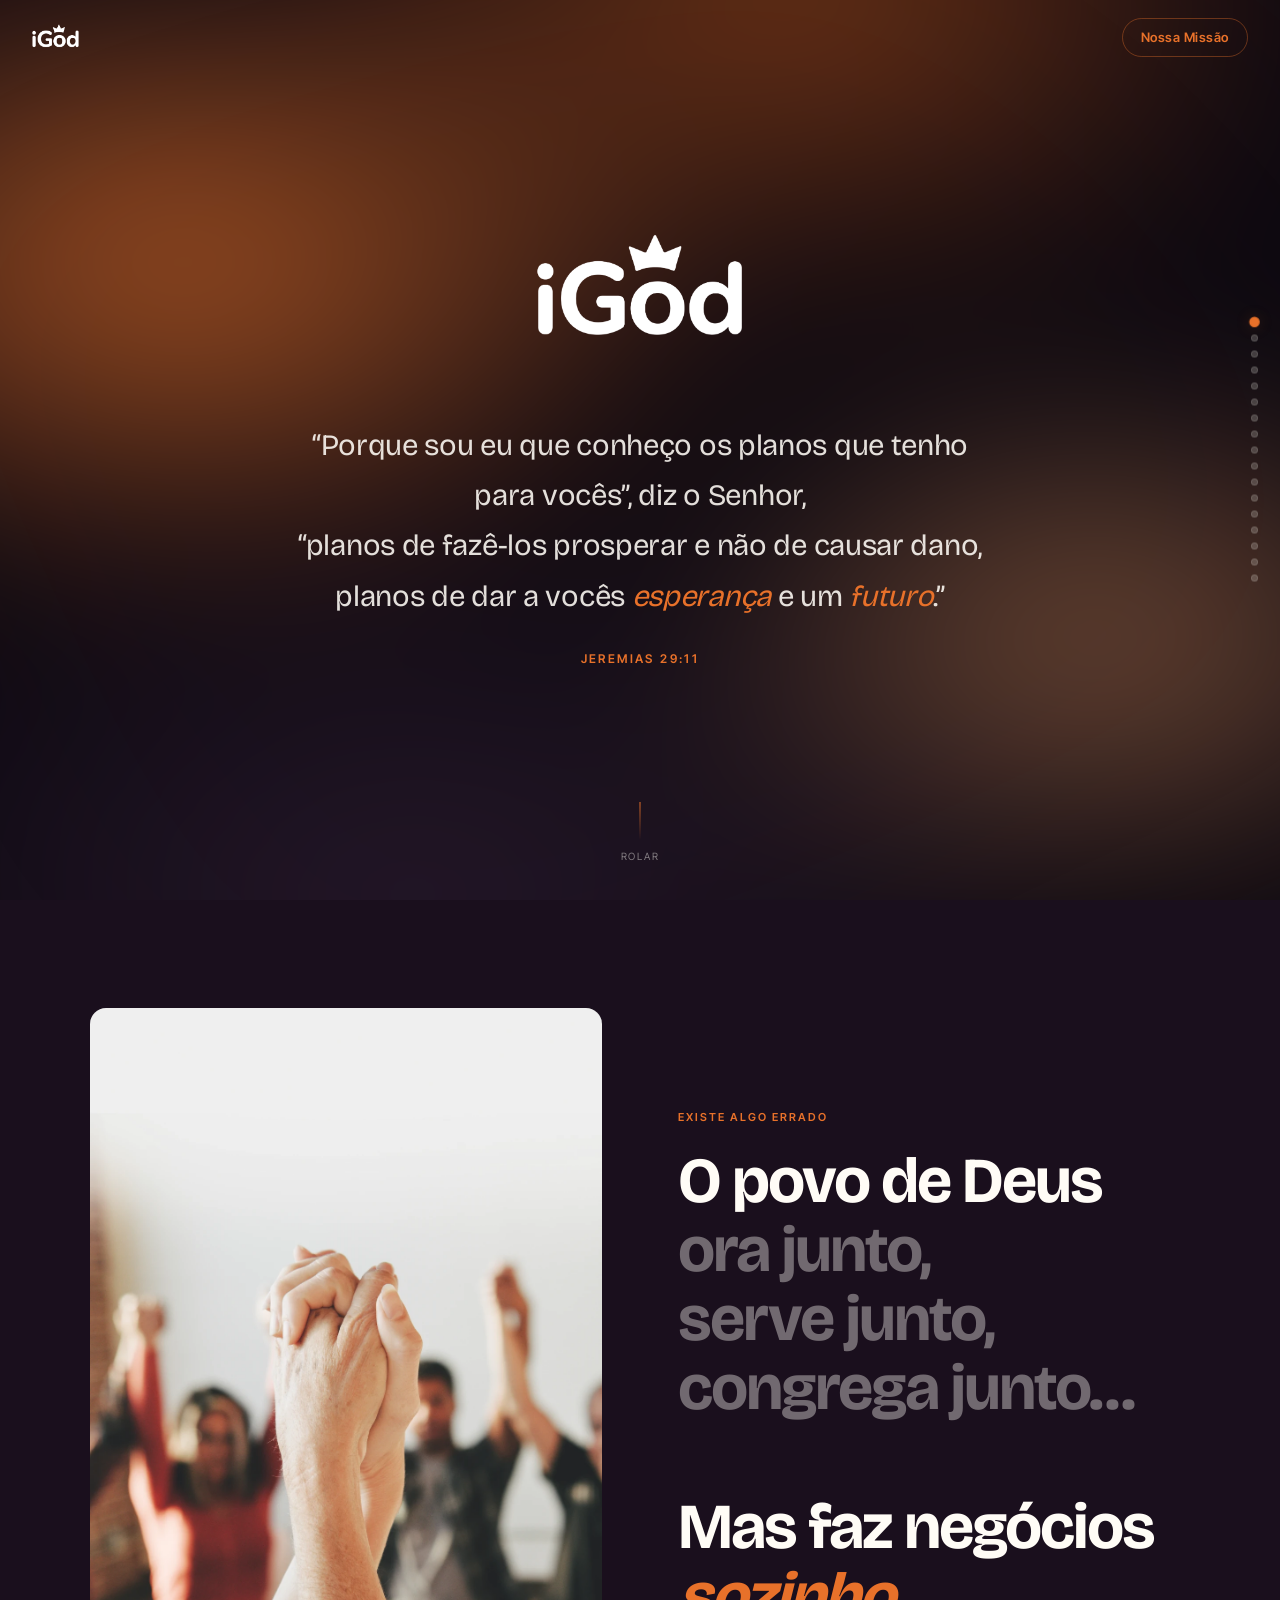
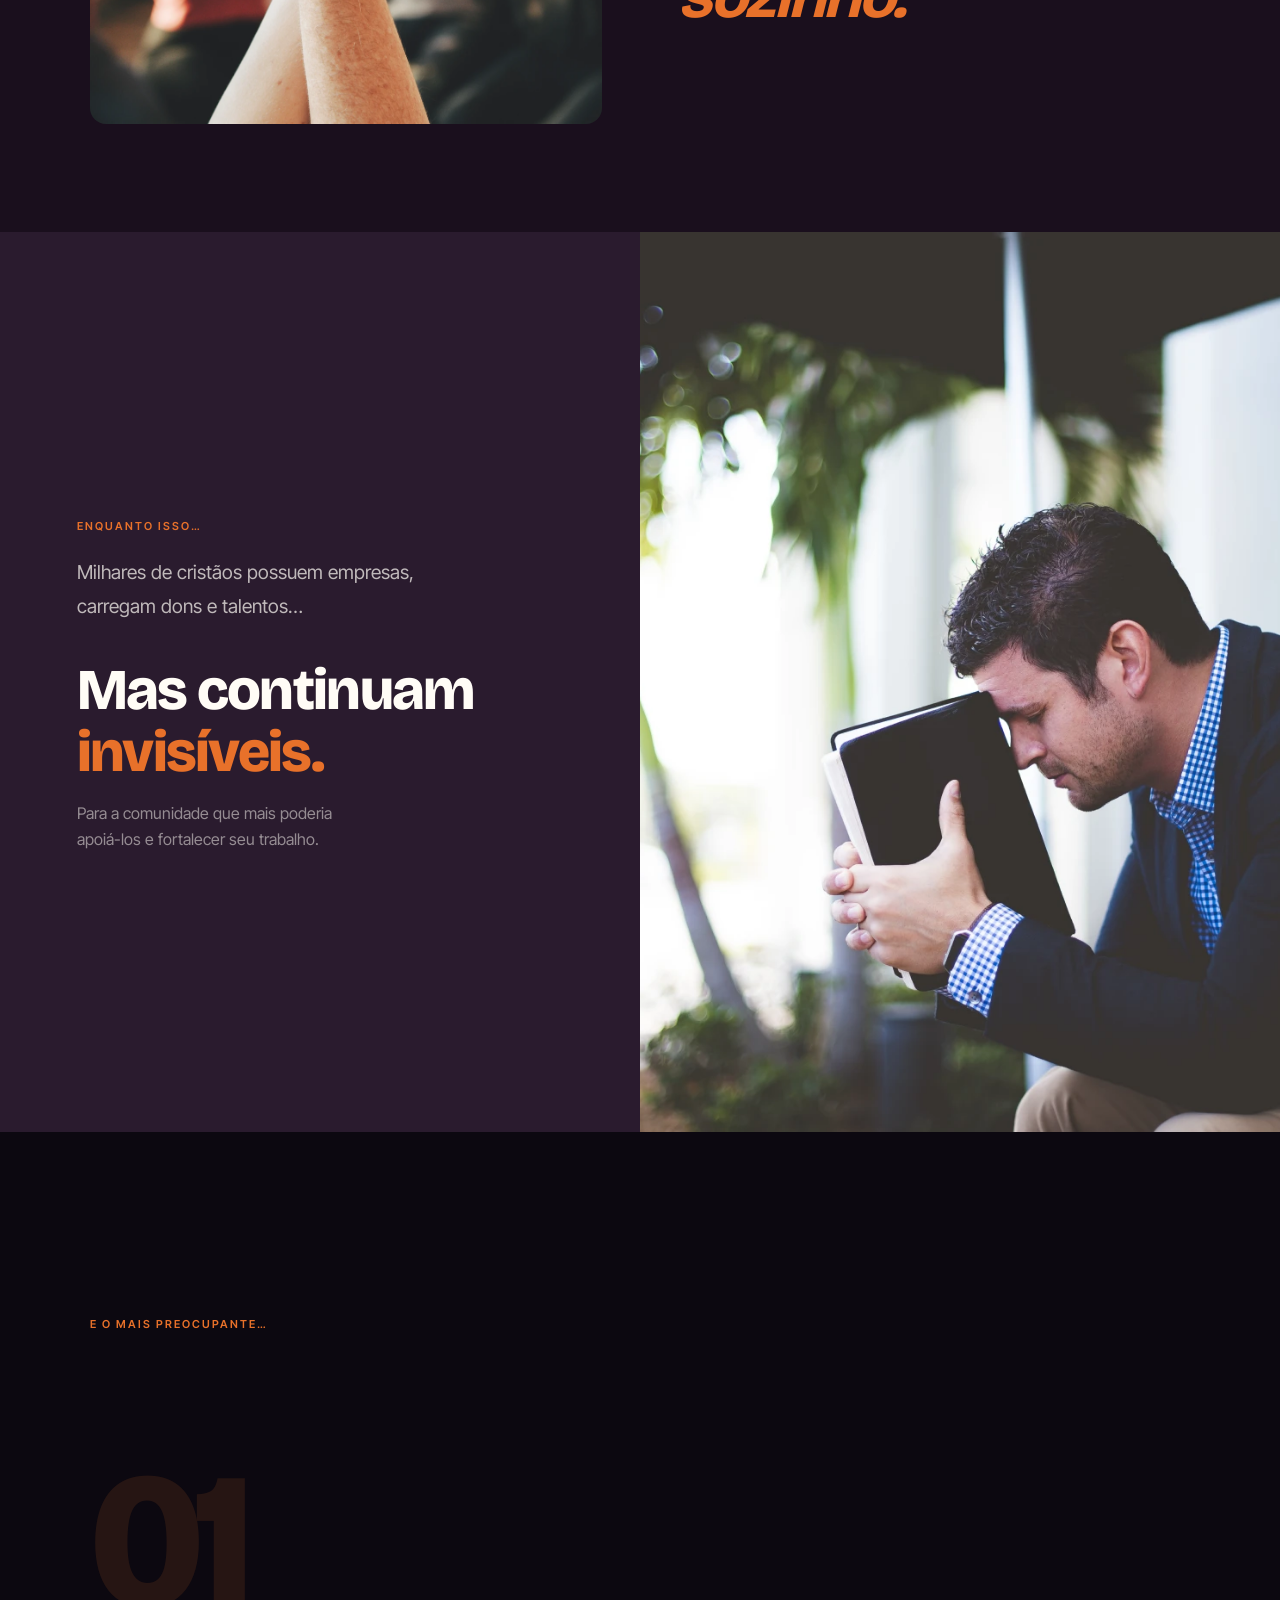
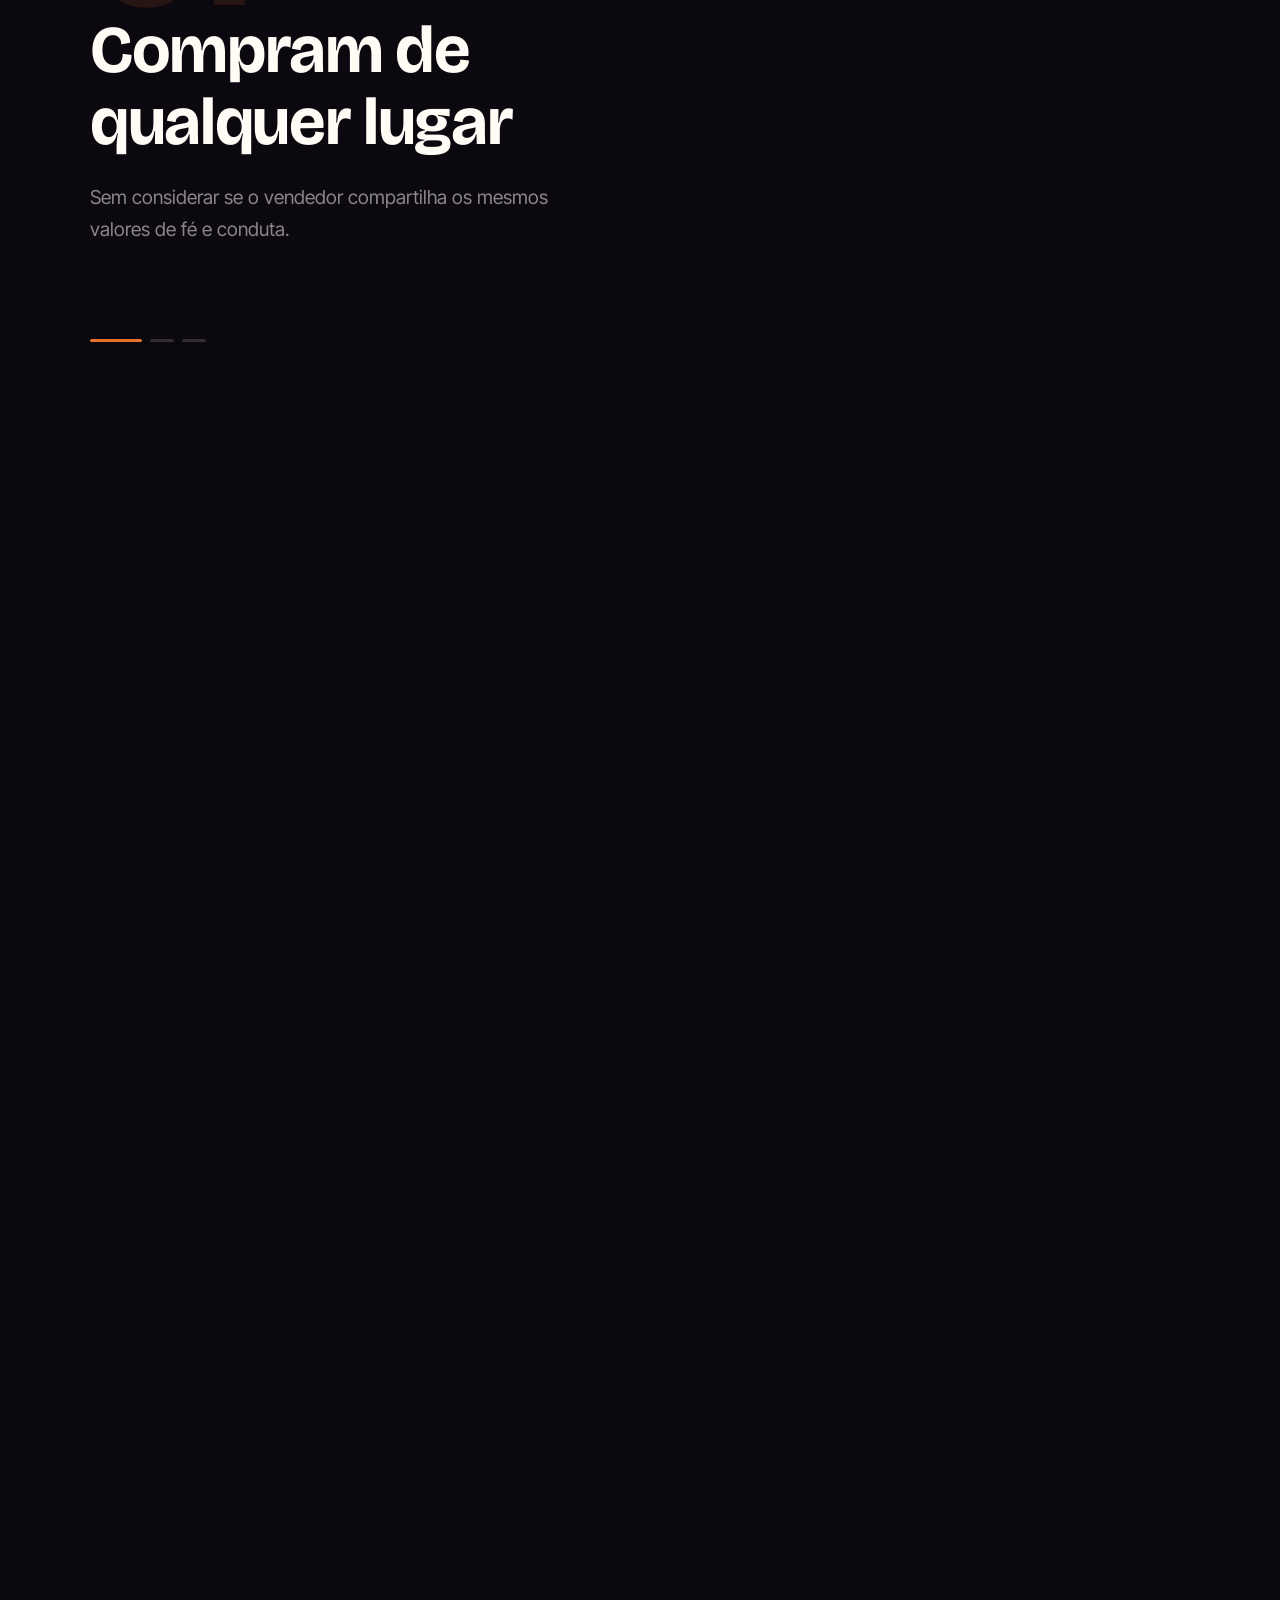
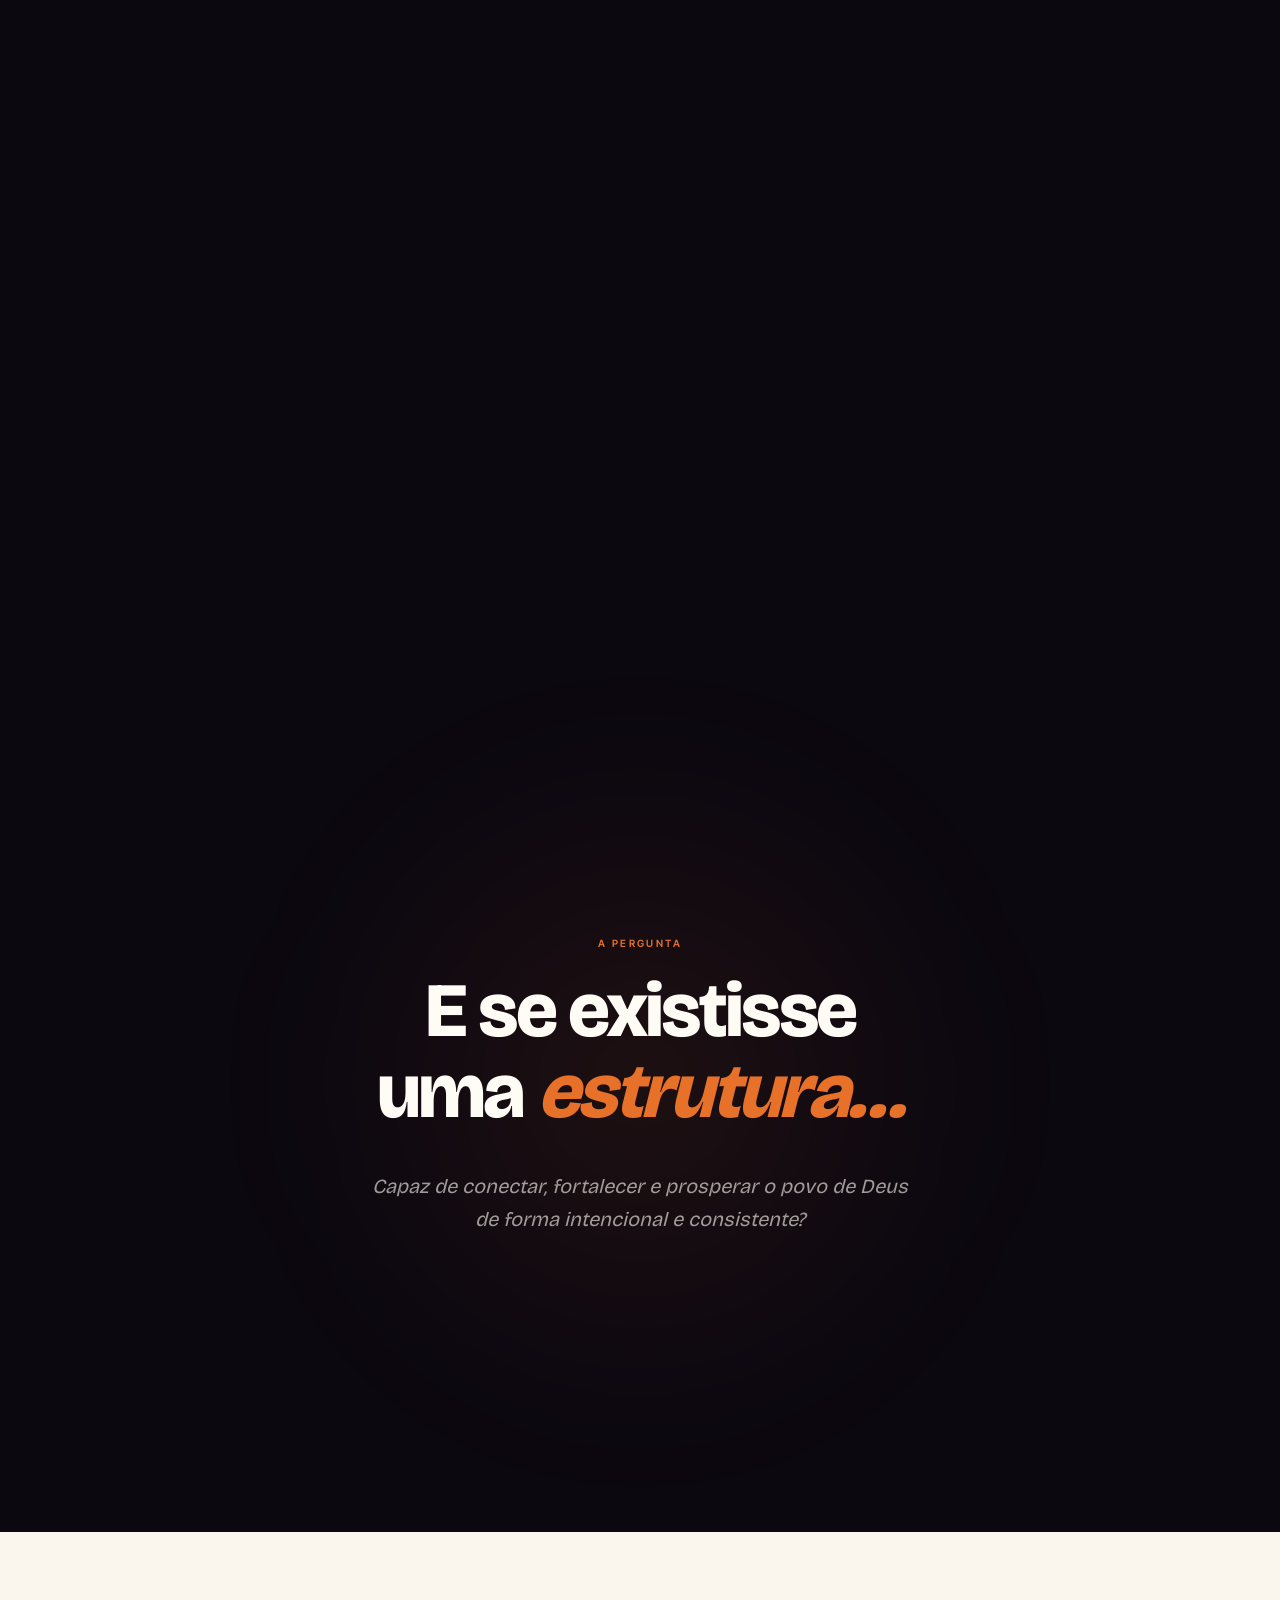
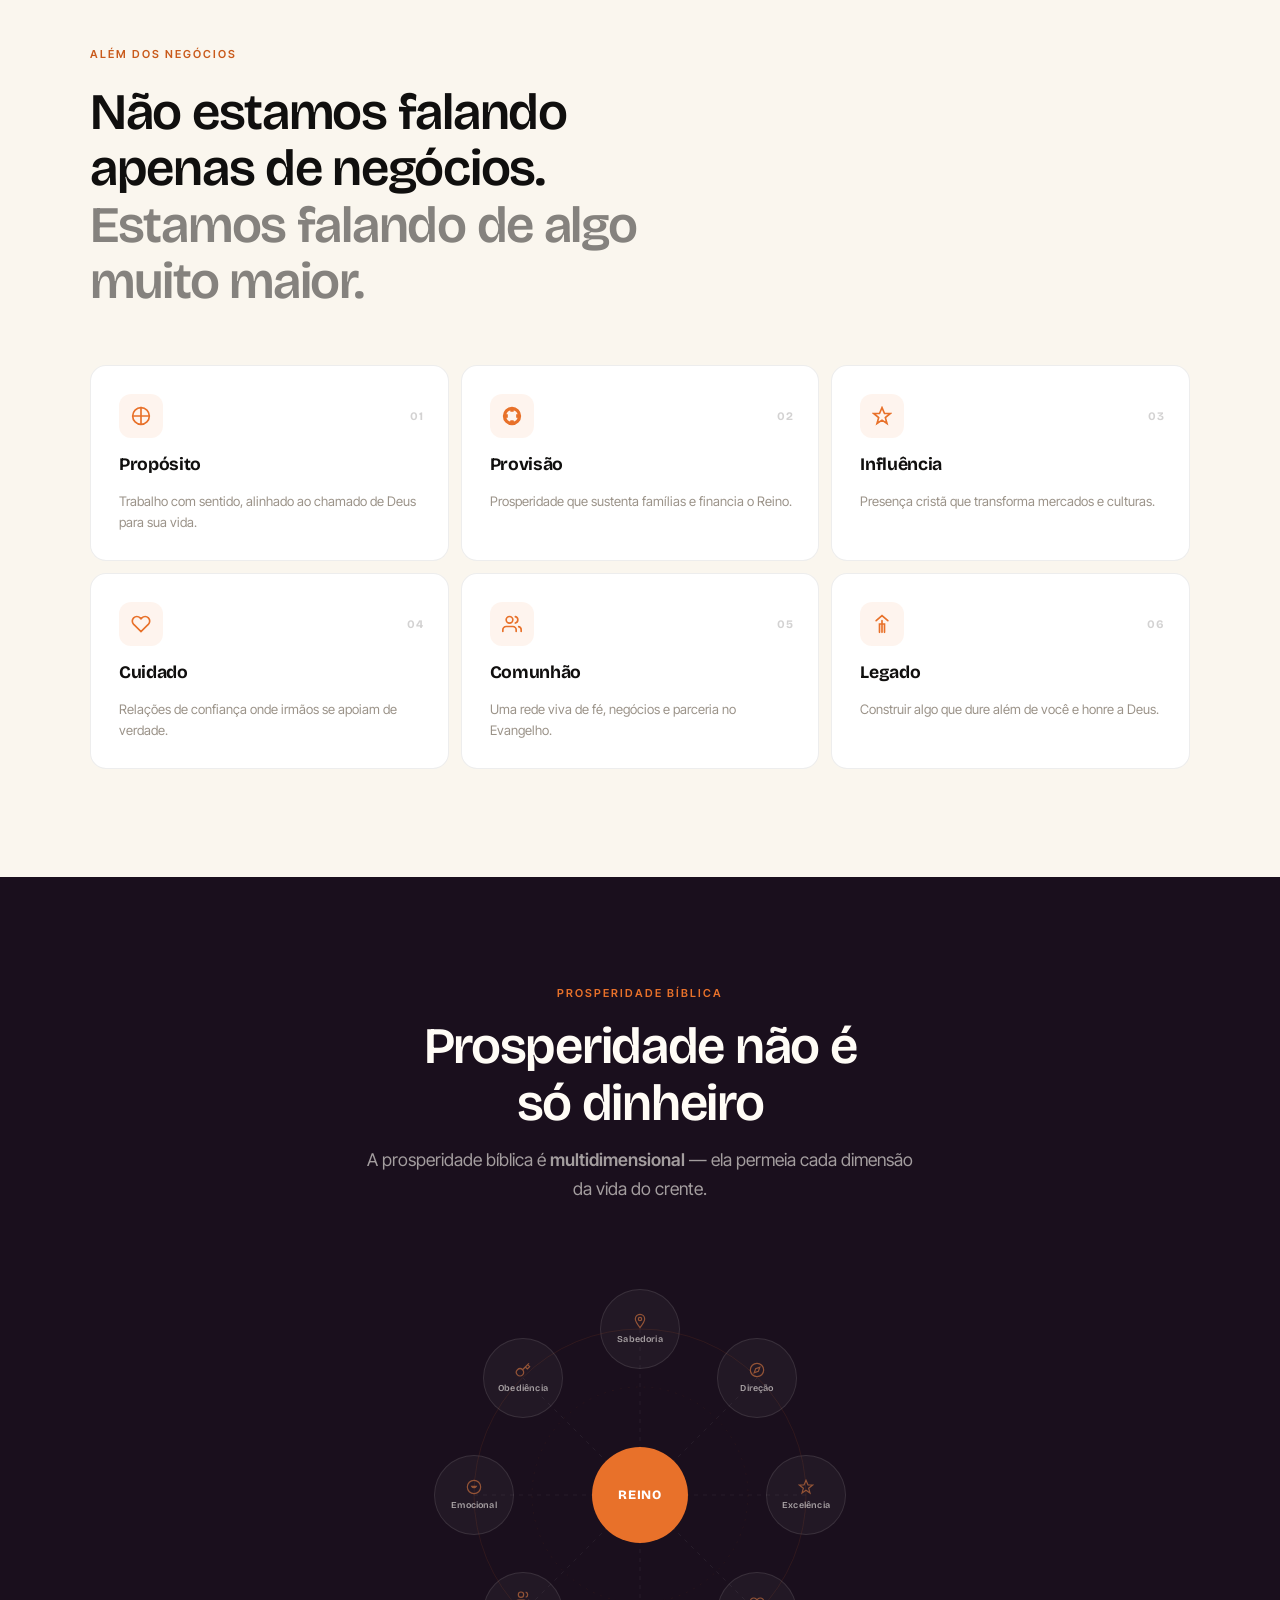
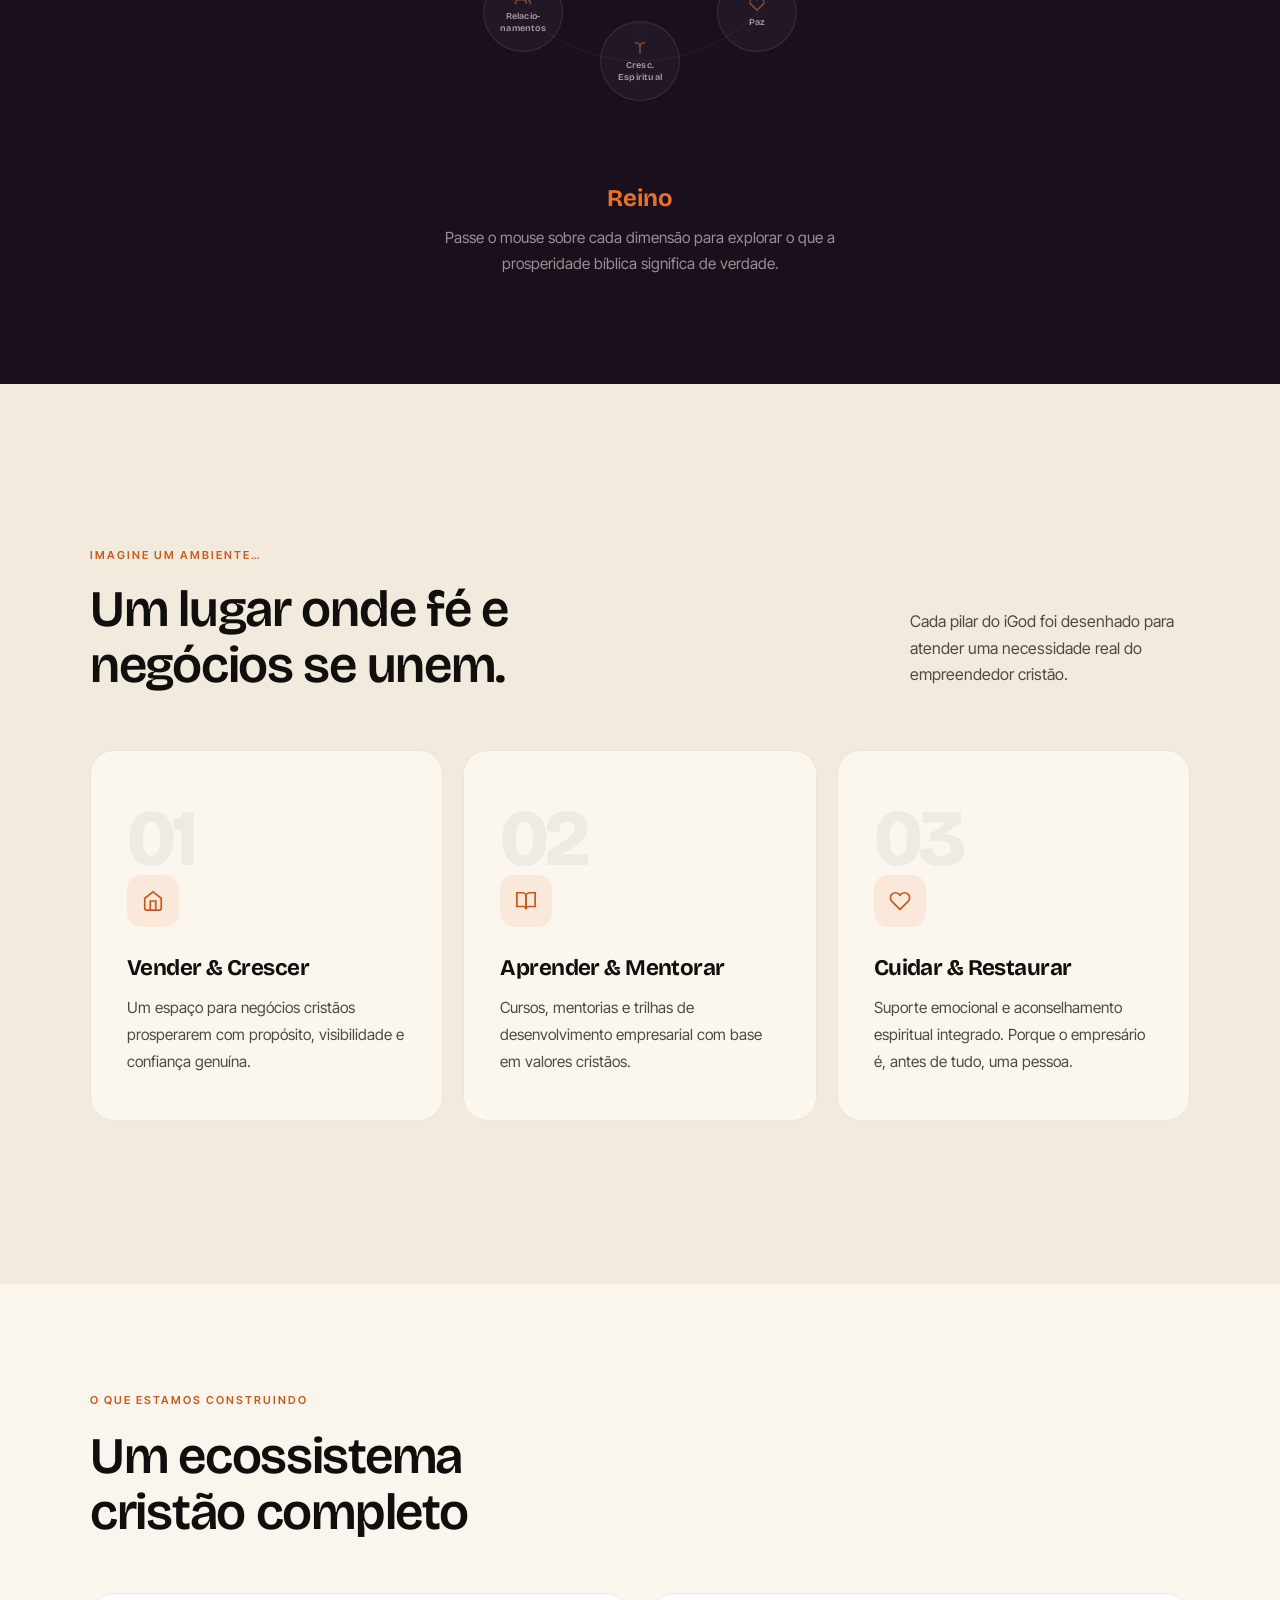
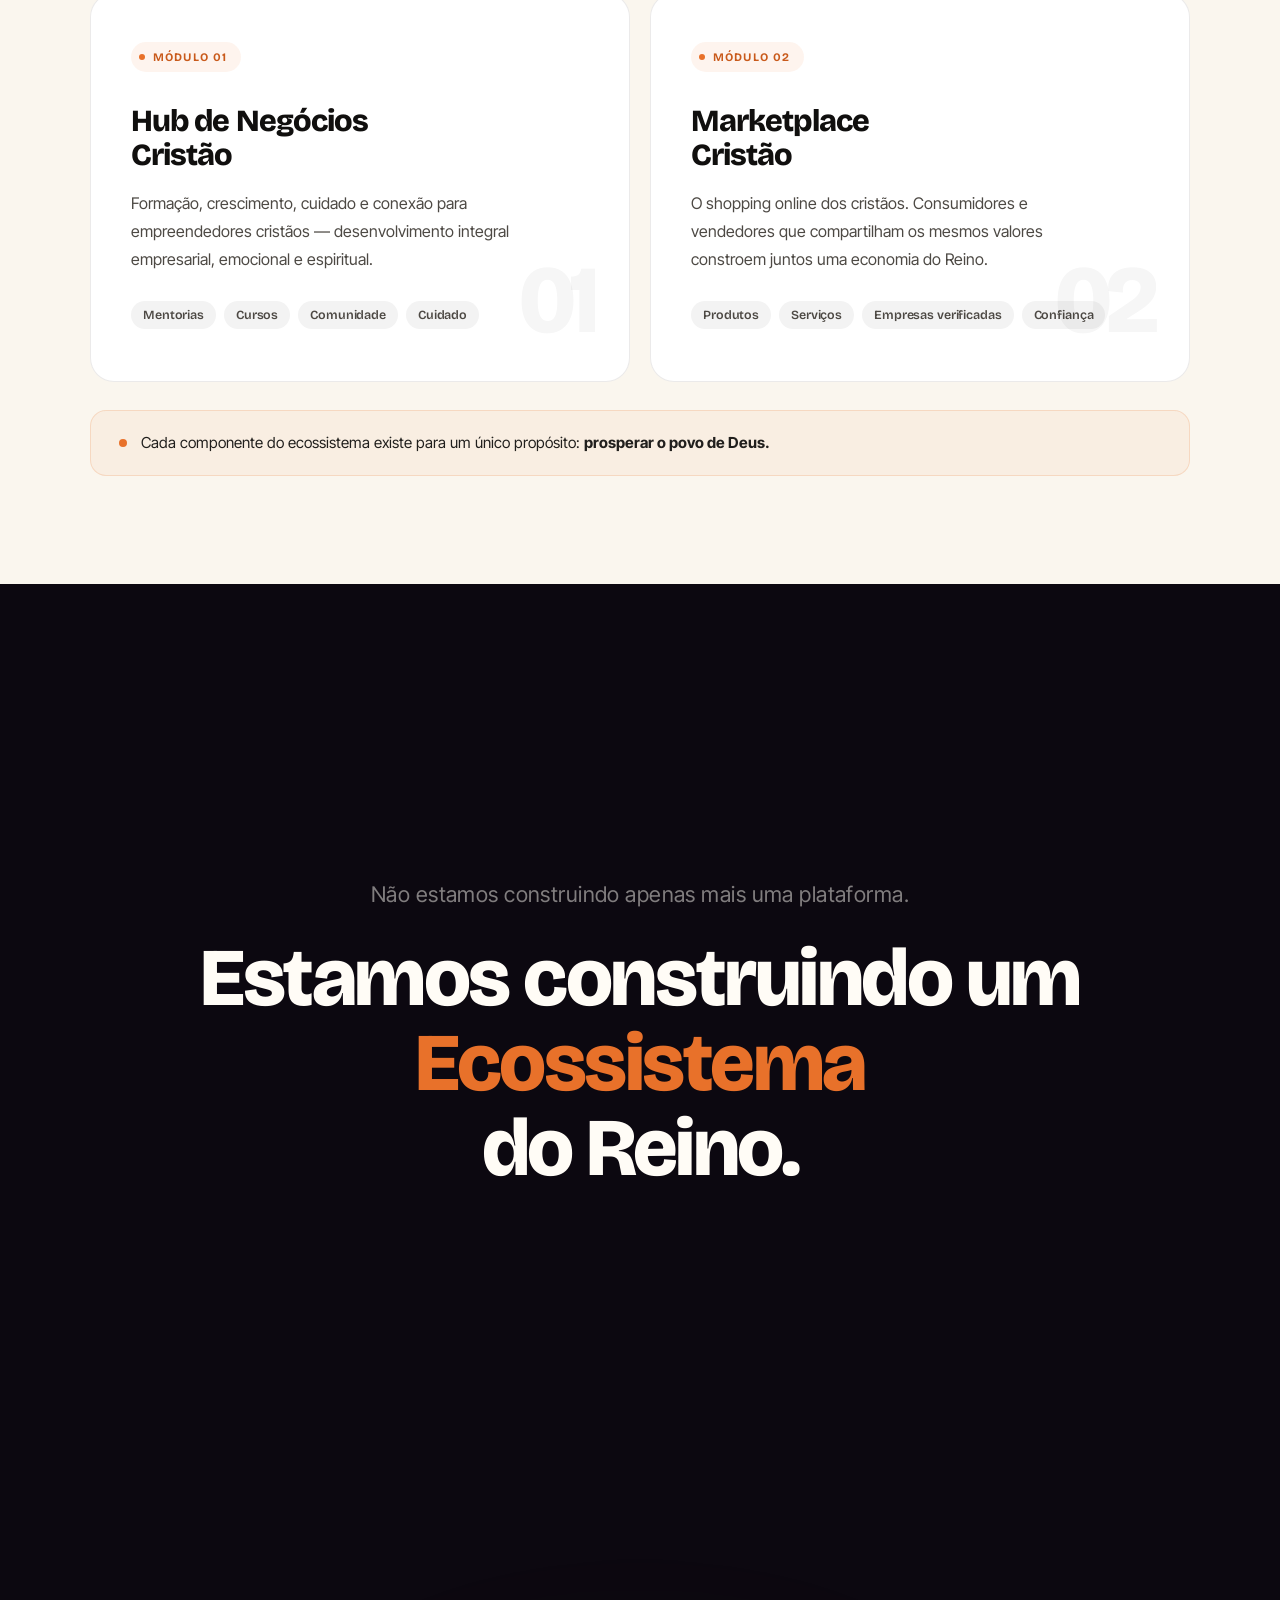
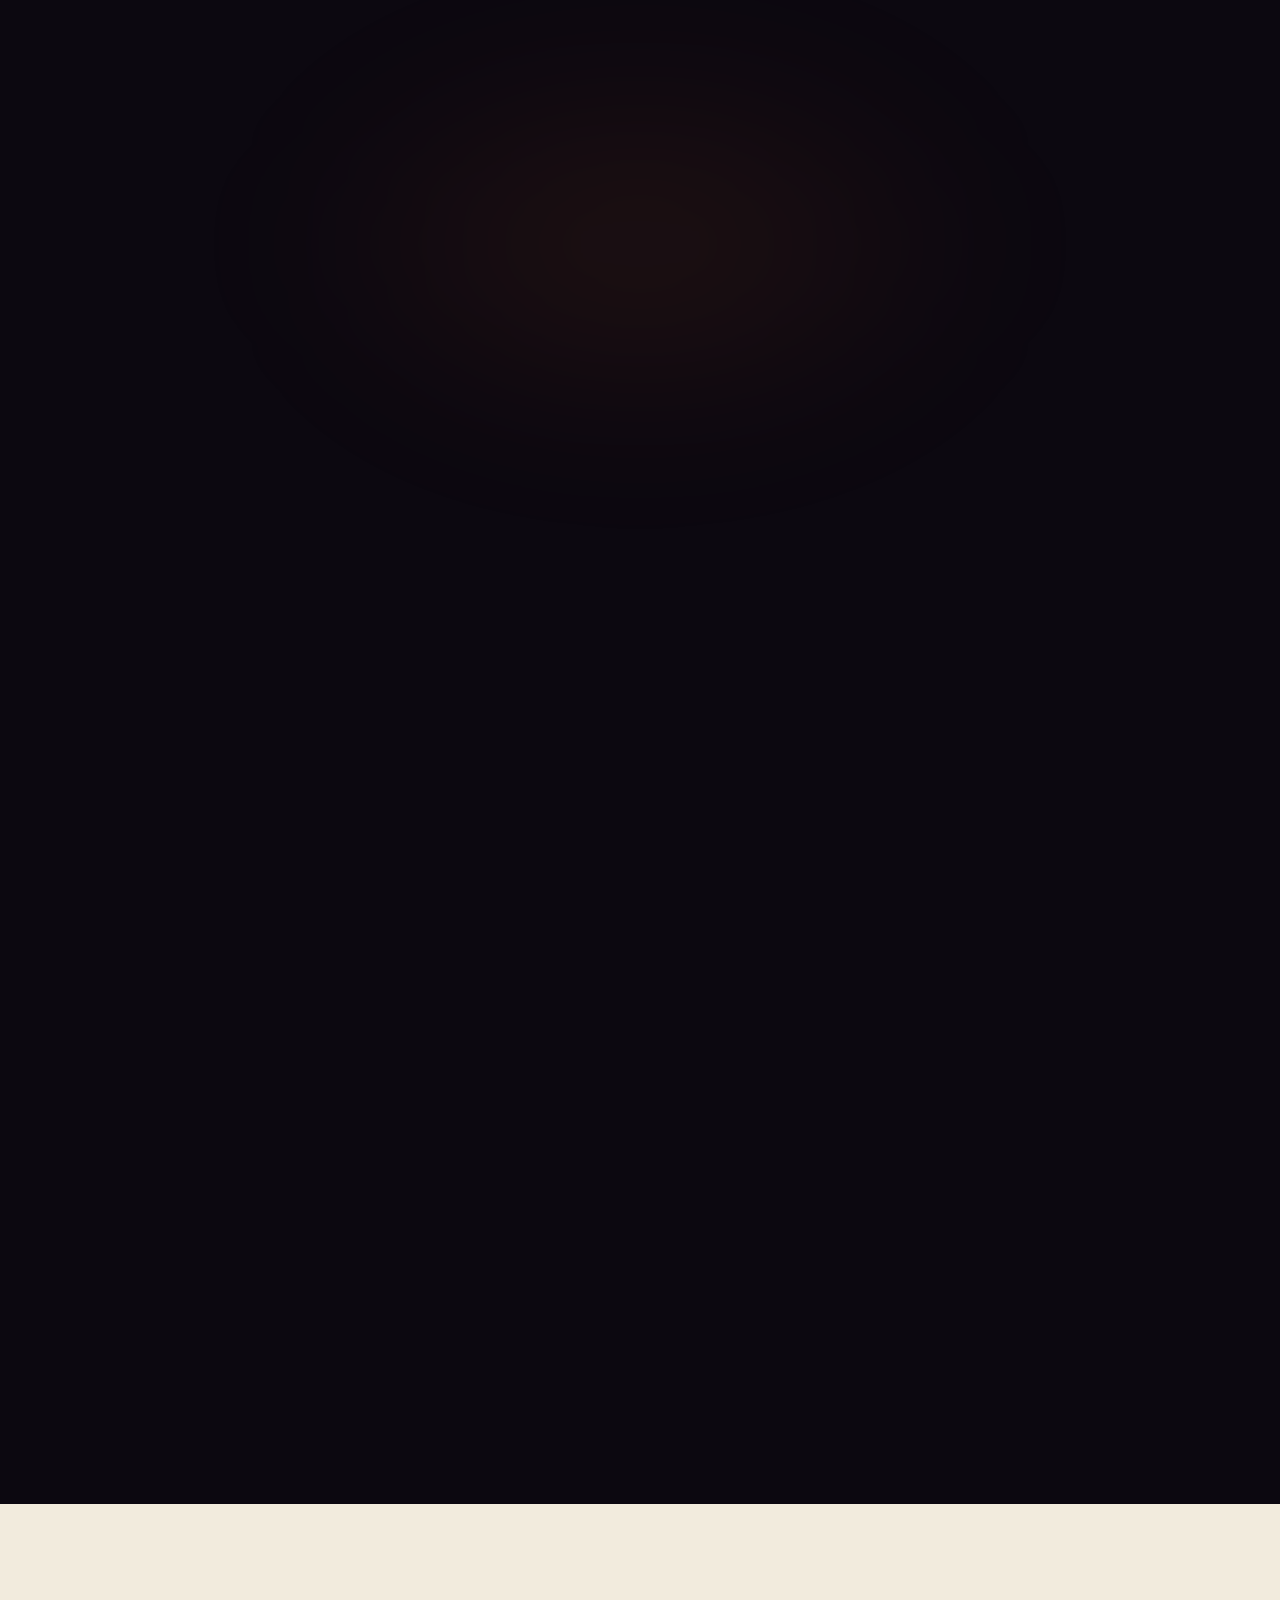
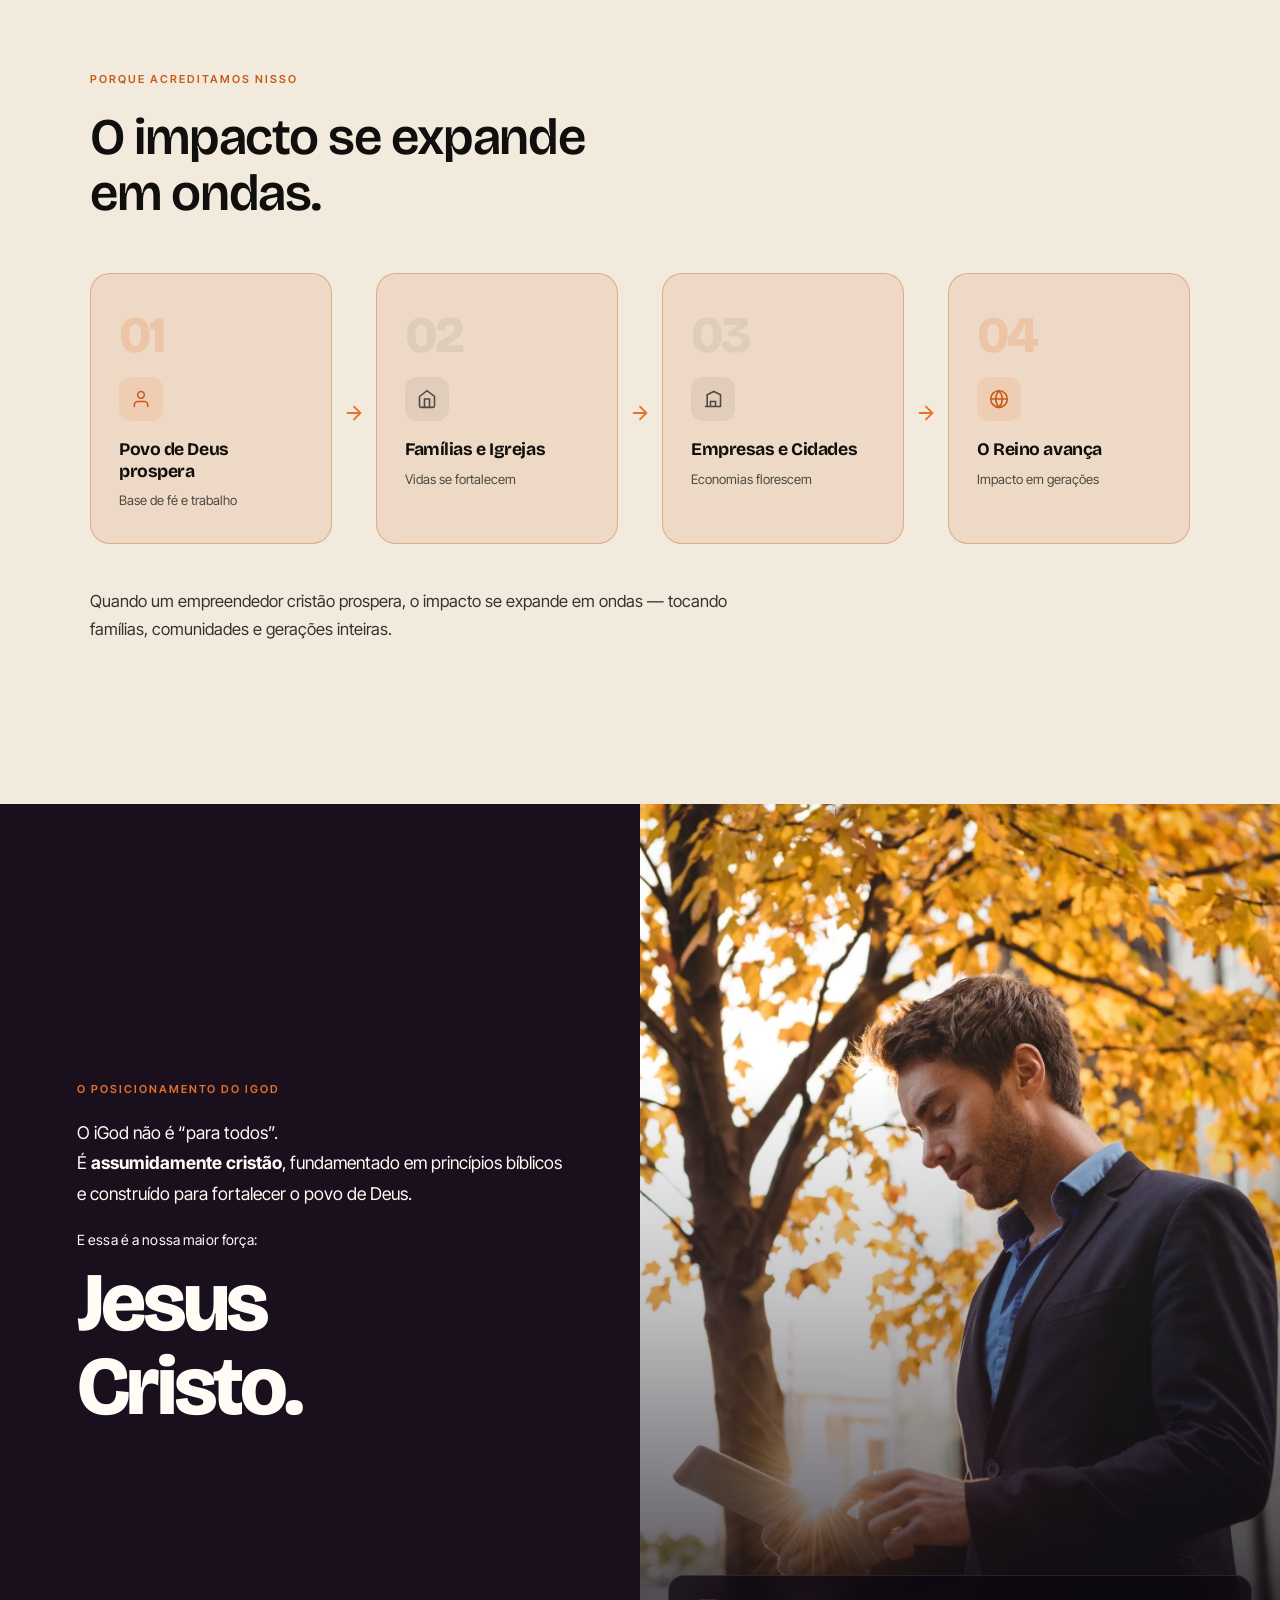
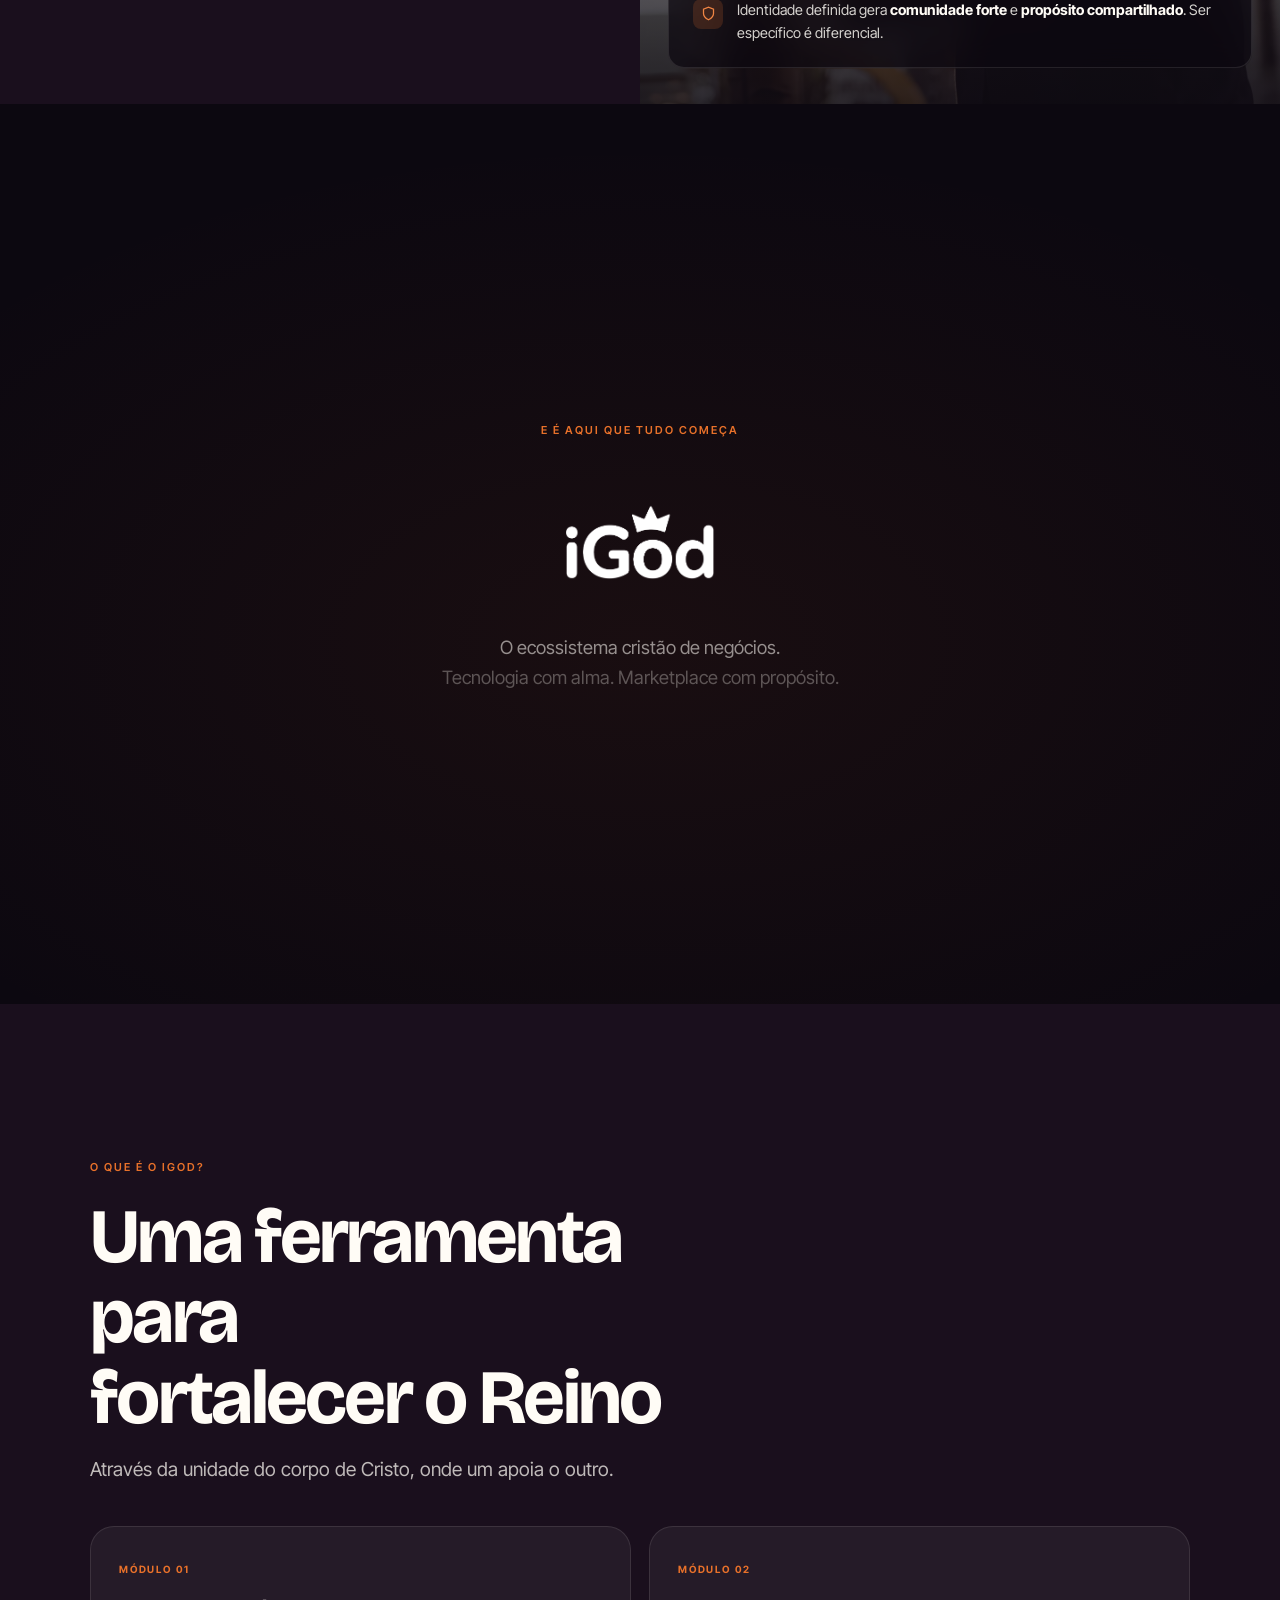
==== apresentacao.html @ b79ecf3f "Apresentação" ====
<!DOCTYPE html>
<html lang="pt-BR">
<head>
<meta charset="UTF-8">
<meta name="viewport" content="width=device-width, initial-scale=1.0">
<title>iGod — Prosperar o Povo de Deus</title>
<link rel="preconnect" href="https://fonts.googleapis.com">
<link rel="preconnect" href="https://fonts.gstatic.com" crossorigin>
<link href="https://fonts.googleapis.com/css2?family=Bricolage+Grotesque:opsz,wght@12..96,300;12..96,400;12..96,500;12..96,600;12..96,700;12..96,800&family=Inter+Tight:ital,wght@0,300;0,400;0,500;0,600;0,700;1,300;1,400;1,500&display=swap" rel="stylesheet">
<style>

/* ─────────────────────────────────────────────────────
   TOKENS — espelha tokens.css do Design System
───────────────────────────────────────────────────── */
:root {
  --plum-50:   #F7F2F7;
  --plum-100:  #EDE2EE;
  --plum-200:  #D6C2DA;
  --plum-300:  #B597BC;
  --plum-400:  #8B6892;
  --plum-500:  #65466D;
  --plum-600:  #4A2F52;
  --plum-700:  #36213D;
  --plum-800:  #2A1B2E;
  --plum-900:  #1A0F1D;
  --plum-deep: #0C0810;

  --ember-50:  #FEF4ED;
  --ember-100: #FDE5D2;
  --ember-200: #FBC79F;
  --ember-300: #F8A267;
  --ember-400: #F08544;
  --ember-500: #E8712A;
  --ember-600: #C95A1B;
  --ember-700: #A14716;
  --ember-glow: rgba(232,113,42,.22);

  --sand-50:  #FFFCF6;
  --sand-100: #FAF6EE;
  --sand-200: #F2EBDD;
  --sand-300: #E6DBC3;

  --neutral-50:  #FAF8F5;
  --neutral-100: #F1EEE9;
  --neutral-200: #E1DCD3;
  --neutral-400: #9B9389;
  --neutral-600: #4D4944;
  --neutral-700: #36332F;
  --neutral-800: #211F1D;
  --neutral-900: #100F0E;

  --hairline:         rgba(33,31,29,.08);
  --hairline-strong:  rgba(33,31,29,.14);
  --hairline-dark:    rgba(255,252,246,.10);

  --font-display: 'Bricolage Grotesque', system-ui, sans-serif;
  --font-body:    'Inter Tight', system-ui, sans-serif;

  --ease-out:    cubic-bezier(.2,.8,.2,1);
  --ease-spring: cubic-bezier(.34,1.3,.64,1);

  --shadow-md:  0 4px 12px -2px rgba(33,31,29,.10), 0 2px 4px -2px rgba(33,31,29,.06);
  --shadow-high:0 12px 32px -8px rgba(33,31,29,.16), 0 4px 8px -2px rgba(33,31,29,.06);

  --radius-sm: 6px;
  --radius-md: 10px;
  --radius-lg: 16px;
  --radius-xl: 24px;
}

/* ─────────────────────────────────────────────────────
   RESET & BASE
───────────────────────────────────────────────────── */
*, *::before, *::after { box-sizing: border-box; margin: 0; padding: 0; }
html { scroll-behavior: smooth; }
body {
  font-family: var(--font-body);
  background: var(--plum-deep);
  color: var(--sand-50);
  line-height: 1.6;
  overflow-x: hidden;
  -webkit-font-smoothing: antialiased;
  -moz-osx-font-smoothing: grayscale;
}
img, svg { display: block; max-width: 100%; }
a { color: inherit; text-decoration: none; }
::selection { background: var(--ember-200); color: var(--neutral-900); }

/* ─────────────────────────────────────────────────────
   PROGRESS BAR
───────────────────────────────────────────────────── */
#progress {
  position: fixed;
  top: 0; left: 0;
  height: 2px;
  width: 0%;
  background: var(--ember-500);
  z-index: 9999;
  transition: width .07s linear;
  box-shadow: 0 0 10px var(--ember-500), 0 0 22px var(--ember-glow);
}

/* ─────────────────────────────────────────────────────
   CURSOR GLOW (desktop only)
───────────────────────────────────────────────────── */
#cursor-glow {
  position: fixed;
  width: 480px; height: 480px;
  border-radius: 50%;
  background: radial-gradient(circle, rgba(232,113,42,.065) 0%, transparent 68%);
  pointer-events: none;
  z-index: 0;
  transform: translate(-50%, -50%);
  transition: left .9s var(--ease-out), top .9s var(--ease-out);
  will-change: left, top;
}
@media (max-width: 900px) { #cursor-glow { display: none; } }

/* ─────────────────────────────────────────────────────
   LOGO
───────────────────────────────────────────────────── */
.logo-img { display: block; width: auto; }
.logo-img--nav    { height: 26px; filter: brightness(0) invert(1); }
.logo-img--hero   { height: clamp(60px, 13vw, 116px); filter: brightness(0) invert(1); }
.logo-img--reveal { height: clamp(48px, 9vw, 84px); filter: brightness(0) invert(1); }
.logo-img--footer { height: clamp(32px, 5vw, 48px); filter: brightness(0) invert(1); opacity: .55; }

/* ─────────────────────────────────────────────────────
   FLOATING TOP NAV
───────────────────────────────────────────────────── */
#top-nav {
  position: fixed;
  top: 0; left: 0; right: 0;
  z-index: 500;
  display: flex;
  align-items: center;
  justify-content: space-between;
  padding: 18px 32px;
  transition: background .45s var(--ease-out), backdrop-filter .45s;
}
#top-nav.scrolled {
  background: rgba(12,8,16,.88);
  backdrop-filter: blur(24px) saturate(1.6);
  border-bottom: 1px solid var(--hairline-dark);
}
#top-nav .nav-logo {
  opacity: 0;
  transform: translateY(-6px);
  transition: opacity .4s var(--ease-out), transform .4s var(--ease-out);
}
#top-nav.scrolled .nav-logo { opacity: 1; transform: none; }

.nav-cta {
  font-family: var(--font-body);
  font-size: 13px;
  font-weight: 600;
  letter-spacing: 0.04em;
  color: var(--ember-500);
  border: 1px solid rgba(232,113,42,.38);
  padding: 8px 18px;
  border-radius: 9999px;
  transition: background .2s, color .2s, opacity .4s var(--ease-out) .08s;
  opacity: 0;
}
#top-nav.scrolled .nav-cta { opacity: 1; }
.nav-cta:hover { background: var(--ember-500); color: #fff; }

/* ─────────────────────────────────────────────────────
   DOT NAVIGATION (side)
───────────────────────────────────────────────────── */
#dot-nav {
  position: fixed;
  right: 22px;
  top: 50%;
  transform: translateY(-50%);
  z-index: 400;
  display: flex;
  flex-direction: column;
  gap: 9px;
}
@media (max-width: 900px) { #dot-nav { display: none; } }
.nav-dot {
  width: 7px; height: 7px;
  border-radius: 50%;
  background: rgba(255,252,246,.2);
  cursor: pointer;
  border: 1px solid rgba(255,252,246,.12);
  transition: background .3s, transform .3s, box-shadow .3s;
}
.nav-dot.active {
  background: var(--ember-500);
  border-color: var(--ember-500);
  transform: scale(1.5);
  box-shadow: 0 0 10px var(--ember-glow);
}
.nav-dot:hover:not(.active) { background: rgba(255,252,246,.45); }

/* ─────────────────────────────────────────────────────
   SECTION SHELL
───────────────────────────────────────────────────── */
.section {
  min-height: 100svh;
  display: flex;
  align-items: center;
  justify-content: center;
  padding: clamp(80px, 12vh, 140px) clamp(20px, 5vw, 72px);
  position: relative;
  overflow: hidden;
}
.inner {
  max-width: 1100px;
  width: 100%;
  margin: 0 auto;
  position: relative;
  z-index: 1;
}

/* ─── THEMES ────────────────────────────────────────── */
.t-deep  { background: var(--plum-deep); color: var(--sand-50); }
.t-dark  { background: var(--plum-900);  color: var(--sand-50); }
.t-plum  { background: var(--plum-800);  color: var(--sand-50); }
.t-mid   { background: var(--plum-700);  color: var(--sand-50); }
.t-light { background: var(--sand-100);  color: var(--neutral-900); }
.t-warm  { background: var(--sand-200);  color: var(--neutral-900); }
.t-white { background: var(--sand-50);   color: var(--neutral-900); }

/* ─────────────────────────────────────────────────────
   ANIMATIONS SYSTEM
───────────────────────────────────────────────────── */

/* — Fade up (padrão) — */
.anim {
  opacity: 0;
  transform: translateY(20px);
  transition: opacity .8s var(--ease-out), transform .8s var(--ease-out);
}
.anim.d1 { transition-delay: .10s; }
.anim.d2 { transition-delay: .22s; }
.anim.d3 { transition-delay: .34s; }
.anim.d4 { transition-delay: .46s; }
.anim.d5 { transition-delay: .58s; }
.anim.d6 { transition-delay: .70s; }
.anim.in { opacity: 1; transform: none; }

/* — Fade da esquerda — */
.anim-left {
  opacity: 0;
  transform: translateX(-26px);
  transition: opacity .85s var(--ease-out), transform .85s var(--ease-out);
}
.anim-left.d1 { transition-delay: .08s; }
.anim-left.d2 { transition-delay: .20s; }
.anim-left.in { opacity: 1; transform: none; }

/* — Scale — */
.anim-scale {
  opacity: 0;
  transform: scale(.93);
  transition: opacity .9s var(--ease-out), transform .9s var(--ease-out);
}
.anim-scale.d1 { transition-delay: .15s; }
.anim-scale.in { opacity: 1; transform: scale(1); }

/* — Stagger em grupo — */
.stagger > * {
  opacity: 0;
  transform: translateY(16px);
  transition: opacity .65s var(--ease-out), transform .65s var(--ease-out);
}
.stagger.in > *:nth-child(1) { opacity:1;transform:none;transition-delay:.04s; }
.stagger.in > *:nth-child(2) { opacity:1;transform:none;transition-delay:.16s; }
.stagger.in > *:nth-child(3) { opacity:1;transform:none;transition-delay:.28s; }
.stagger.in > *:nth-child(4) { opacity:1;transform:none;transition-delay:.40s; }
.stagger.in > *:nth-child(5) { opacity:1;transform:none;transition-delay:.52s; }
.stagger.in > *:nth-child(6) { opacity:1;transform:none;transition-delay:.64s; }

/* — Word split — */
.ws .w {
  display: inline-block;
  opacity: 0;
  transform: translateY(0.5em);
  transition: opacity .7s var(--ease-out), transform .7s var(--ease-out);
  transition-delay: calc(var(--wi, 0) * 46ms + 50ms);
}
.ws.in .w { opacity: 1; transform: none; }

/* — Line reveal — */
.lr {
  overflow: hidden;
  display: block;
}
.lr .li {
  display: block;
  opacity: 0;
  transform: translateY(102%);
  transition: opacity .7s var(--ease-out), transform .75s var(--ease-spring);
}
.lr.d1 .li { transition-delay: .08s; }
.lr.d2 .li { transition-delay: .20s; }
.lr.d3 .li { transition-delay: .32s; }
.lr.d4 .li { transition-delay: .44s; }
.lr.d5 .li { transition-delay: .56s; }
.lr.in .li { opacity: 1; transform: none; }

/* ─────────────────────────────────────────────────────
   TYPOGRAPHY HELPERS
───────────────────────────────────────────────────── */
.eyebrow {
  display: inline-block;
  font-family: var(--font-body);
  font-size: 11px;
  font-weight: 600;
  letter-spacing: 0.18em;
  text-transform: uppercase;
  color: var(--ember-500);
  margin-bottom: 20px;
}
.eyebrow.on-light { color: var(--ember-600); }

.d-xl {
  font-family: var(--font-display);
  font-size: clamp(3rem, 9vw, 8rem);
  font-weight: 800;
  line-height: 1.0;
  letter-spacing: -0.04em;
}
.d-lg {
  font-family: var(--font-display);
  font-size: clamp(2.4rem, 6vw, 5.5rem);
  font-weight: 700;
  line-height: 1.05;
  letter-spacing: -0.035em;
}
.d-md {
  font-family: var(--font-display);
  font-size: clamp(1.8rem, 4vw, 3.8rem);
  font-weight: 600;
  line-height: 1.1;
  letter-spacing: -0.025em;
}
.d-sm {
  font-family: var(--font-display);
  font-size: clamp(1.3rem, 2.5vw, 2.4rem);
  font-weight: 600;
  line-height: 1.2;
  letter-spacing: -0.02em;
}
.body-xl { font-size: clamp(1.05rem, 1.9vw, 1.45rem); line-height: 1.65; }
.body-lg { font-size: clamp(1rem, 1.6vw, 1.2rem); line-height: 1.72; }
.body-md { font-size: clamp(.9rem, 1.3vw, 1.05rem); line-height: 1.65; }

.em  { color: var(--ember-500); }
.dim { opacity: .55; }

/* ─────────────────────────────────────────────────────
   PLACEHOLDER IMAGEM
───────────────────────────────────────────────────── */
.ph {
  background: rgba(255,252,246,.04);
  border: 1px solid var(--hairline-dark);
  border-radius: var(--radius-lg);
  display: flex;
  flex-direction: column;
  align-items: center;
  justify-content: center;
  gap: 14px;
  color: rgba(255,252,246,.2);
}
.ph.light {
  background: rgba(33,31,29,.05);
  border-color: var(--hairline);
  color: rgba(33,31,29,.2);
}
.ph span {
  font-size: 11px;
  letter-spacing: .14em;
  text-transform: uppercase;
  font-weight: 500;
}
.ph svg { opacity: .7; }

/* ─────────────────────────────────────────────────────
   COMPONENTE: CALLOUT BOX
───────────────────────────────────────────────────── */
.callout {
  border-left: 3px solid var(--ember-500);
  padding: 18px 22px;
  background: rgba(232,113,42,.08);
  border-radius: 0 var(--radius-md) var(--radius-md) 0;
}
.callout.on-light { background: rgba(201,90,27,.07); }
.callout p { font-size: clamp(.9rem, 1.3vw, 1.05rem); line-height: 1.65; }

/* ─────────────────────────────────────────────────────
   S1 — ABERTURA
───────────────────────────────────────────────────── */
#s1 {
  flex-direction: column;
  gap: 0;
  justify-content: center;
  text-align: center;
}
#s1::before {
  content: '';
  position: absolute;
  top: -25%; left: -25%;
  width: 150%; height: 150%;
  background:
    radial-gradient(ellipse 58% 48% at 26% 36%, rgba(232,113,42,.70) 0%, transparent 52%),
    radial-gradient(ellipse 48% 42% at 74% 64%, rgba(248,162,103,.44) 0%, transparent 50%),
    radial-gradient(ellipse 52% 46% at 58% 16%, rgba(201,90,27,.55) 0%, transparent 54%),
    radial-gradient(ellipse 62% 52% at 38% 84%, rgba(42,27,46,.88) 0%, transparent 58%),
    radial-gradient(ellipse 88% 78% at 50% 50%, #0C0810 28%, transparent 100%);
  filter: blur(90px);
  animation: s1-ambient 14s ease-in-out infinite;
  pointer-events: none;
  z-index: 0;
  will-change: transform, filter;
  transform-origin: center;
}
@keyframes s1-ambient {
  0%, 100% {
    transform: scale(1);
    filter: blur(90px) saturate(1);
  }
  50% {
    transform: scale(1.7);
    filter: blur(110px) saturate(1.8);
  }
}
.rays {
  display: none;
}
.rays-DISABLED {
  position: absolute;
  inset: 0;
  pointer-events: none;
  z-index: 0;
  overflow: hidden;
}
.rays-DISABLED::before {
  content: '';
  position: absolute;
  top: -15%; left: 50%;
  transform: translateX(-50%);
  width: 220%; height: 120%;
  background: conic-gradient(
    from 180deg at 50% 0%,
    transparent 0deg,
    rgba(232,113,42,.08) 8deg, transparent 18deg,
    transparent 30deg,
    rgba(232,113,42,.06) 38deg, transparent 48deg,
    transparent 60deg,
    rgba(232,113,42,.10) 68deg, transparent 78deg,
    transparent 90deg,
    rgba(232,113,42,.07) 100deg, transparent 110deg,
    transparent 122deg,
    rgba(232,113,42,.09) 130deg, transparent 142deg,
    transparent 155deg,
    rgba(232,113,42,.05) 165deg, transparent 175deg,
    transparent 180deg
  );
  animation: rays-rot 32s linear infinite;
}
.rays::after {
  content: '';
  position: absolute; inset: 0;
  background:
    radial-gradient(ellipse 60% 50% at 50% 0%, rgba(232,113,42,.2) 0%, transparent 65%),
    radial-gradient(ellipse 50% 30% at 50% 105%, rgba(12,8,16,.9) 0%, transparent 70%);
  animation: rays-pulse 5s ease-in-out infinite;
}
@keyframes rays-rot {
  to { transform: translateX(-50%) rotate(360deg); }
}
@keyframes rays-pulse {
  0%,100% { opacity: .65; } 50% { opacity: 1; }
}

#s1 .hero-logo {
  position: relative; z-index: 1;
  margin-bottom: clamp(44px, 8vh, 80px);
  animation: hero-in 1.3s var(--ease-out) .15s both;
}
#s1 .hero-verse {
  position: relative; z-index: 1;
  max-width: 700px; margin: 0 auto;
}
.verse-text {
  font-family: var(--font-display);
  font-size: clamp(1.15rem, 2.6vw, 1.85rem);
  font-weight: 400;
  line-height: 1.7;
  color: rgba(255,252,246,.88);
  letter-spacing: -0.01em;
  animation: verse-in 1.1s var(--ease-out) 1s both;
}
.verse-ref {
  display: block;
  margin-top: 28px;
  font-size: 12px;
  letter-spacing: .2em;
  text-transform: uppercase;
  color: var(--ember-500);
  font-weight: 600;
  animation: verse-in 1s var(--ease-out) 1.5s both;
}
@keyframes hero-in  { from { opacity:0;transform:scale(.94) translateY(12px); } to { opacity:1;transform:none; } }
@keyframes verse-in { from { opacity:0;transform:translateY(14px); } to { opacity:1;transform:none; } }

.scroll-hint {
  position: absolute;
  bottom: 36px; left: 50%;
  transform: translateX(-50%);
  display: flex; flex-direction: column;
  align-items: center; gap: 8px;
  z-index: 1;
  font-family: var(--font-body);
  font-size: 10px;
  letter-spacing: .18em;
  text-transform: uppercase;
  color: rgba(255,252,246,.45);
  animation: hint-float 2.8s ease-in-out 2.5s infinite;
}
.scroll-line {
  width: 1px; height: 38px;
  background: linear-gradient(to bottom, var(--ember-500), transparent);
  animation: line-draw 2.8s ease-in-out 2.5s infinite;
}
@keyframes hint-float {
  0%,100% { opacity:.35;transform:translateX(-50%) translateY(0); }
  50%      { opacity:.7; transform:translateX(-50%) translateY(7px); }
}
@keyframes line-draw {
  0%   { transform:scaleY(0);transform-origin:top; }
  45%  { transform:scaleY(1);transform-origin:top; }
  55%  { transform:scaleY(1);transform-origin:bottom; }
  100% { transform:scaleY(0);transform-origin:bottom; }
}

/* ─────────────────────────────────────────────────────
   S2 — PROBLEMA 1
───────────────────────────────────────────────────── */
#s2 .grid {
  display: grid;
  grid-template-columns: 1fr 1fr;
  gap: clamp(40px, 6vw, 80px);
  align-items: center;
}
@media (max-width: 900px) {
  #s3 > div { grid-template-columns: 1fr !important; }
  #s3 > div > div:last-child { min-height: 320px !important; }
  #s3 > div > div:last-child img { min-height: 320px !important; }
}
.big-stmt {
  font-family: var(--font-display);
  font-size: clamp(2.2rem, 5vw, 4.2rem);
  font-weight: 700;
  line-height: 1.08;
  letter-spacing: -0.032em;
}
.big-stmt .dim-line { opacity: .38; display: block; }
.big-stmt .em-line  { color: var(--ember-500); font-style: italic; display: block; }

/* ─────────────────────────────────────────────────────
   S4 — PROBLEMA 3 (cards)
───────────────────────────────────────────────────── */
.problem-list {
  display: flex; flex-direction: column;
  gap: 16px; margin-top: 40px;
  max-width: 720px;
}
.problem-card {
  display: flex; gap: 20px;
  padding: 24px 28px;
  border: 1px solid var(--hairline-dark);
  border-radius: var(--radius-lg);
  background: rgba(255,252,246,.03);
  transition: background .3s, border-color .3s, transform .3s;
  align-items: flex-start;
}
.problem-card:hover {
  background: rgba(232,113,42,.07);
  border-color: rgba(232,113,42,.24);
  transform: translateX(8px);
}
.p-dot {
  width: 7px; height: 7px;
  border-radius: 50%;
  background: var(--ember-500);
  flex-shrink: 0; margin-top: 8px;
  box-shadow: 0 0 10px var(--ember-glow);
}
.problem-card h4 {
  font-family: var(--font-display);
  font-size: clamp(.95rem, 1.4vw, 1.1rem);
  font-weight: 600;
  color: var(--sand-50);
  margin-bottom: 5px;
  letter-spacing: -0.01em;
}
.problem-card p { font-size: .92rem; opacity: .62; line-height: 1.62; }

/* ─────────────────────────────────────────────────────
   S5 — A PERGUNTA (glow effect)
───────────────────────────────────────────────────── */
#s5 { text-align: center; }
#s5::before {
  content: '';
  position: absolute;
  width: 680px; height: 680px;
  border-radius: 50%;
  background: radial-gradient(circle, rgba(232,113,42,.10) 0%, transparent 68%);
  top: 50%; left: 50%;
  transform: translate(-50%, -50%);
  filter: blur(90px);
  pointer-events: none;
  animation: rays-pulse 6s ease-in-out infinite;
}
.q-main {
  font-family: var(--font-display);
  font-size: clamp(2.2rem, 6vw, 5.5rem);
  font-weight: 800;
  line-height: 1.06;
  letter-spacing: -0.035em;
  max-width: 900px;
  margin: 0 auto;
}
.q-main em { color: var(--ember-500); font-style: italic; }
.q-sub {
  font-size: clamp(1rem, 1.7vw, 1.25rem);
  opacity: .6;
  margin-top: 36px;
  font-family: var(--font-display);
  font-style: italic;
  line-height: 1.65;
  max-width: 680px;
  margin-left: auto; margin-right: auto;
}

/* ─────────────────────────────────────────────────────
   S6 — VALUES GRID
───────────────────────────────────────────────────── */
.values-grid {
  display: grid;
  grid-template-columns: repeat(3, 1fr);
  gap: 12px;
  margin-top: 56px;
}
.value-card {
  position: relative;
  background: #fff;
  border: 1px solid rgba(33,31,29,.08);
  border-radius: 16px;
  padding: 28px 24px 28px 28px;
  display: flex;
  flex-direction: column;
  gap: 16px;
  overflow: hidden;
  transition: transform .35s var(--ease-out), box-shadow .35s var(--ease-out), border-color .35s;
}
.value-card::before {
  content: '';
  position: absolute;
  top: 0; left: 0;
  width: 3px; height: 100%;
  background: var(--ember-500);
  opacity: 0;
  transition: opacity .35s;
}
.value-card:hover {
  transform: translateY(-5px);
  box-shadow: 0 16px 40px rgba(33,31,29,.1);
  border-color: rgba(201,90,27,.2);
}
.value-card:hover::before { opacity: 1; }
.v-card-top {
  display: flex;
  align-items: center;
  justify-content: space-between;
}
.v-icon {
  width: 44px; height: 44px;
  border-radius: 12px;
  background: rgba(232,113,42,.08);
  display: flex; align-items: center; justify-content: center;
  transition: background .35s;
}
.value-card:hover .v-icon { background: rgba(232,113,42,.16); }
.v-num {
  font-family: var(--font-display);
  font-size: .72rem;
  font-weight: 700;
  letter-spacing: .08em;
  color: rgba(33,31,29,.2);
  transition: color .35s;
}
.value-card:hover .v-num { color: var(--ember-500); }
.value-card h4 {
  font-family: var(--font-display);
  font-size: 1.1rem;
  font-weight: 700;
  color: var(--neutral-900);
  letter-spacing: -0.02em;
  line-height: 1.2;
}
.v-desc {
  font-size: .82rem;
  color: var(--neutral-400);
  line-height: 1.55;
  margin: 0;
}

/* ─────────────────────────────────────────────────────
   S7 — PROSPERIDADE (roda interativa)
───────────────────────────────────────────────────── */
#s7 {
  display: flex;
  flex-direction: column;
  justify-content: center;
}
#s7 > .inner {
  display: flex;
  flex-direction: column;
  align-items: center;
  gap: 0;
}
.s7-header {
  text-align: center;
  max-width: 560px;
  margin-bottom: 52px;
}
.s7-header h2 { margin-bottom: 14px; }
.s7-header p {
  font-size: clamp(.95rem, 1.4vw, 1.1rem);
  opacity: .6;
  line-height: 1.65;
}
.s7-stage {
  position: relative;
  width: 480px; height: 480px;
  flex-shrink: 0;
}
.s7-svg {
  position: absolute; inset: 0;
  width: 100%; height: 100%;
  overflow: visible;
  pointer-events: none;
}
.s7-orbit {
  fill: none;
  stroke: rgba(232,113,42,.10);
  stroke-width: 1;
}
.s7-orbit.o2 { stroke: rgba(232,113,42,.06); stroke-dasharray: 2 6; }
.s7-spoke {
  stroke: rgba(255,252,246,.06);
  stroke-width: 1;
  stroke-dasharray: 4 5;
  fill: none;
  transition: stroke .4s, stroke-width .4s, opacity .4s;
}
.s7-spoke.lit {
  stroke: var(--ember-500);
  stroke-width: 1.5;
  opacity: .8;
}
.s7-center {
  position: absolute;
  width: 96px; height: 96px;
  border-radius: 50%;
  background: var(--ember-500);
  top: 50%; left: 50%;
  transform: translate(-50%, -50%);
  display: flex; align-items: center; justify-content: center;
  font-family: var(--font-display);
  font-size: .8rem; font-weight: 800; letter-spacing: .06em;
  color: #fff;
  z-index: 3;
  cursor: pointer;
  animation: s7-pulse 3.5s ease-in-out infinite;
}
@keyframes s7-pulse {
  0%,100% { box-shadow: 0 0 30px rgba(232,113,42,.5), 0 0 70px rgba(232,113,42,.18); }
  50%      { box-shadow: 0 0 55px rgba(232,113,42,.75), 0 0 110px rgba(232,113,42,.3); }
}
.s7-node {
  position: absolute;
  width: 80px; height: 80px;
  border-radius: 50%;
  background: rgba(255,252,246,.04);
  border: 1px solid rgba(255,252,246,.1);
  display: flex; flex-direction: column;
  align-items: center; justify-content: center; gap: 5px;
  text-align: center;
  top: 50%; left: 50%;
  cursor: pointer;
  z-index: 3;
  transition: background .35s, border-color .35s, box-shadow .35s, transform .35s, color .35s;
  will-change: transform;
}
.s7-node .n-icon { opacity: .55; transition: opacity .35s; flex-shrink: 0; }
.s7-node .n-label {
  font-size: 9px;
  font-family: var(--font-display);
  font-weight: 600;
  letter-spacing: .02em;
  line-height: 1.3;
  color: rgba(255,252,246,.6);
  transition: color .35s;
}
.s7-node:hover,
.s7-node.active {
  background: rgba(232,113,42,.15);
  border-color: rgba(232,113,42,.7);
  box-shadow: 0 0 28px rgba(232,113,42,.4), inset 0 0 20px rgba(232,113,42,.08);
  transform: var(--node-pos) scale(1.14) !important;
}
.s7-node:hover .n-icon,
.s7-node.active .n-icon { opacity: 1; }
.s7-node:hover .n-label,
.s7-node.active .n-label { color: var(--sand-50); }
.s7-desc {
  margin-top: 44px;
  min-height: 80px;
  text-align: center;
  max-width: 480px;
}
.s7-desc-title {
  font-family: var(--font-display);
  font-size: clamp(1.1rem, 2vw, 1.5rem);
  font-weight: 700;
  color: var(--ember-500);
  margin-bottom: 8px;
  transition: opacity .3s, transform .3s;
}
.s7-desc-body {
  font-size: clamp(.85rem, 1.2vw, .98rem);
  color: rgba(255,252,246,.55);
  line-height: 1.65;
  transition: opacity .3s, transform .3s;
}
.s7-desc.fading .s7-desc-title,
.s7-desc.fading .s7-desc-body {
  opacity: 0; transform: translateY(6px);
}

/* ─────────────────────────────────────────────────────
   S8 — IMAGINE (3 cards)
───────────────────────────────────────────────────── */
#s8 { justify-content: center; }
.s8-top {
  display: flex;
  align-items: flex-end;
  justify-content: space-between;
  gap: 40px;
  margin-bottom: 56px;
  flex-wrap: wrap;
}
.s8-top h2 { margin: 0; }
.s8-tagline {
  font-size: clamp(.9rem, 1.3vw, 1rem);
  color: var(--neutral-600);
  line-height: 1.65;
  max-width: 280px;
  padding-bottom: 6px;
}
.env-grid {
  display: grid;
  grid-template-columns: repeat(3, 1fr);
  gap: 20px;
}
.env-card {
  position: relative;
  background: rgba(255,252,246,.7);
  border: 1px solid rgba(33,31,29,.08);
  border-radius: 24px;
  padding: 48px 36px 44px;
  overflow: hidden;
  cursor: default;
  transition: transform .4s var(--ease-out), box-shadow .4s var(--ease-out), border-color .4s;
}
.env-card::after {
  content: '';
  position: absolute;
  inset: 0;
  background: radial-gradient(ellipse 80% 60% at 50% 110%, rgba(232,113,42,.12) 0%, transparent 70%);
  opacity: 0;
  transition: opacity .4s;
  pointer-events: none;
}
.env-card:hover {
  transform: translateY(-6px);
  box-shadow: 0 20px 48px rgba(33,31,29,.12);
  border-color: rgba(201,90,27,.25);
}
.env-card:hover::after { opacity: 1; }
.ec-num {
  font-family: var(--font-display);
  font-size: 5rem;
  font-weight: 800;
  line-height: 1;
  letter-spacing: -0.05em;
  color: rgba(33,31,29,.06);
  margin-bottom: -4px;
  transition: color .4s;
  user-select: none;
}
.env-card:hover .ec-num { color: rgba(232,113,42,.14); }
.ec-icon {
  width: 52px; height: 52px;
  border-radius: 14px;
  background: rgba(232,113,42,.1);
  display: flex; align-items: center; justify-content: center;
  margin-bottom: 28px;
  transition: background .4s, transform .4s;
}
.env-card:hover .ec-icon {
  background: rgba(232,113,42,.18);
  transform: scale(1.08);
}
.env-card h4 {
  font-family: var(--font-display);
  font-size: clamp(1.15rem, 1.8vw, 1.4rem);
  font-weight: 700;
  color: var(--neutral-900);
  letter-spacing: -0.025em;
  line-height: 1.2;
  margin-bottom: 14px;
}
.env-card p {
  font-size: clamp(.88rem, 1.2vw, 1rem);
  color: var(--neutral-600);
  line-height: 1.75;
}
.ec-arrow {
  position: absolute;
  bottom: 24px; right: 24px;
  width: 32px; height: 32px;
  border-radius: 50%;
  background: rgba(33,31,29,.06);
  display: flex; align-items: center; justify-content: center;
  opacity: 0;
  transform: translateX(-6px);
  transition: opacity .35s, transform .35s, background .35s;
}
.env-card:hover .ec-arrow {
  opacity: 1;
  transform: translateX(0);
  background: var(--ember-500);
}

/* ─────────────────────────────────────────────────────
   S9 — QUOTE PLACE
───────────────────────────────────────────────────── */
#s9 .grid {
  display: grid;
  grid-template-columns: 1fr 1fr;
  gap: clamp(40px, 6vw, 80px);
  align-items: center;
}
.big-quote {
  font-family: var(--font-display);
  font-size: clamp(1.8rem, 4vw, 3.4rem);
  font-style: italic;
  font-weight: 400;
  line-height: 1.2;
  letter-spacing: -0.02em;
  color: var(--sand-50);
}
.q-mark {
  font-family: Georgia, serif;
  font-size: 7rem; line-height: .38;
  color: var(--ember-500); opacity: .32;
  display: block; margin-bottom: 14px;
}

/* ─────────────────────────────────────────────────────
   S10 — ECOSSISTEMA
───────────────────────────────────────────────────── */
#s10 { justify-content: center; }
.eco-grid {
  display: grid;
  grid-template-columns: 1fr 1fr;
  gap: 20px;
  margin: 52px 0 28px;
}
.eco-card {
  position: relative;
  padding: 48px 40px 52px;
  border: 1px solid rgba(33,31,29,.09);
  border-radius: 24px;
  background: #fff;
  overflow: hidden;
  transition: transform .4s var(--ease-out), box-shadow .4s var(--ease-out), border-color .4s;
}
.eco-card::before {
  content: '';
  position: absolute;
  top: 0; left: 0; right: 0;
  height: 3px;
  background: var(--ember-500);
  transform: scaleX(0);
  transform-origin: left;
  transition: transform .45s var(--ease-out);
}
.eco-card:hover { transform: translateY(-6px); box-shadow: 0 24px 56px rgba(33,31,29,.1); border-color: rgba(201,90,27,.2); }
.eco-card:hover::before { transform: scaleX(1); }
.eco-badge {
  display: inline-flex;
  align-items: center;
  gap: 8px;
  font-family: var(--font-display);
  font-size: .72rem;
  font-weight: 700;
  letter-spacing: .1em;
  text-transform: uppercase;
  color: var(--ember-600);
  background: rgba(232,113,42,.08);
  border-radius: 100px;
  padding: 6px 14px 6px 8px;
  margin-bottom: 32px;
}
.eco-badge-dot {
  width: 6px; height: 6px;
  border-radius: 50%;
  background: var(--ember-500);
}
.eco-card h3 {
  font-family: var(--font-display);
  font-size: clamp(1.4rem, 2.4vw, 2rem);
  font-weight: 800;
  margin-bottom: 16px;
  color: var(--neutral-900);
  letter-spacing: -0.03em;
  line-height: 1.12;
}
.eco-card p {
  font-size: clamp(.9rem, 1.3vw, 1rem);
  color: var(--neutral-600);
  line-height: 1.75;
  max-width: 400px;
}
.eco-card-num {
  position: absolute;
  bottom: 32px; right: 36px;
  font-family: var(--font-display);
  font-size: 6rem;
  font-weight: 800;
  letter-spacing: -0.06em;
  color: rgba(33,31,29,.04);
  line-height: 1;
  user-select: none;
  transition: color .4s;
}
.eco-card:hover .eco-card-num { color: rgba(232,113,42,.07); }
.eco-features {
  display: flex;
  flex-wrap: wrap;
  gap: 8px;
  margin-top: 28px;
}
.eco-tag {
  font-size: .78rem;
  font-family: var(--font-display);
  font-weight: 600;
  color: var(--neutral-600);
  background: rgba(33,31,29,.05);
  border-radius: 100px;
  padding: 4px 12px;
  letter-spacing: -0.01em;
}
.accent-note {
  background: rgba(232,113,42,.06);
  border: 1px solid rgba(232,113,42,.18);
  border-radius: 16px;
  padding: 20px 28px;
  display: flex; gap: 14px; align-items: center;
}
.accent-note .a-dot {
  width: 8px; height: 8px;
  border-radius: 50%;
  background: var(--ember-500);
  flex-shrink: 0;
}
.accent-note p { font-size: .95rem; line-height: 1.6; color: var(--neutral-800); }

/* ─────────────────────────────────────────────────────
   S11 — STATEMENT (full dark)
───────────────────────────────────────────────────── */
#s11 { text-align: center; }
#s11::before {
  content: '';
  position: absolute;
  width: 800px; height: 450px;
  background: radial-gradient(ellipse, rgba(232,113,42,.09) 0%, transparent 68%);
  top: 50%; left: 50%;
  transform: translate(-50%, -50%);
  filter: blur(70px); pointer-events: none;
}
.s11-sub {
  font-family: var(--font-body);
  font-size: clamp(1rem, 1.8vw, 1.35rem);
  opacity: .48; letter-spacing: .02em;
  margin-bottom: 24px;
}
.s11-main {
  font-family: var(--font-display);
  font-size: clamp(2.4rem, 6.4vw, 5.8rem);
  font-weight: 800;
  line-height: 1.04;
  letter-spacing: -0.03em;
}
.s11-line {
  overflow-wrap: anywhere;
  text-wrap: balance;
}
.s11-main .e { color: var(--ember-500); display: block; }
.s11-main .w { display: block; }

/* ─────────────────────────────────────────────────────
   S12 — FLOW DIAGRAM
───────────────────────────────────────────────────── */
.flow {
  display: grid;
  grid-template-columns: 1fr 44px 1fr 44px 1fr 44px 1fr;
  align-items: center;
  margin: 56px 0 40px;
  gap: 0;
}
.flow-node {
  background: rgba(255,252,246,.8);
  border: 1px solid rgba(33,31,29,.09);
  border-radius: 20px;
  padding: 36px 28px 32px;
  display: flex;
  flex-direction: column;
  align-self: stretch;
  position: relative;
  overflow: hidden;
  transition: transform .4s var(--ease-out), box-shadow .4s var(--ease-out), border-color .4s;
}
.flow-node:hover {
  transform: translateY(-6px);
  box-shadow: 0 20px 48px rgba(33,31,29,.11);
  border-color: rgba(201,90,27,.25);
}
.flow-node.accent-node {
  background: rgba(232,113,42,.07);
  border-color: rgba(232,113,42,.28);
}
.flow-node.accent-node:hover { border-color: rgba(232,113,42,.5); }
.fn-step {
  font-family: var(--font-display);
  font-size: 3.2rem;
  font-weight: 800;
  letter-spacing: -0.05em;
  line-height: 1;
  color: rgba(33,31,29,.07);
  margin-bottom: 16px;
  user-select: none;
}
.accent-node .fn-step { color: rgba(232,113,42,.2); }
.fn-icon {
  width: 44px; height: 44px;
  border-radius: 12px;
  background: rgba(33,31,29,.06);
  display: flex; align-items: center; justify-content: center;
  margin-bottom: 18px;
  transition: background .4s, transform .4s;
}
.accent-node .fn-icon { background: rgba(232,113,42,.12); }
.flow-node:hover .fn-icon { transform: scale(1.08); }
.flow-node h4 {
  font-family: var(--font-display);
  font-size: clamp(.95rem, 1.4vw, 1.1rem);
  font-weight: 700;
  color: var(--neutral-900);
  letter-spacing: -0.025em;
  line-height: 1.22;
  margin-bottom: 8px;
}
.flow-node p { font-size: .82rem; color: var(--neutral-600); line-height: 1.6; }
.flow-arr {
  display: flex;
  align-items: center;
  justify-content: center;
  padding: 0;
  flex-shrink: 0;
}

/* ─────────────────────────────────────────────────────
   S13 — POSICIONAMENTO
───────────────────────────────────────────────────── */
#s13 { padding: 0; overflow: hidden; }
#s13 > .inner {
  display: grid;
  grid-template-columns: 1fr 1fr;
  max-width: none !important;
  width: 100%;
  min-height: 100svh;
}
.s13-left {
  display: flex;
  align-items: center;
  padding: clamp(60px,10vh,120px) clamp(40px,6vw,80px);
}
.s13-right {
  position: relative;
  overflow: hidden;
  min-height: 100svh;
}
.s13-right img {
  width: 100%; height: 100%;
  object-fit: cover;
  object-position: center top;
  display: block;
  min-height: 100svh;
}
.s13-right::after {
  content: '';
  position: absolute; inset: 0;
  background: linear-gradient(to top, rgba(12,8,16,.85) 0%, rgba(12,8,16,.25) 45%, transparent 70%);
  pointer-events: none;
}
.s13-badge {
  position: absolute;
  bottom: 36px; left: 28px; right: 28px;
  z-index: 2;
  background: rgba(12,8,16,.72);
  backdrop-filter: blur(16px);
  -webkit-backdrop-filter: blur(16px);
  border: 1px solid rgba(255,252,246,.1);
  border-radius: 16px;
  padding: 22px 24px;
  display: flex; gap: 14px; align-items: flex-start;
}
.s13-badge-icon {
  width: 30px; height: 30px;
  border-radius: 8px;
  background: rgba(232,113,42,.18);
  display: flex; align-items: center; justify-content: center;
  flex-shrink: 0;
  margin-top: 1px;
}
.s13-badge p { font-size: .9rem; line-height: 1.65; color: rgba(255,252,246,.82); }
.pos-body {
  font-size: clamp(.95rem, 1.4vw, 1.1rem);
  line-height: 1.72;
  opacity: .78;
  margin-bottom: 20px;
}
.pos-lead {
  font-size: clamp(.82rem, 1.1vw, .92rem);
  opacity: .45;
  margin-bottom: 10px;
  letter-spacing: .01em;
}
.jesus-stmt {
  font-family: var(--font-display);
  font-size: clamp(3rem, 6.5vw, 5.5rem);
  font-weight: 800;
  line-height: 1.0;
  letter-spacing: -0.04em;
  color: var(--sand-50);
  margin-bottom: 0;
}

/* ─────────────────────────────────────────────────────
   S14 — LOGO REVEAL
───────────────────────────────────────────────────── */
#s14 { text-align: center; }
#s14::before {
  content: '';
  position: absolute; inset: -50%;
  background: radial-gradient(ellipse 50% 40% at 50% 55%, rgba(201,90,27,.07) 0%, transparent 70%);
}
.logo-tagline {
  font-size: clamp(.95rem, 1.6vw, 1.15rem);
  color: rgba(255,252,246,.55);
  max-width: 460px;
  margin: 28px auto 0;
  line-height: 1.65;
}

/* ─────────────────────────────────────────────────────
   S15 — O QUE É O iGOD
───────────────────────────────────────────────────── */
.two-cards {
  display: grid;
  grid-template-columns: 1fr 1fr;
  gap: 18px; margin-top: 40px;
}
.big-card {
  background: rgba(255,252,246,.05);
  border: 1px solid var(--hairline-dark);
  border-radius: var(--radius-xl);
  padding: 34px 28px;
  transition: background .3s, transform .3s, box-shadow .3s;
}
.big-card:hover {
  background: rgba(255,252,246,.08);
  transform: translateY(-5px);
  box-shadow: 0 20px 40px rgba(12,8,16,.45);
}
.card-label {
  font-size: 10px; font-weight: 700;
  letter-spacing: .18em; text-transform: uppercase;
  color: var(--ember-500); display: block; margin-bottom: 14px;
}
.big-card h3 {
  font-family: var(--font-display);
  font-size: clamp(1.25rem, 2vw, 1.65rem);
  font-weight: 600; color: var(--sand-50);
  margin-bottom: 12px; letter-spacing: -0.02em;
}
.big-card p { font-size: .93rem; opacity: .62; line-height: 1.72; }

/* ─────────────────────────────────────────────────────
   S16 — PRIMEIRA FASE
───────────────────────────────────────────────────── */
#s16 { justify-content: center; }
.s16-header {
  display: flex;
  align-items: flex-end;
  justify-content: space-between;
  gap: 40px;
  flex-wrap: wrap;
}
.s16-header h2 { margin-bottom: 0; }
.s16-note {
  font-size: clamp(.88rem, 1.3vw, 1rem);
  color: var(--neutral-600);
  line-height: 1.65;
  max-width: 300px;
  padding-bottom: 4px;
}
.steps-list {
  display: grid;
  grid-template-columns: repeat(3, 1fr);
  gap: 16px;
  margin-top: 52px;
  max-width: none;
}
.step-row {
  position: relative;
  background: rgba(255,252,246,.8);
  border: 1px solid rgba(33,31,29,.09);
  border-radius: 22px;
  padding: 40px 32px 36px;
  display: flex;
  flex-direction: column;
  overflow: hidden;
  transition: transform .4s var(--ease-out), box-shadow .4s var(--ease-out), border-color .4s;
}
.step-row::after {
  content: '';
  position: absolute;
  bottom: 0; left: 0; right: 0;
  height: 3px;
  background: linear-gradient(90deg, var(--ember-500), var(--ember-300));
  transform: scaleX(0);
  transform-origin: left;
  transition: transform .5s var(--ease-out);
}
.step-row:hover {
  transform: translateY(-7px);
  box-shadow: 0 22px 52px rgba(33,31,29,.12);
  border-color: rgba(201,90,27,.22);
}
.step-row:hover::after { transform: scaleX(1); }
.step-num {
  font-family: var(--font-display);
  font-size: 4rem;
  font-weight: 800;
  letter-spacing: -0.05em;
  line-height: 1;
  color: rgba(33,31,29,.07);
  margin-bottom: 18px;
  user-select: none;
  transition: color .4s;
}
.step-row:hover .step-num { color: rgba(232,113,42,.22); }
.step-icon {
  width: 48px; height: 48px;
  border-radius: 14px;
  background: rgba(232,113,42,.09);
  display: flex; align-items: center; justify-content: center;
  margin-bottom: 22px;
  transition: background .4s, transform .4s;
}
.step-row:hover .step-icon { background: rgba(232,113,42,.18); transform: scale(1.08); }
.step-row h4 {
  font-family: var(--font-display);
  font-size: clamp(1.05rem, 1.6vw, 1.25rem);
  font-weight: 700;
  color: var(--neutral-900);
  letter-spacing: -0.025em;
  line-height: 1.2;
  margin-bottom: 12px;
}
.step-row p {
  font-size: clamp(.85rem, 1.15vw, .95rem);
  color: var(--neutral-600);
  line-height: 1.72;
  flex: 1;
}

/* ─────────────────────────────────────────────────────
   S17 — VISÃO
───────────────────────────────────────────────────── */
#s17 { justify-content: center; }
.vision-list {
  display: grid;
  grid-template-columns: 1fr 1fr;
  gap: 14px;
  margin-top: 56px;
  max-width: none;
}
.vision-row {
  position: relative;
  background: rgba(255,252,246,.04);
  border: 1px solid rgba(255,252,246,.08);
  border-radius: 20px;
  padding: 36px 30px 32px;
  display: flex;
  flex-direction: column;
  overflow: hidden;
  transition: background .4s, border-color .4s, box-shadow .4s;
}
.vision-row::before {
  content: '';
  position: absolute;
  top: 0; left: 0; right: 0;
  height: 2px;
  background: linear-gradient(90deg, var(--ember-500), transparent);
  opacity: 0;
  transition: opacity .4s;
}
.vision-row:hover {
  background: rgba(232,113,42,.07);
  border-color: rgba(232,113,42,.28);
  box-shadow: 0 16px 44px rgba(0,0,0,.3), inset 0 0 40px rgba(232,113,42,.04);
}
.vision-row:hover::before { opacity: 1; }
.vr-num {
  font-family: var(--font-display);
  font-size: 3.5rem;
  font-weight: 800;
  letter-spacing: -0.05em;
  line-height: 1;
  color: rgba(255,252,246,.06);
  margin-bottom: 18px;
  user-select: none;
  transition: color .4s;
}
.vision-row:hover .vr-num { color: rgba(232,113,42,.18); }
.vr-icon {
  width: 46px; height: 46px;
  border-radius: 13px;
  background: rgba(232,113,42,.1);
  display: flex; align-items: center; justify-content: center;
  margin-bottom: 22px;
  transition: background .4s, transform .4s;
}
.vision-row:hover .vr-icon { background: rgba(232,113,42,.22); transform: scale(1.08); }
.vision-row h4 {
  font-family: var(--font-display);
  font-size: clamp(1.1rem, 1.7vw, 1.3rem);
  font-weight: 700;
  color: var(--sand-50);
  letter-spacing: -0.025em;
  line-height: 1.18;
  margin-bottom: 10px;
}
.vision-row p {
  font-size: clamp(.85rem, 1.2vw, .95rem);
  color: rgba(255,252,246,.52);
  line-height: 1.72;
  flex: 1;
}

/* ─────────────────────────────────────────────────────
   S18 — MISSÃO (fechamento)
───────────────────────────────────────────────────── */
#s18 { text-align: center; overflow: hidden; }
#s18::before {
  content: '';
  position: absolute; bottom: -8%; left: 50%;
  transform: translateX(-50%);
  width: 1100px; height: 600px;
  border-radius: 50%;
  background: radial-gradient(ellipse, rgba(232,113,42,.2) 0%, transparent 65%);
  filter: blur(100px);
  pointer-events: none;
  animation: rays-pulse 4.5s ease-in-out infinite;
}
#s18::after {
  content: '';
  position: absolute; bottom: -20%; left: 50%;
  transform: translateX(-50%);
  width: 450px; height: 450px;
  border-radius: 50%;
  background: radial-gradient(circle, rgba(232,113,42,.3) 0%, transparent 65%);
  filter: blur(45px);
  pointer-events: none;
  animation: rays-pulse 3s ease-in-out .6s infinite;
}
.mission-label {
  font-size: 11px; letter-spacing: .2em;
  text-transform: uppercase; color: var(--ember-500);
  font-weight: 600; display: block; margin-bottom: 36px;
}
.mission-heading {
  font-family: var(--font-display);
  font-size: clamp(3.2rem, 11vw, 9.5rem);
  font-weight: 800; line-height: 1.0;
  letter-spacing: -0.045em;
  position: relative; z-index: 1;
}
.mission-heading em {
  color: var(--ember-500);
  font-style: normal; display: block;
}
.mission-sub {
  margin-top: 48px;
  font-size: clamp(1rem, 1.7vw, 1.3rem);
  opacity: .52;
  font-style: italic;
  font-family: var(--font-display);
  position: relative; z-index: 1;
  line-height: 1.7;
}
.mission-footer-logo {
  margin-top: 56px;
  position: relative; z-index: 1;
  opacity: .35;
}

/* ─────────────────────────────────────────────────────
   SCROLLTELLING ENGINE
───────────────────────────────────────────────────── */

/* S4 — scroll-driven, UM slide por vez (sem sticky) */
#s4 {
  min-height: 300svh;
  display: block;
  padding: 0;
  overflow: visible;
}
#s4 > .inner {
  position: sticky;
  top: 0;
  height: 100svh;
  max-width: none;
  width: 100%;
  margin: 0;
  display: flex;
  flex-direction: column;
  justify-content: flex-end;
  padding: clamp(80px,12vh,140px) clamp(20px,5vw,72px) clamp(60px,10vh,100px);
}
#s4 .eyebrow,
.s4-stage,
.s4-progress {
  width: min(1100px, 100%);
  margin-left: auto;
  margin-right: auto;
}
.s4-stage {
  position: relative;
  height: clamp(420px, 58vh, 620px);
  margin-top: 32px;
  overflow: visible;
}
.s4-card {
  position: absolute;
  top: 0; left: 0; right: 0; bottom: 0;
  display: flex;
  flex-direction: column;
  justify-content: center;
  max-width: min(760px, 100%);
  opacity: 0;
  transform: translateY(48px);
  transition: opacity .65s var(--ease-out), transform .7s var(--ease-out);
  will-change: transform, opacity;
}
.s4-card.pc-in  { opacity: 1; transform: none; }
.s4-card.pc-out { opacity: 0; transform: translateY(-48px); }
.s4-num {
  font-family: var(--font-display);
  font-size: clamp(5rem, 15vw, 12rem);
  font-weight: 800;
  line-height: 1;
  letter-spacing: -0.05em;
  color: rgba(232,113,42,.12);
  margin-bottom: -0.12em;
  user-select: none;
}
.s4-heading {
  font-family: var(--font-display);
  font-size: clamp(2.2rem, 5.2vw, 4.4rem);
  font-weight: 700;
  line-height: 1.08;
  letter-spacing: -0.02em;
  color: var(--sand-50);
  margin-bottom: 22px;
  overflow-wrap: anywhere;
  text-wrap: balance;
}
.s4-body {
  font-size: clamp(1rem, 1.6vw, 1.2rem);
  color: rgba(255,252,246,.52);
  line-height: 1.68;
  max-width: 520px;
}

@media (max-height: 760px) and (min-width: 701px) {
  #s4 > .inner {
    padding-top: 96px;
    padding-bottom: 40px;
  }
  .s4-stage {
    height: calc(100svh - 210px);
    min-height: 360px;
    margin-top: 20px;
  }
  .s4-num {
    font-size: clamp(4rem, 11vw, 8rem);
  }
  .s4-heading {
    font-size: clamp(2rem, 4.6vw, 3.8rem);
    line-height: 1.05;
  }
  .s4-body {
    line-height: 1.55;
  }
  .s4-progress {
    padding-top: 18px;
  }
}
/* Indicador de progresso (tracinhos) */
.s4-progress {
  display: flex;
  gap: 8px;
  padding-top: 32px;
}
.s4-dot {
  height: 3px;
  width: 24px;
  border-radius: 2px;
  background: rgba(255,252,246,.15);
  transition: width .4s var(--ease-out), background .4s;
}
.s4-dot.active {
  width: 52px;
  background: var(--ember-500);
}

/* S5 — pergunta cresce ao entrar na tela */
#s5 .q-main {
  opacity: 0;
  transform: scale(.92) translateY(20px);
  transition: opacity 1.1s var(--ease-out), transform 1.1s var(--ease-out);
}
#s5 .q-main.st-in {
  opacity: 1;
  transform: scale(1) translateY(0);
}
#s5 .q-sub {
  opacity: 0;
  transform: translateY(14px);
  transition: opacity .9s var(--ease-out) .45s, transform .9s var(--ease-out) .45s;
}
#s5 .q-sub.st-in { opacity: .6; transform: none; }

/* S11 — sticky, linhas surgem uma a uma ao scrollar */
#s11 {
  min-height: 280svh;
  display: block;
  padding: 0;
  overflow: visible;
}
#s11 > .inner {
  position: sticky;
  top: 0;
  height: 100svh;
  max-width: none;
  width: 100%;
  margin: 0;
  display: flex;
  flex-direction: column;
  justify-content: center;
  align-items: center;
  text-align: center;
  padding: clamp(80px,12vh,140px) clamp(20px,5vw,72px);
}
#s11 .s11-sub,
#s11 .s11-main {
  width: min(1100px, 100%);
  margin-left: auto;
  margin-right: auto;
}
#s11 .s11-sub {
  opacity: 0;
  transform: translateY(14px);
  transition: opacity .85s var(--ease-out), transform .85s var(--ease-out);
}
#s11 .s11-sub.st-in { opacity: .48; transform: none; }
.s11-line {
  display: block;
  opacity: 0;
  transform: translateY(36px);
  transition: opacity 1s var(--ease-out), transform 1s var(--ease-out);
}
.s11-line.st-in { opacity: 1; transform: none; }
.s11-line.e { color: var(--ember-500); }

/* S12 — nós do fluxo acendem sequencialmente */
#s12 .flow-node {
  opacity: .18;
  transition: opacity .6s var(--ease-out), background .6s, border-color .6s, transform .6s var(--ease-out);
}
#s12 .flow-node.st-lit {
  opacity: 1;
  background: rgba(201,90,27,.12) !important;
  border-color: rgba(201,90,27,.36) !important;
  transform: translateY(-4px) !important;
}
#s12 .flow-arr {
  opacity: 0;
  transition: opacity .45s var(--ease-out);
}
#s12 .flow-arr.st-lit { opacity: 1; }

/* S17 — vision rows entram pela direita em cascata */
#s17 .vision-row {
  opacity: 0;
  transform: translateX(32px);
  transition: opacity .7s var(--ease-out), transform .7s var(--ease-out), background .4s, border-color .4s, box-shadow .4s;
}
#s17 .vision-row.st-in { opacity: 1; transform: none; }

/* Mobile: desativa sticky e animações scroll-driven */
@media (max-width: 700px) {
  #s4  { min-height: auto; padding: clamp(60px,10vh,120px) clamp(20px,5vw,40px); }
  #s11 { min-height: 100svh; padding: clamp(60px,10vh,120px) clamp(20px,5vw,40px); }
  #s4 > .inner { position: relative; top: auto; height: auto;
                 padding: 0; flex-direction: column; justify-content: flex-start; gap: 24px; }
  #s11 > .inner { position: relative; top: auto; height: auto; padding: 0; }
  .s4-stage { position: static; flex: none; overflow: visible; display: flex; flex-direction: column; gap: 20px; }
  .s4-card  { position: static; opacity: 1 !important; transform: none !important; transition: none !important; }
  .s4-num   { font-size: 3rem; }
  .s4-progress { display: none; }
  .s11-line, #s11 .s11-sub,
  #s5 .q-main, #s5 .q-sub,
  #s12 .flow-node, #s12 .flow-arr,
  #s17 .vision-row {
    opacity: 1 !important;
    transform: none !important;
    transition: none !important;
  }
}

/* ─────────────────────────────────────────────────────
   RESPONSIVO
───────────────────────────────────────────────────── */
@media (max-width: 900px) {
  #s2 .grid, #s9 .grid, .two-cards, .eco-grid { grid-template-columns: 1fr; gap: 32px; }
  #s13 > .inner { grid-template-columns: 1fr !important; }
  #s13 .s13-right { min-height: 360px !important; }
  #s13 .s13-right img { min-height: 360px !important; }
  .s7-stage { width: 320px; height: 320px; }
  .s7-node  { width: 58px; height: 58px; }
  .s7-node .n-label { font-size: 7.5px; }
  .s7-center { width: 68px; height: 68px; font-size: .68rem; }

  .values-grid, .env-grid { grid-template-columns: 1fr 1fr; }
  .flow { flex-direction: column; gap: 8px; }
  .flow-arr { transform: rotate(90deg); align-self: center; padding: 4px 0; }
}
@media (max-width: 900px) {
  .steps-list { grid-template-columns: 1fr; }
  .s16-header { flex-direction: column; align-items: flex-start; gap: 16px; }
}
@media (max-width: 540px) {
  .values-grid, .env-grid { grid-template-columns: 1fr; }
  .vision-list { grid-template-columns: 1fr; }
}

</style>
</head>
<body>

<!-- PROGRESS BAR -->
<div id="progress"></div>

<!-- CURSOR GLOW -->
<div id="cursor-glow"></div>

<!-- ─── TOP NAV ─────────────────────────────────── -->
<nav id="top-nav">
  <div class="nav-logo">
    <img src="assets/igod-logo.png" alt="iGod" class="logo-img logo-img--nav">
  </div>
  <a href="#s18" class="nav-cta">Nossa Missão</a>
</nav>

<!-- ─── DOT NAV ──────────────────────────────────── -->
<nav id="dot-nav"></nav>

<!-- ══════════════════════════════════════════════════
     S1 — ABERTURA
═══════════════════════════════════════════════════ -->
<section id="s1" class="section t-deep" data-section="0">
  <div class="rays"></div>

  <div class="inner" style="text-align:center;">
    <!-- Logo hero -->
    <div class="hero-logo">
      <img src="assets/igod-logo.png" alt="iGod" class="logo-img logo-img--hero" style="margin:0 auto;">
    </div>

    <!-- Versículo -->
    <div class="hero-verse">
      <p class="verse-text">
        &ldquo;Porque sou eu que conheço os planos que tenho para vocês&rdquo;, diz o Senhor,<br>
        &ldquo;planos de fazê-los prosperar e não de causar dano,<br>
        planos de dar a vocês <em style="color:var(--ember-500)">esperança</em> e um <em style="color:var(--ember-500)">futuro</em>.&rdquo;
      </p>
      <span class="verse-ref">Jeremias 29:11</span>
    </div>
  </div>

  <div class="scroll-hint">
    <div class="scroll-line"></div>
    <span>rolar</span>
  </div>
</section>

<!-- ══════════════════════════════════════════════════
     S2 — PROBLEMA 1
═══════════════════════════════════════════════════ -->
<section id="s2" class="section t-dark" data-section="1">
  <div class="inner">
    <div class="grid">
      <div class="anim-left" style="border-radius:var(--radius-lg);overflow:hidden;align-self:stretch;min-height:420px;">
        <img src="assets/apresentacao1.webp" alt="Povo de Deus unido" style="width:100%;height:100%;object-fit:cover;object-position:center top;display:block;">
      </div>
      <div>
        <span class="eyebrow anim">Existe algo errado</span>
        <div class="big-stmt ws anim d1">
          O povo de Deus<br>
          <span class="dim-line">ora junto,</span>
          <span class="dim-line">serve junto,</span>
          <span class="dim-line">congrega junto…</span><br>
          Mas faz negócios<br>
          <span class="em-line">sozinho.</span>
        </div>
      </div>
    </div>
  </div>
</section>

<!-- ══════════════════════════════════════════════════
     S3 — PROBLEMA 2
═══════════════════════════════════════════════════ -->
<section id="s3" class="section t-plum" data-section="2" style="padding:0;overflow:hidden;">
  <div style="display:grid;grid-template-columns:1fr 1fr;width:100%;height:100%;min-height:100svh;">
    <div style="display:flex;align-items:center;padding:clamp(60px,10vh,120px) clamp(40px,6vw,80px);position:relative;z-index:1;">
      <div>
        <span class="eyebrow anim">Enquanto isso…</span>
        <p class="anim d1" style="font-size:clamp(1rem,1.6vw,1.2rem);line-height:1.75;opacity:.7;max-width:440px;margin-bottom:36px;">
          Milhares de cristãos possuem empresas,<br>
          carregam dons e talentos…
        </p>
        <h2 class="anim d2" style="font-family:var(--font-display);font-size:clamp(2rem,4.5vw,3.8rem);font-weight:800;line-height:1.08;letter-spacing:-0.03em;margin-bottom:16px;">
          Mas continuam<br>
          <em style="color:var(--ember-500);font-style:normal;">invisíveis.</em>
        </h2>
        <p class="anim d3" style="font-size:clamp(.9rem,1.3vw,1rem);opacity:.5;line-height:1.65;max-width:380px;">
          Para a comunidade que mais poderia<br>apoiá-los e fortalecer seu trabalho.
        </p>
      </div>
    </div>
    <div class="anim-left" style="overflow:hidden;height:100%;">
      <img src="assets/apresentacao2.webp" alt="Cristão em oração" style="width:100%;height:100%;object-fit:cover;object-position:center 30%;display:block;min-height:100svh;">
    </div>
  </div>
</section>

<!-- ══════════════════════════════════════════════════
     S4 — PROBLEMA 3
═══════════════════════════════════════════════════ -->
<section id="s4" class="section t-deep" data-section="3">
  <div class="inner">
    <span class="eyebrow anim">E o mais preocupante…</span>
    <div class="s4-stage">
      <div class="s4-card" data-card="0">
        <div class="s4-num">01</div>
        <h3 class="s4-heading">Compram de<br>qualquer lugar</h3>
        <p class="s4-body">Sem considerar se o vendedor compartilha os mesmos valores de fé e conduta.</p>
      </div>
      <div class="s4-card" data-card="1">
        <div class="s4-num">02</div>
        <h3 class="s4-heading">Contratam<br>qualquer pessoa</h3>
        <p class="s4-body">Sem priorizar irmãos na fé que precisam de oportunidade e reconhecimento.</p>
      </div>
      <div class="s4-card" data-card="2">
        <div class="s4-num">03</div>
        <h3 class="s4-heading">Alimentam outros<br>ecossistemas</h3>
        <p class="s4-body">Enquanto empresários cristãos de excelência lutam para sobreviver e crescer.</p>
      </div>
    </div>
    <div class="s4-progress" aria-hidden="true">
      <span class="s4-dot"></span>
      <span class="s4-dot"></span>
      <span class="s4-dot"></span>
    </div>
  </div>
</section>

<!-- ══════════════════════════════════════════════════
     S5 — A PERGUNTA
═══════════════════════════════════════════════════ -->
<section id="s5" class="section t-deep" data-section="4">
  <div class="inner" style="text-align:center;">
    <span class="eyebrow anim" style="font-size:10px;letter-spacing:.24em;">A Pergunta</span>
    <h2 class="q-main">
      E se existisse<br>
      uma <em>estrutura…</em>
    </h2>
    <p class="q-sub">
      Capaz de conectar, fortalecer e prosperar o povo de Deus<br>
      de forma intencional e consistente?
    </p>
  </div>
</section>

<!-- ══════════════════════════════════════════════════
     S6 — ALÉM DOS NEGÓCIOS
═══════════════════════════════════════════════════ -->
<section id="s6" class="section t-light" data-section="5">
  <div class="inner">
    <span class="eyebrow on-light anim">Além dos negócios</span>
    <h2 class="d-md anim d1" style="max-width:640px;color:var(--neutral-900);">
      Não estamos falando apenas de negócios.<br>
      <span style="opacity:.5">Estamos falando de algo muito maior.</span>
    </h2>
    <div class="values-grid stagger">
      <div class="value-card">
        <div class="v-card-top">
          <div class="v-icon">
            <svg width="20" height="20" fill="none" stroke="var(--ember-500)" stroke-width="2" stroke-linecap="round" viewBox="0 0 24 24"><circle cx="12" cy="12" r="10"/><path d="M12 2v20M2 12h20"/></svg>
          </div>
          <span class="v-num">01</span>
        </div>
        <h4>Propósito</h4>
        <p class="v-desc">Trabalho com sentido, alinhado ao chamado de Deus para sua vida.</p>
      </div>
      <div class="value-card">
        <div class="v-card-top">
          <div class="v-icon">
            <svg width="20" height="20" fill="none" stroke="var(--ember-500)" stroke-width="2" stroke-linecap="round" viewBox="0 0 24 24"><path d="M12 2C6.48 2 2 6.48 2 12s4.48 10 10 10 10-4.48 10-10S17.52 2 12 2zm1 17.93V18h-2v1.93A8.001 8.001 0 0 1 4.07 13H6v-2H4.07A8.001 8.001 0 0 1 11 4.07V6h2V4.07A8.001 8.001 0 0 1 19.93 11H18v2h1.93A8.001 8.001 0 0 1 13 19.93z"/></svg>
          </div>
          <span class="v-num">02</span>
        </div>
        <h4>Provisão</h4>
        <p class="v-desc">Prosperidade que sustenta famílias e financia o Reino.</p>
      </div>
      <div class="value-card">
        <div class="v-card-top">
          <div class="v-icon">
            <svg width="20" height="20" fill="none" stroke="var(--ember-500)" stroke-width="2" stroke-linecap="round" viewBox="0 0 24 24"><polygon points="12 2 15 9 22 9 16 14 18 21 12 17 6 21 8 14 2 9 9 9"/></svg>
          </div>
          <span class="v-num">03</span>
        </div>
        <h4>Influência</h4>
        <p class="v-desc">Presença cristã que transforma mercados e culturas.</p>
      </div>
      <div class="value-card">
        <div class="v-card-top">
          <div class="v-icon">
            <svg width="20" height="20" fill="none" stroke="var(--ember-500)" stroke-width="2" stroke-linecap="round" viewBox="0 0 24 24"><path d="M20.84 4.61a5.5 5.5 0 0 0-7.78 0L12 5.67l-1.06-1.06a5.5 5.5 0 0 0-7.78 7.78l1.06 1.06L12 21.23l7.78-7.78 1.06-1.06a5.5 5.5 0 0 0 0-7.78z"/></svg>
          </div>
          <span class="v-num">04</span>
        </div>
        <h4>Cuidado</h4>
        <p class="v-desc">Relações de confiança onde irmãos se apoiam de verdade.</p>
      </div>
      <div class="value-card">
        <div class="v-card-top">
          <div class="v-icon">
            <svg width="20" height="20" fill="none" stroke="var(--ember-500)" stroke-width="2" stroke-linecap="round" viewBox="0 0 24 24"><path d="M17 21v-2a4 4 0 0 0-4-4H5a4 4 0 0 0-4 4v2"/><circle cx="9" cy="7" r="4"/><path d="M23 21v-2a4 4 0 0 0-3-3.87M16 3.13a4 4 0 0 1 0 7.75"/></svg>
          </div>
          <span class="v-num">05</span>
        </div>
        <h4>Comunhão</h4>
        <p class="v-desc">Uma rede viva de fé, negócios e parceria no Evangelho.</p>
      </div>
      <div class="value-card">
        <div class="v-card-top">
          <div class="v-icon">
            <svg width="20" height="20" fill="none" stroke="var(--ember-500)" stroke-width="2" stroke-linecap="round" viewBox="0 0 24 24"><path d="M12 22V8M5 8l7-6 7 6M9 22V12h6v10"/></svg>
          </div>
          <span class="v-num">06</span>
        </div>
        <h4>Legado</h4>
        <p class="v-desc">Construir algo que dure além de você e honre a Deus.</p>
      </div>
    </div>
  </div>
</section>

<!-- ══════════════════════════════════════════════════
     S7 — PROSPERIDADE BÍBLICA
═══════════════════════════════════════════════════ -->
<section id="s7" class="section t-dark" data-section="6">
  <div class="inner">
    <div class="s7-header anim">
      <span class="eyebrow" style="display:block;text-align:center;margin-bottom:16px;">Prosperidade bíblica</span>
      <h2 class="d-md" style="margin-bottom:14px;">Prosperidade não é<br>só dinheiro</h2>
      <p>A prosperidade bíblica é <strong style="color:var(--sand-50);font-weight:600;">multidimensional</strong> — ela permeia cada dimensão da vida do crente.</p>
    </div>

    <div class="s7-stage anim-scale">
      <!-- SVG rings + spokes -->
      <svg class="s7-svg" viewBox="0 0 480 480">
        <circle class="s7-orbit"    cx="240" cy="240" r="166"/>
        <circle class="s7-orbit o2" cx="240" cy="240" r="108"/>
        <!-- spokes: center(240,240) → each node position -->
        <line class="s7-spoke" id="sp0" x1="240" y1="240" x2="240" y2="74"/>
        <line class="s7-spoke" id="sp1" x1="240" y1="240" x2="357" y2="123"/>
        <line class="s7-spoke" id="sp2" x1="240" y1="240" x2="406" y2="240"/>
        <line class="s7-spoke" id="sp3" x1="240" y1="240" x2="357" y2="357"/>
        <line class="s7-spoke" id="sp4" x1="240" y1="240" x2="240" y2="406"/>
        <line class="s7-spoke" id="sp5" x1="240" y1="240" x2="123" y2="357"/>
        <line class="s7-spoke" id="sp6" x1="240" y1="240" x2="74"  y2="240"/>
        <line class="s7-spoke" id="sp7" x1="240" y1="240" x2="123" y2="123"/>
      </svg>

      <!-- center -->
      <div class="s7-center" id="s7Center">REINO</div>

      <!-- 8 nodes — --node-pos used by hover rule -->
      <div class="s7-node" data-idx="0" style="--node-pos:translate(-50%,-50%) translate(0,-166px);transform:translate(-50%,-50%) translate(0,-166px);">
        <svg class="n-icon" width="16" height="16" fill="none" stroke="var(--ember-400)" stroke-width="1.8" viewBox="0 0 24 24"><path d="M12 2a7 7 0 0 1 7 7c0 3.87-7 13-7 13S5 12.87 5 9a7 7 0 0 1 7-7z"/><circle cx="12" cy="9" r="2.5"/></svg>
        <span class="n-label">Sabedoria</span>
      </div>
      <div class="s7-node" data-idx="1" style="--node-pos:translate(-50%,-50%) translate(117px,-117px);transform:translate(-50%,-50%) translate(117px,-117px);">
        <svg class="n-icon" width="16" height="16" fill="none" stroke="var(--ember-400)" stroke-width="1.8" viewBox="0 0 24 24"><circle cx="12" cy="12" r="10"/><path d="M16.2 7.8L14 14l-6.2 2.2L10 10z"/></svg>
        <span class="n-label">Direção</span>
      </div>
      <div class="s7-node" data-idx="2" style="--node-pos:translate(-50%,-50%) translate(166px,0);transform:translate(-50%,-50%) translate(166px,0);">
        <svg class="n-icon" width="16" height="16" fill="none" stroke="var(--ember-400)" stroke-width="1.8" viewBox="0 0 24 24"><polygon points="12 2 15 9 22 9 16 14 18 21 12 17 6 21 8 14 2 9 9 9"/></svg>
        <span class="n-label">Excelência</span>
      </div>
      <div class="s7-node" data-idx="3" style="--node-pos:translate(-50%,-50%) translate(117px,117px);transform:translate(-50%,-50%) translate(117px,117px);">
        <svg class="n-icon" width="16" height="16" fill="none" stroke="var(--ember-400)" stroke-width="1.8" viewBox="0 0 24 24"><path d="M20.84 4.61a5.5 5.5 0 0 0-7.78 0L12 5.67l-1.06-1.06a5.5 5.5 0 0 0-7.78 7.78l1.06 1.06L12 21.23l7.78-7.78 1.06-1.06a5.5 5.5 0 0 0 0-7.78z"/></svg>
        <span class="n-label">Paz</span>
      </div>
      <div class="s7-node" data-idx="4" style="--node-pos:translate(-50%,-50%) translate(0,166px);transform:translate(-50%,-50%) translate(0,166px);">
        <svg class="n-icon" width="16" height="16" fill="none" stroke="var(--ember-400)" stroke-width="1.8" viewBox="0 0 24 24"><path d="M12 22V12M12 12C12 7 8 4 4 6M12 12C12 7 16 4 20 6"/></svg>
        <span class="n-label">Cresc.<br>Espiritual</span>
      </div>
      <div class="s7-node" data-idx="5" style="--node-pos:translate(-50%,-50%) translate(-117px,117px);transform:translate(-50%,-50%) translate(-117px,117px);">
        <svg class="n-icon" width="16" height="16" fill="none" stroke="var(--ember-400)" stroke-width="1.8" viewBox="0 0 24 24"><path d="M17 21v-2a4 4 0 0 0-4-4H5a4 4 0 0 0-4 4v2"/><circle cx="9" cy="7" r="4"/><path d="M23 21v-2a4 4 0 0 0-3-3.87M16 3.13a4 4 0 0 1 0 7.75"/></svg>
        <span class="n-label">Relacio-<br>namentos</span>
      </div>
      <div class="s7-node" data-idx="6" style="--node-pos:translate(-50%,-50%) translate(-166px,0);transform:translate(-50%,-50%) translate(-166px,0);">
        <svg class="n-icon" width="16" height="16" fill="none" stroke="var(--ember-400)" stroke-width="1.8" viewBox="0 0 24 24"><path d="M9 9h.01M15 9h.01M12 13a4 4 0 0 0 3.46-2H8.54A4 4 0 0 0 12 13z"/><circle cx="12" cy="12" r="10"/></svg>
        <span class="n-label">Emocional</span>
      </div>
      <div class="s7-node" data-idx="7" style="--node-pos:translate(-50%,-50%) translate(-117px,-117px);transform:translate(-50%,-50%) translate(-117px,-117px);">
        <svg class="n-icon" width="16" height="16" fill="none" stroke="var(--ember-400)" stroke-width="1.8" viewBox="0 0 24 24"><path d="M21 2l-2 2m-7.61 7.61a5.5 5.5 0 1 1-7.778 7.778 5.5 5.5 0 0 1 7.777-7.777zm0 0L15.5 7.5m0 0l3 3L22 7l-3-3m-3.5 3.5L19 4"/></svg>
        <span class="n-label">Obediência</span>
      </div>
    </div>

    <!-- description panel -->
    <div class="s7-desc" id="s7Desc">
      <div class="s7-desc-title" id="s7DTitle">Reino</div>
      <div class="s7-desc-body"  id="s7DBody">Passe o mouse sobre cada dimensão para explorar o que a prosperidade bíblica significa de verdade.</div>
    </div>
  </div>
</section>

<!-- ══════════════════════════════════════════════════
     S8 — IMAGINE UM AMBIENTE
═══════════════════════════════════════════════════ -->
<section id="s8" class="section t-warm" data-section="7">
  <div class="inner">
    <div class="s8-top">
      <div>
        <span class="eyebrow on-light anim" style="margin-bottom:16px;display:block;">Imagine um ambiente…</span>
        <h2 class="d-md anim d1" style="color:var(--neutral-900);">
          Um lugar onde fé e<br>negócios se unem.
        </h2>
      </div>
      <p class="s8-tagline anim d2">
        Cada pilar do iGod foi desenhado para atender uma necessidade real do empreendedor cristão.
      </p>
    </div>

    <div class="env-grid stagger">

      <div class="env-card">
        <div class="ec-num">01</div>
        <div class="ec-icon">
          <svg width="22" height="22" fill="none" stroke="var(--ember-600)" stroke-width="1.9" stroke-linecap="round" viewBox="0 0 24 24">
            <path d="M3 9l9-7 9 7v11a2 2 0 0 1-2 2H5a2 2 0 0 1-2-2z"/>
            <polyline points="9 22 9 12 15 12 15 22"/>
          </svg>
        </div>
        <h4>Vender &amp; Crescer</h4>
        <p>Um espaço para negócios cristãos prosperarem com propósito, visibilidade e confiança genuína.</p>
        <div class="ec-arrow">
          <svg width="14" height="14" fill="none" stroke="#fff" stroke-width="2" stroke-linecap="round" viewBox="0 0 24 24"><path d="M5 12h14M12 5l7 7-7 7"/></svg>
        </div>
      </div>

      <div class="env-card">
        <div class="ec-num">02</div>
        <div class="ec-icon">
          <svg width="22" height="22" fill="none" stroke="var(--ember-600)" stroke-width="1.9" stroke-linecap="round" viewBox="0 0 24 24">
            <path d="M2 3h6a4 4 0 0 1 4 4v14a3 3 0 0 0-3-3H2z"/>
            <path d="M22 3h-6a4 4 0 0 0-4 4v14a3 3 0 0 1 3-3h7z"/>
          </svg>
        </div>
        <h4>Aprender &amp; Mentorar</h4>
        <p>Cursos, mentorias e trilhas de desenvolvimento empresarial com base em valores cristãos.</p>
        <div class="ec-arrow">
          <svg width="14" height="14" fill="none" stroke="#fff" stroke-width="2" stroke-linecap="round" viewBox="0 0 24 24"><path d="M5 12h14M12 5l7 7-7 7"/></svg>
        </div>
      </div>

      <div class="env-card">
        <div class="ec-num">03</div>
        <div class="ec-icon">
          <svg width="22" height="22" fill="none" stroke="var(--ember-600)" stroke-width="1.9" stroke-linecap="round" viewBox="0 0 24 24">
            <path d="M20.84 4.61a5.5 5.5 0 0 0-7.78 0L12 5.67l-1.06-1.06a5.5 5.5 0 0 0-7.78 7.78l1.06 1.06L12 21.23l7.78-7.78 1.06-1.06a5.5 5.5 0 0 0 0-7.78z"/>
          </svg>
        </div>
        <h4>Cuidar &amp; Restaurar</h4>
        <p>Suporte emocional e aconselhamento espiritual integrado. Porque o empresário é, antes de tudo, uma pessoa.</p>
        <div class="ec-arrow">
          <svg width="14" height="14" fill="none" stroke="#fff" stroke-width="2" stroke-linecap="round" viewBox="0 0 24 24"><path d="M5 12h14M12 5l7 7-7 7"/></svg>
        </div>
      </div>

    </div>
  </div>
</section>


<!-- ══════════════════════════════════════════════════
     S10 — ECOSSISTEMA CRISTÃO
═══════════════════════════════════════════════════ -->
<section id="s10" class="section t-light" data-section="9">
  <div class="inner">
    <span class="eyebrow on-light anim" style="display:block;margin-bottom:18px;">O que estamos construindo</span>
    <h2 class="d-md anim d1" style="color:var(--neutral-900);max-width:640px;margin-bottom:0;">
      Um ecossistema<br>cristão completo
    </h2>

    <div class="eco-grid">
      <div class="eco-card anim d2">
        <div class="eco-badge"><span class="eco-badge-dot"></span>Módulo 01</div>
        <h3>Hub de Negócios<br>Cristão</h3>
        <p>Formação, crescimento, cuidado e conexão para empreendedores cristãos — desenvolvimento integral empresarial, emocional e espiritual.</p>
        <div class="eco-features">
          <span class="eco-tag">Mentorias</span>
          <span class="eco-tag">Cursos</span>
          <span class="eco-tag">Comunidade</span>
          <span class="eco-tag">Cuidado</span>
        </div>
        <div class="eco-card-num">01</div>
      </div>

      <div class="eco-card anim d3">
        <div class="eco-badge"><span class="eco-badge-dot"></span>Módulo 02</div>
        <h3>Marketplace<br>Cristão</h3>
        <p>O shopping online dos cristãos. Consumidores e vendedores que compartilham os mesmos valores constroem juntos uma economia do Reino.</p>
        <div class="eco-features">
          <span class="eco-tag">Produtos</span>
          <span class="eco-tag">Serviços</span>
          <span class="eco-tag">Empresas verificadas</span>
          <span class="eco-tag">Confiança</span>
        </div>
        <div class="eco-card-num">02</div>
      </div>
    </div>

    <div class="accent-note anim d4">
      <div class="a-dot"></div>
      <p>Cada componente do ecossistema existe para um único propósito: <strong>prosperar o povo de Deus.</strong></p>
    </div>
  </div>
</section>

<!-- ══════════════════════════════════════════════════
     S11 — NÃO SOMOS APENAS UMA PLATAFORMA
═══════════════════════════════════════════════════ -->
<section id="s11" class="section t-deep" data-section="10">
  <div class="inner" style="text-align:center;">
    <p class="s11-sub">Não estamos construindo apenas mais uma plataforma.</p>
    <div class="s11-main">
      <span class="s11-line">Estamos construindo um</span>
      <span class="s11-line e">Ecossistema</span>
      <span class="s11-line">do Reino.</span>
    </div>
  </div>
</section>

<!-- ══════════════════════════════════════════════════
     S12 — PORQUE ACREDITAMOS NISSO
═══════════════════════════════════════════════════ -->
<section id="s12" class="section t-warm" data-section="11">
  <div class="inner">
    <span class="eyebrow on-light anim">Porque acreditamos nisso</span>
    <h2 class="d-md anim d1" style="color:var(--neutral-900);max-width:580px;">
      O impacto se expande<br>em ondas.
    </h2>
    <div class="flow">

      <div class="flow-node accent-node">
        <div class="fn-step">01</div>
        <div class="fn-icon">
          <svg width="20" height="20" fill="none" stroke="var(--ember-600)" stroke-width="1.9" stroke-linecap="round" viewBox="0 0 24 24"><path d="M20 21v-2a4 4 0 0 0-4-4H8a4 4 0 0 0-4 4v2"/><circle cx="12" cy="7" r="4"/></svg>
        </div>
        <h4>Povo de Deus prospera</h4>
        <p>Base de fé e trabalho</p>
      </div>

      <div class="flow-arr">
        <svg width="22" height="22" fill="none" stroke="var(--ember-500)" stroke-width="2" stroke-linecap="round" viewBox="0 0 24 24"><path d="M5 12h14M12 5l7 7-7 7"/></svg>
      </div>

      <div class="flow-node">
        <div class="fn-step">02</div>
        <div class="fn-icon">
          <svg width="20" height="20" fill="none" stroke="var(--neutral-600)" stroke-width="1.9" stroke-linecap="round" viewBox="0 0 24 24"><path d="M3 9l9-7 9 7v11a2 2 0 0 1-2 2H5a2 2 0 0 1-2-2z"/><polyline points="9 22 9 12 15 12 15 22"/></svg>
        </div>
        <h4>Famílias e Igrejas</h4>
        <p>Vidas se fortalecem</p>
      </div>

      <div class="flow-arr">
        <svg width="22" height="22" fill="none" stroke="var(--ember-500)" stroke-width="2" stroke-linecap="round" viewBox="0 0 24 24"><path d="M5 12h14M12 5l7 7-7 7"/></svg>
      </div>

      <div class="flow-node">
        <div class="fn-step">03</div>
        <div class="fn-icon">
          <svg width="20" height="20" fill="none" stroke="var(--neutral-600)" stroke-width="1.9" stroke-linecap="round" viewBox="0 0 24 24"><path d="M3 21h18M5 21V7l8-4 8 4v14M9 21v-6h6v6"/></svg>
        </div>
        <h4>Empresas e Cidades</h4>
        <p>Economias florescem</p>
      </div>

      <div class="flow-arr">
        <svg width="22" height="22" fill="none" stroke="var(--ember-500)" stroke-width="2" stroke-linecap="round" viewBox="0 0 24 24"><path d="M5 12h14M12 5l7 7-7 7"/></svg>
      </div>

      <div class="flow-node accent-node">
        <div class="fn-step">04</div>
        <div class="fn-icon">
          <svg width="20" height="20" fill="none" stroke="var(--ember-600)" stroke-width="1.9" stroke-linecap="round" viewBox="0 0 24 24"><circle cx="12" cy="12" r="10"/><path d="M2 12h20M12 2a15.3 15.3 0 0 1 4 10 15.3 15.3 0 0 1-4 10 15.3 15.3 0 0 1-4-10 15.3 15.3 0 0 1 4-10z"/></svg>
        </div>
        <h4>O Reino avança</h4>
        <p>Impacto em gerações</p>
      </div>

    </div>
    <p class="body-md anim d3" style="color:var(--neutral-700);max-width:640px;margin-top:0;">
      Quando um empreendedor cristão prospera, o impacto se expande em ondas — tocando famílias, comunidades e gerações inteiras.
    </p>
  </div>
</section>

<!-- ══════════════════════════════════════════════════
     S13 — O POSICIONAMENTO
═══════════════════════════════════════════════════ -->
<section id="s13" class="section t-dark" data-section="12">
  <div class="inner">
    <div class="s13-left">
      <div>
        <span class="eyebrow anim" style="display:block;margin-bottom:20px;">O posicionamento do iGod</span>
        <p class="pos-body anim d1">
          O iGod não é &ldquo;para todos&rdquo;.<br>
          É <strong style="color:var(--sand-50);font-weight:700;">assumidamente cristão</strong>, fundamentado em princípios bíblicos e construído para fortalecer o povo de Deus.
        </p>
        <p class="pos-lead anim d2">E essa é a nossa maior força:</p>
        <h2 class="jesus-stmt anim d3">Jesus<br>Cristo.</h2>
      </div>
    </div>

    <div class="s13-right anim-left">
      <img src="assets/apresentacao3.webp" alt="Empreendedor cristão" loading="lazy">
      <div class="s13-badge">
        <div class="s13-badge-icon">
          <svg width="15" height="15" fill="none" stroke="var(--ember-400)" stroke-width="2" stroke-linecap="round" viewBox="0 0 24 24"><path d="M12 22s8-4 8-10V5l-8-3-8 3v7c0 6 8 10 8 10z"/></svg>
        </div>
        <p>Identidade definida gera <strong style="color:var(--sand-50);">comunidade forte</strong> e <strong style="color:var(--sand-50);">propósito compartilhado</strong>. Ser específico é diferencial.</p>
      </div>
    </div>
  </div>
</section>

<!-- ══════════════════════════════════════════════════
     S14 — LOGO REVEAL
═══════════════════════════════════════════════════ -->
<section id="s14" class="section t-deep" data-section="13">
  <div class="inner" style="text-align:center;">
    <span class="eyebrow anim">E é aqui que tudo começa</span>
    <div class="logo-reveal-wrap anim-scale" style="margin:44px auto;">
      <img src="assets/igod-logo.png" alt="iGod" class="logo-img logo-img--reveal" style="margin:0 auto;">
    </div>
    <p class="logo-tagline anim d1">
      O ecossistema cristão de negócios.<br>
      <span style="opacity:.55">Tecnologia com alma. Marketplace com propósito.</span>
    </p>
  </div>
</section>

<!-- ══════════════════════════════════════════════════
     S15 — O QUE É O iGOD
═══════════════════════════════════════════════════ -->
<section id="s15" class="section t-dark" data-section="14">
  <div class="inner">
    <span class="eyebrow anim">O que é o iGod?</span>
    <h2 class="d-lg anim d1" style="max-width:680px;margin-bottom:14px;">
      Uma ferramenta para<br>fortalecer o Reino
    </h2>
    <p class="body-lg anim d2" style="max-width:600px;opacity:.72;margin-bottom:0;">
      Através da unidade do corpo de Cristo, onde um apoia o outro.
    </p>
    <div class="two-cards">
      <div class="big-card anim d3">
        <span class="card-label">Módulo 01</span>
        <h3>Hub de Negócios Cristão</h3>
        <p>Formação, crescimento, cuidado e conexão para empreendedores cristãos. Um espaço de desenvolvimento integral — empresarial, emocional e espiritual.</p>
      </div>
      <div class="big-card anim d4">
        <span class="card-label">Módulo 02</span>
        <h3>Marketplace Cristão</h3>
        <p>O shopping online dos cristãos. Um ambiente onde consumidores e vendedores compartilham os mesmos valores e constroem juntos uma economia do Reino.</p>
      </div>
    </div>
  </div>
</section>

<!-- ══════════════════════════════════════════════════
     S16 — PRIMEIRA FASE
═══════════════════════════════════════════════════ -->
<section id="s16" class="section t-warm" data-section="15">
  <div class="inner">
    <div class="s16-header">
      <div>
        <span class="eyebrow on-light anim" style="display:block;margin-bottom:18px;">Primeira fase</span>
        <h2 class="d-md anim d1" style="color:var(--neutral-900);">
          Somente cristãos<br>poderão <em style="color:var(--ember-600);font-style:normal;">vender.</em>
        </h2>
      </div>
      <p class="s16-note anim d2">
        Isso não é exclusão — é <strong style="color:var(--neutral-800);">curadoria intencional de cultura</strong>.
      </p>
    </div>

    <div class="steps-list stagger">

      <div class="step-row">
        <div class="step-num">01</div>
        <div class="step-icon">
          <svg width="22" height="22" fill="none" stroke="var(--ember-600)" stroke-width="1.9" stroke-linecap="round" viewBox="0 0 24 24">
            <path d="M12 22s8-4 8-10V5l-8-3-8 3v7c0 6 8 10 8 10z"/>
            <path d="M9 12l2 2 4-4"/>
          </svg>
        </div>
        <h4>Filtros e validações</h4>
        <p>Processos claros para verificar o alinhamento de valores e conduta dos vendedores antes do ingresso.</p>
      </div>

      <div class="step-row">
        <div class="step-num">02</div>
        <div class="step-icon">
          <svg width="22" height="22" fill="none" stroke="var(--ember-600)" stroke-width="1.9" stroke-linecap="round" viewBox="0 0 24 24">
            <path d="M20 21v-2a4 4 0 0 0-4-4H8a4 4 0 0 0-4 4v2"/>
            <circle cx="12" cy="7" r="4"/>
            <path d="M16 3.13a4 4 0 0 1 0 7.75"/>
          </svg>
        </div>
        <h4>Verificação de identidade</h4>
        <p>Confirmação periódica de que cada vendedor é um crente comprometido que congrega em uma igreja local.</p>
      </div>

      <div class="step-row">
        <div class="step-num">03</div>
        <div class="step-icon">
          <svg width="22" height="22" fill="none" stroke="var(--ember-600)" stroke-width="1.9" stroke-linecap="round" viewBox="0 0 24 24">
            <circle cx="12" cy="12" r="10"/>
            <path d="M16.2 7.8L14 14l-6.2 2.2L10 10z"/>
          </svg>
        </div>
        <h4>Alinhamento de valores</h4>
        <p>Porque o ambiente molda o comportamento — e a cultura define o destino de uma comunidade.</p>
      </div>

    </div>
  </div>
</section>

<!-- ══════════════════════════════════════════════════
     S17 — VISÃO
═══════════════════════════════════════════════════ -->
<section id="s17" class="section t-mid" data-section="16">
  <div class="inner">
    <div style="display:flex;align-items:flex-end;justify-content:space-between;gap:40px;flex-wrap:wrap;">
      <div>
        <span class="eyebrow anim" style="display:block;margin-bottom:18px;">Visão</span>
        <h2 class="d-md anim d1" style="margin-bottom:0;">
          Não queremos apenas<br>gerar vendas.
        </h2>
      </div>
      <p class="anim d2" style="font-family:var(--font-display);font-size:clamp(.9rem,1.4vw,1.05rem);opacity:.5;font-style:italic;max-width:260px;line-height:1.65;padding-bottom:6px;">
        Temos uma visão muito maior — e mais sagrada.
      </p>
    </div>

    <div class="vision-list">

      <div class="vision-row">
        <div class="vr-num">01</div>
        <div class="vr-icon">
          <svg width="21" height="21" fill="none" stroke="var(--ember-400)" stroke-width="1.9" stroke-linecap="round" viewBox="0 0 24 24">
            <path d="M12 2L2 7l10 5 10-5-10-5zM2 17l10 5 10-5M2 12l10 5 10-5"/>
          </svg>
        </div>
        <h4>Levantar empresários</h4>
        <p>Formar líderes cristãos que gerem impacto no mercado com fé e excelência.</p>
      </div>

      <div class="vision-row">
        <div class="vr-num">02</div>
        <div class="vr-icon">
          <svg width="21" height="21" fill="none" stroke="var(--ember-400)" stroke-width="1.9" stroke-linecap="round" viewBox="0 0 24 24">
            <path d="M20.84 4.61a5.5 5.5 0 0 0-7.78 0L12 5.67l-1.06-1.06a5.5 5.5 0 0 0-7.78 7.78l1.06 1.06L12 21.23l7.78-7.78 1.06-1.06a5.5 5.5 0 0 0 0-7.78z"/>
          </svg>
        </div>
        <h4>Restaurar e fortalecer</h4>
        <p>Restaurar pessoas, fortalecer famílias e gerar provisão para comunidades inteiras.</p>
      </div>

      <div class="vision-row">
        <div class="vr-num">03</div>
        <div class="vr-icon">
          <svg width="21" height="21" fill="none" stroke="var(--ember-400)" stroke-width="1.9" stroke-linecap="round" viewBox="0 0 24 24">
            <circle cx="12" cy="12" r="10"/>
            <path d="M16.2 7.8L14 14l-6.2 2.2L10 10z"/>
          </svg>
        </div>
        <h4>Cumprir a promessa</h4>
        <p>Ajudar cada crente a caminhar na plenitude do plano que Deus tem para sua vida.</p>
      </div>

      <div class="vision-row">
        <div class="vr-num">04</div>
        <div class="vr-icon">
          <svg width="21" height="21" fill="none" stroke="var(--ember-400)" stroke-width="1.9" stroke-linecap="round" viewBox="0 0 24 24">
            <circle cx="12" cy="12" r="10"/>
            <path d="M2 12h20M12 2a15.3 15.3 0 0 1 4 10 15.3 15.3 0 0 1-4 10 15.3 15.3 0 0 1-4-10 15.3 15.3 0 0 1 4-10z"/>
          </svg>
        </div>
        <h4>Facilitar o IDE</h4>
        <p>Com respaldo para crescer e provisão para sua família, o crente tem liberdade para expandir o Reino.</p>
      </div>

    </div>
  </div>
</section>

<!-- ══════════════════════════════════════════════════
     S18 — A MISSÃO
═══════════════════════════════════════════════════ -->
<section id="s18" class="section t-deep" data-section="17">
  <div class="inner" style="position:relative;z-index:1;text-align:center;">
    <span class="mission-label anim">A Missão</span>
    <div class="mission-heading">
      <span class="lr d1 anim"><span class="li">Prosperar o</span></span>
      <span class="lr d2 anim"><span class="li" style="color:var(--ember-500);">povo de Deus.</span></span>
    </div>
    <p class="mission-sub anim d4">
      Essa não é apenas a nossa missão.<br>
      É o nosso chamado.
    </p>
    <!-- Logo footer -->
    <div class="mission-footer-logo anim d5">
      <img src="assets/igod-logo.png" alt="iGod" class="logo-img logo-img--footer" style="margin:0 auto;">
    </div>
  </div>
</section>

<!-- ════════════════════════════════════════════════
     SCRIPTS
═══════════════════════════════════════════════════ -->
<script>
'use strict';

/* ── PROGRESS BAR ──────────────────────────────────── */
const bar = document.getElementById('progress');
function updateProgress() {
  const doc = document.documentElement;
  const pct = doc.scrollTop / (doc.scrollHeight - doc.clientHeight) * 100;
  bar.style.width = pct + '%';
}
window.addEventListener('scroll', updateProgress, { passive: true });

/* ── NAV SCROLL STATE ──────────────────────────────── */
const topNav = document.getElementById('top-nav');
function updateNav() {
  topNav.classList.toggle('scrolled', window.scrollY > 80);
}
window.addEventListener('scroll', updateNav, { passive: true });

/* ── CURSOR GLOW ───────────────────────────────────── */
const glow = document.getElementById('cursor-glow');
let glowX = window.innerWidth / 2, glowY = window.innerHeight / 2;
document.addEventListener('mousemove', e => {
  glowX = e.clientX; glowY = e.clientY;
  glow.style.left = glowX + 'px';
  glow.style.top  = glowY + 'px';
});

/* ── DOT NAVIGATION ────────────────────────────────── */
const sections = Array.from(document.querySelectorAll('[data-section]'));
const dotNav   = document.getElementById('dot-nav');

sections.forEach((sec, i) => {
  const dot = document.createElement('button');
  dot.className = 'nav-dot';
  dot.setAttribute('aria-label', 'Ir para seção ' + (i + 1));
  dot.addEventListener('click', () => sec.scrollIntoView({ behavior: 'smooth' }));
  dotNav.appendChild(dot);
});

const dots = Array.from(dotNav.querySelectorAll('.nav-dot'));

function updateDots() {
  const mid = window.scrollY + window.innerHeight / 2;
  let active = 0;
  sections.forEach((sec, i) => {
    if (sec.offsetTop <= mid) active = i;
  });
  dots.forEach((d, i) => d.classList.toggle('active', i === active));
}
window.addEventListener('scroll', updateDots, { passive: true });
updateDots();

/* ── WORD SPLIT ─────────────────────────────────────── */
function splitWords(el) {
  const text = el.innerHTML;
  // Split only text nodes, preserve HTML tags
  const words = [];
  let wordIdx = 0;

  function processNode(node, container) {
    if (node.nodeType === Node.TEXT_NODE) {
      const parts = node.textContent.split(/(\s+)/);
      parts.forEach(part => {
        if (/^\s+$/.test(part)) {
          container.appendChild(document.createTextNode(part));
        } else if (part.length > 0) {
          const span = document.createElement('span');
          span.className = 'w';
          span.style.setProperty('--wi', wordIdx++);
          span.textContent = part;
          container.appendChild(span);
        }
      });
    } else if (node.nodeType === Node.ELEMENT_NODE) {
      const clone = node.cloneNode(false);
      Array.from(node.childNodes).forEach(child => processNode(child, clone));
      container.appendChild(clone);
    }
  }

  const frag = document.createDocumentFragment();
  const tmp = document.createElement('div');
  tmp.innerHTML = text;
  Array.from(tmp.childNodes).forEach(child => processNode(child, frag));
  el.innerHTML = '';
  el.appendChild(frag);
}

document.querySelectorAll('.ws').forEach(splitWords);

/* ── INTERSECTION OBSERVER ─────────────────────────── */
const revealObs = new IntersectionObserver((entries) => {
  entries.forEach(e => {
    if (!e.isIntersecting) return;
    const el = e.target;

    if (el.classList.contains('anim')      ||
        el.classList.contains('anim-left') ||
        el.classList.contains('anim-scale')||
        el.classList.contains('stagger')   ||
        el.classList.contains('ws')        ||
        el.classList.contains('lr')) {
      // slight delay so multiple elements in same section feel orchestrated
      requestAnimationFrame(() => el.classList.add('in'));
      revealObs.unobserve(el);
    }
  });
}, {
  threshold: 0.12,
  rootMargin: '0px 0px -5% 0px'
});

document.querySelectorAll(
  '.anim, .anim-left, .anim-scale, .stagger, .ws, .lr'
).forEach(el => revealObs.observe(el));

/* ── SCROLLTELLING ENGINE ─────────────────────────── */

function clamp01(v) { return v < 0 ? 0 : v > 1 ? 1 : v; }

// Progresso 0→1 dentro de uma seção sticky mais alta que o viewport
function stickyProg(el) {
  const r = el.getBoundingClientRect();
  const scrollable = el.offsetHeight - window.innerHeight;
  return scrollable > 0 ? clamp01(-r.top / scrollable) : 0;
}

// ── S1: parallax — ativa após animação CSS de entrada
let s1Ready = false;
setTimeout(() => { s1Ready = true; }, 2200);
const s1el = document.getElementById('s1');

// ── S4: scroll-driven — UM slide visível por vez
const s4el   = document.getElementById('s4');
const s4dots = s4el ? Array.from(s4el.querySelectorAll('.s4-dot')) : [];
function tickS4() {
  if (!s4el) return;
  const p     = stickyProg(s4el);
  const cards = Array.from(s4el.querySelectorAll('.s4-card'));
  const n     = cards.length;
  const active = Math.min(n - 1, Math.floor(p * n));
  cards.forEach((card, i) => {
    const isIn = i === active;
    card.classList.toggle('pc-in',  isIn);
    card.classList.toggle('pc-out', i < active);
  });
  s4dots.forEach((d, i) => d.classList.toggle('active', i === active));
}

// ── S11: scroll-driven — linhas surgem à medida que scroll avança
const s11el = document.getElementById('s11');
function tickS11() {
  if (!s11el) return;
  const p     = stickyProg(s11el);
  const sub   = s11el.querySelector('.s11-sub');
  const lines = s11el.querySelectorAll('.s11-line');
  if (sub) sub.classList.add('st-in');
  lines.forEach((line, i) => {
    line.classList.toggle('st-in', p >= i * 0.28);
  });
}

function scrollTell() {
  // S1 parallax
  if (s1Ready && s1el) {
    const p     = clamp01(window.scrollY / window.innerHeight);
    const logo  = s1el.querySelector('.hero-logo');
    const verse = s1el.querySelector('.hero-verse');
    if (logo)  logo.style.transform = `translateY(${p * -60}px)`;
    if (verse) verse.style.transform = `translateY(${p * -28}px)`;
  }
  tickS4();
  tickS11();
}
window.addEventListener('scroll', scrollTell, { passive: true });
requestAnimationFrame(scrollTell);

// ── IO helper para seções não-sticky
function makeObs(el, threshold, fn) {
  if (!el) return;
  const obs = new IntersectionObserver((entries) => {
    if (!entries[0].isIntersecting) return;
    fn();
    obs.unobserve(el);
  }, { threshold, rootMargin: '0px 0px -8% 0px' });
  obs.observe(el);
}

// S5: pergunta escala ao entrar
makeObs(document.getElementById('s5'), 0.18, () => {
  const q   = document.querySelector('#s5 .q-main');
  const sub = document.querySelector('#s5 .q-sub');
  setTimeout(() => q   && q.classList.add('st-in'), 100);
  setTimeout(() => sub && sub.classList.add('st-in'), 480);
});

// S12: flow nodes acendem em sequência
makeObs(document.getElementById('s12'), 0.20, () => {
  document.querySelectorAll('#s12 .flow-node').forEach((n, i) =>
    setTimeout(() => n.classList.add('st-lit'), i * 230));
  document.querySelectorAll('#s12 .flow-arr').forEach((a, i) =>
    setTimeout(() => a.classList.add('st-lit'), i * 230 + 130));
});

// S17: vision rows da direita em cascata
makeObs(document.getElementById('s17'), 0.12, () => {
  document.querySelectorAll('#s17 .vision-row').forEach((row, i) =>
    setTimeout(() => row.classList.add('st-in'), i * 140));
});

// S7: roda interativa
(function() {
  const nodes = [
    { name: 'Sabedoria',          desc: 'Discernimento divino para tomar decisões alinhadas à vontade de Deus em cada área da vida e dos negócios.' },
    { name: 'Direção',            desc: 'Clareza de chamado e visão estratégica para cada temporada — sabendo onde Deus quer que você vá.' },
    { name: 'Excelência',         desc: 'Fazer tudo como para o Senhor: com qualidade, integridade e compromisso com o melhor em cada entrega.' },
    { name: 'Paz',                desc: 'Shalom bíblico: completude e bem-estar em todas as dimensões — espiritual, emocional, relacional e material.' },
    { name: 'Cresc. Espiritual',  desc: 'Intimidade com Deus que sustenta, alimenta e dá sentido a tudo o mais — fundação de qualquer prosperidade real.' },
    { name: 'Relacionamentos',    desc: 'Vínculos saudáveis, confiáveis e edificantes com irmãos que fortalecem sua missão e expandem sua rede.' },
    { name: 'Emocional',          desc: 'Saúde interior que capacita liderança, presença e resiliência — porque o empresário é, antes de tudo, uma pessoa.' },
    { name: 'Obediência',         desc: 'Alinhamento com os princípios do Reino como fundação de uma prosperidade que dura gerações.' },
  ];
  const descEl  = document.getElementById('s7Desc');
  const titleEl = document.getElementById('s7DTitle');
  const bodyEl  = document.getElementById('s7DBody');
  const nodeEls = Array.from(document.querySelectorAll('.s7-node'));
  const spokeEls = Array.from(document.querySelectorAll('.s7-spoke'));
  let current = -1;

  function activate(idx) {
    if (idx === current) return;
    current = idx;
    nodeEls.forEach((n, i) => n.classList.toggle('active', i === idx));
    spokeEls.forEach((s, i) => s.classList.toggle('lit', i === idx));
    descEl.classList.add('fading');
    setTimeout(() => {
      if (idx >= 0) {
        titleEl.textContent = nodes[idx].name;
        bodyEl.textContent  = nodes[idx].desc;
      } else {
        titleEl.textContent = 'Reino';
        bodyEl.textContent  = 'Passe o mouse sobre cada dimensão para explorar o que a prosperidade bíblica significa de verdade.';
      }
      descEl.classList.remove('fading');
    }, 180);
  }

  nodeEls.forEach((el, i) => {
    el.addEventListener('mouseenter', () => activate(i));
    el.addEventListener('mouseleave', () => activate(-1));
    el.addEventListener('click', () => activate(i === current ? -1 : i));
  });
  document.getElementById('s7Center')?.addEventListener('mouseenter', () => activate(-1));
})();

/* ── INITIAL CALL ──────────────────────────────────── */
updateProgress();
updateNav();
</script>
</body>
</html>
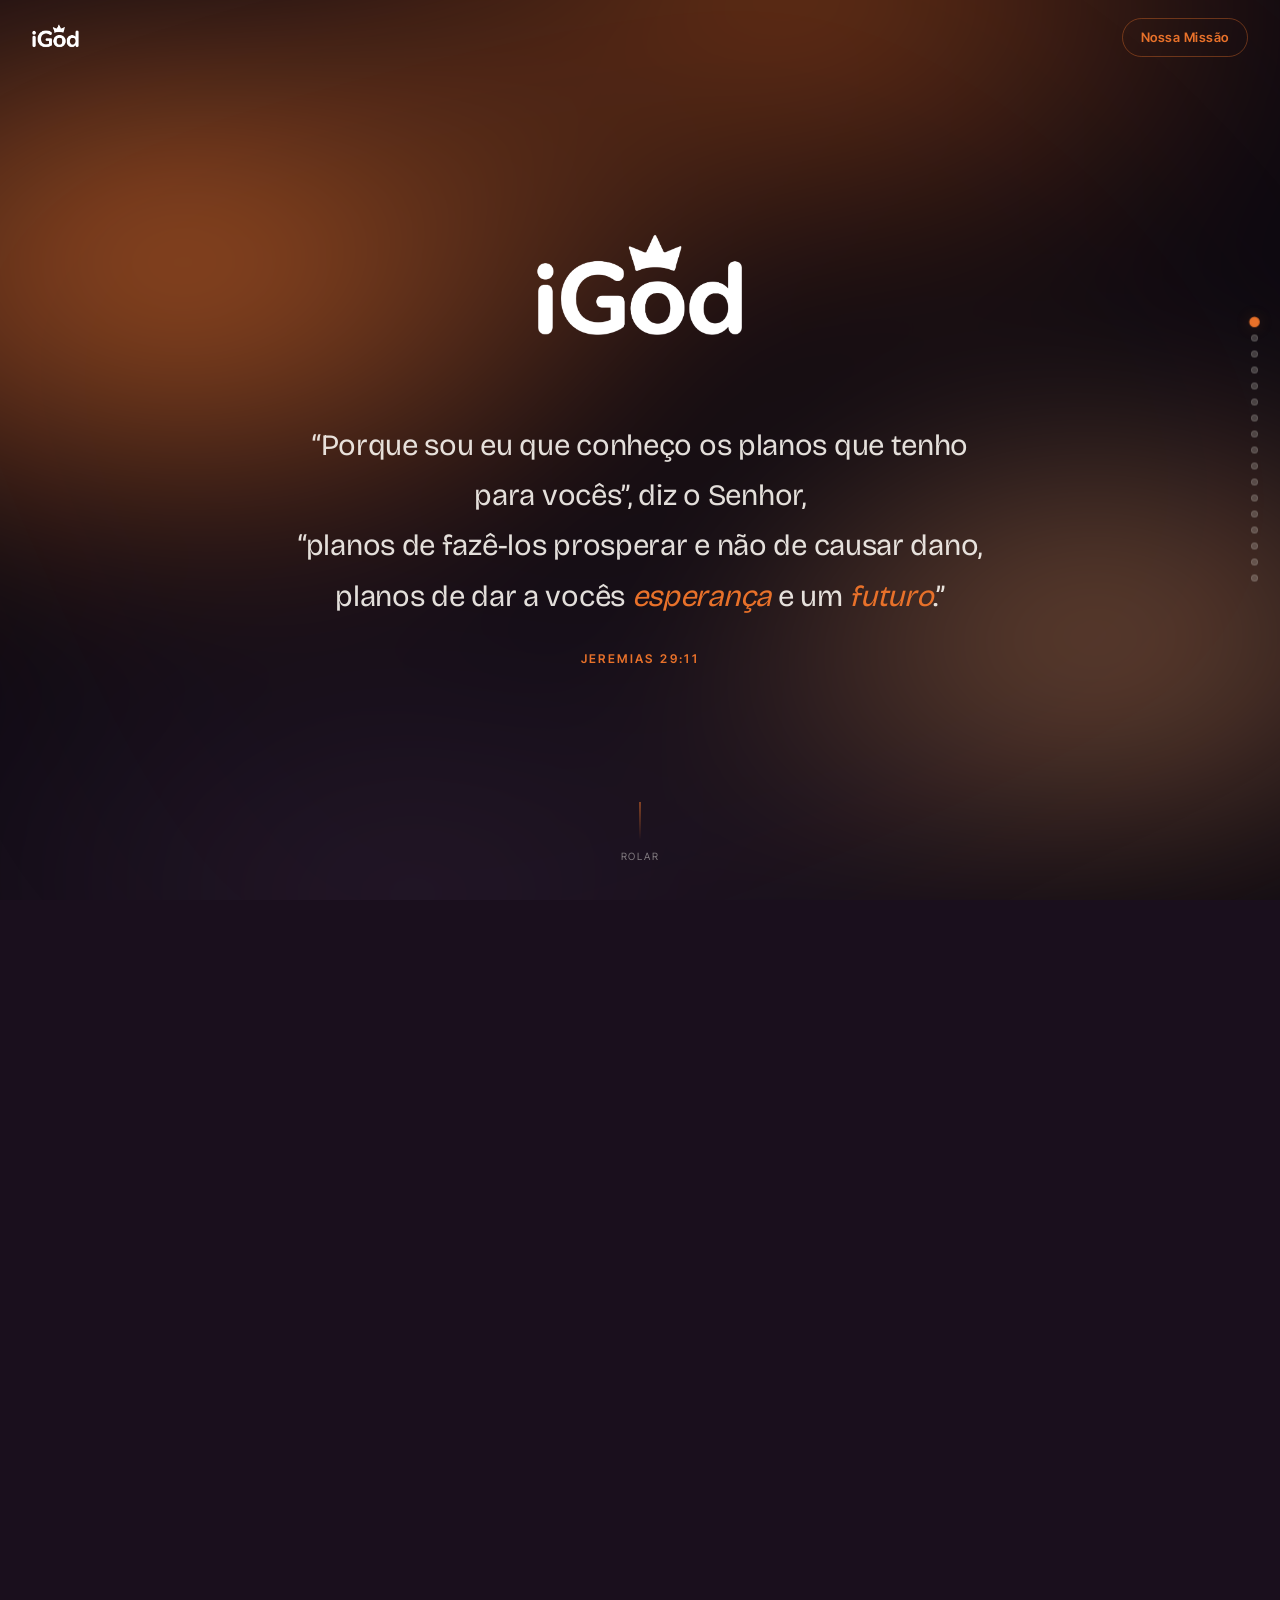
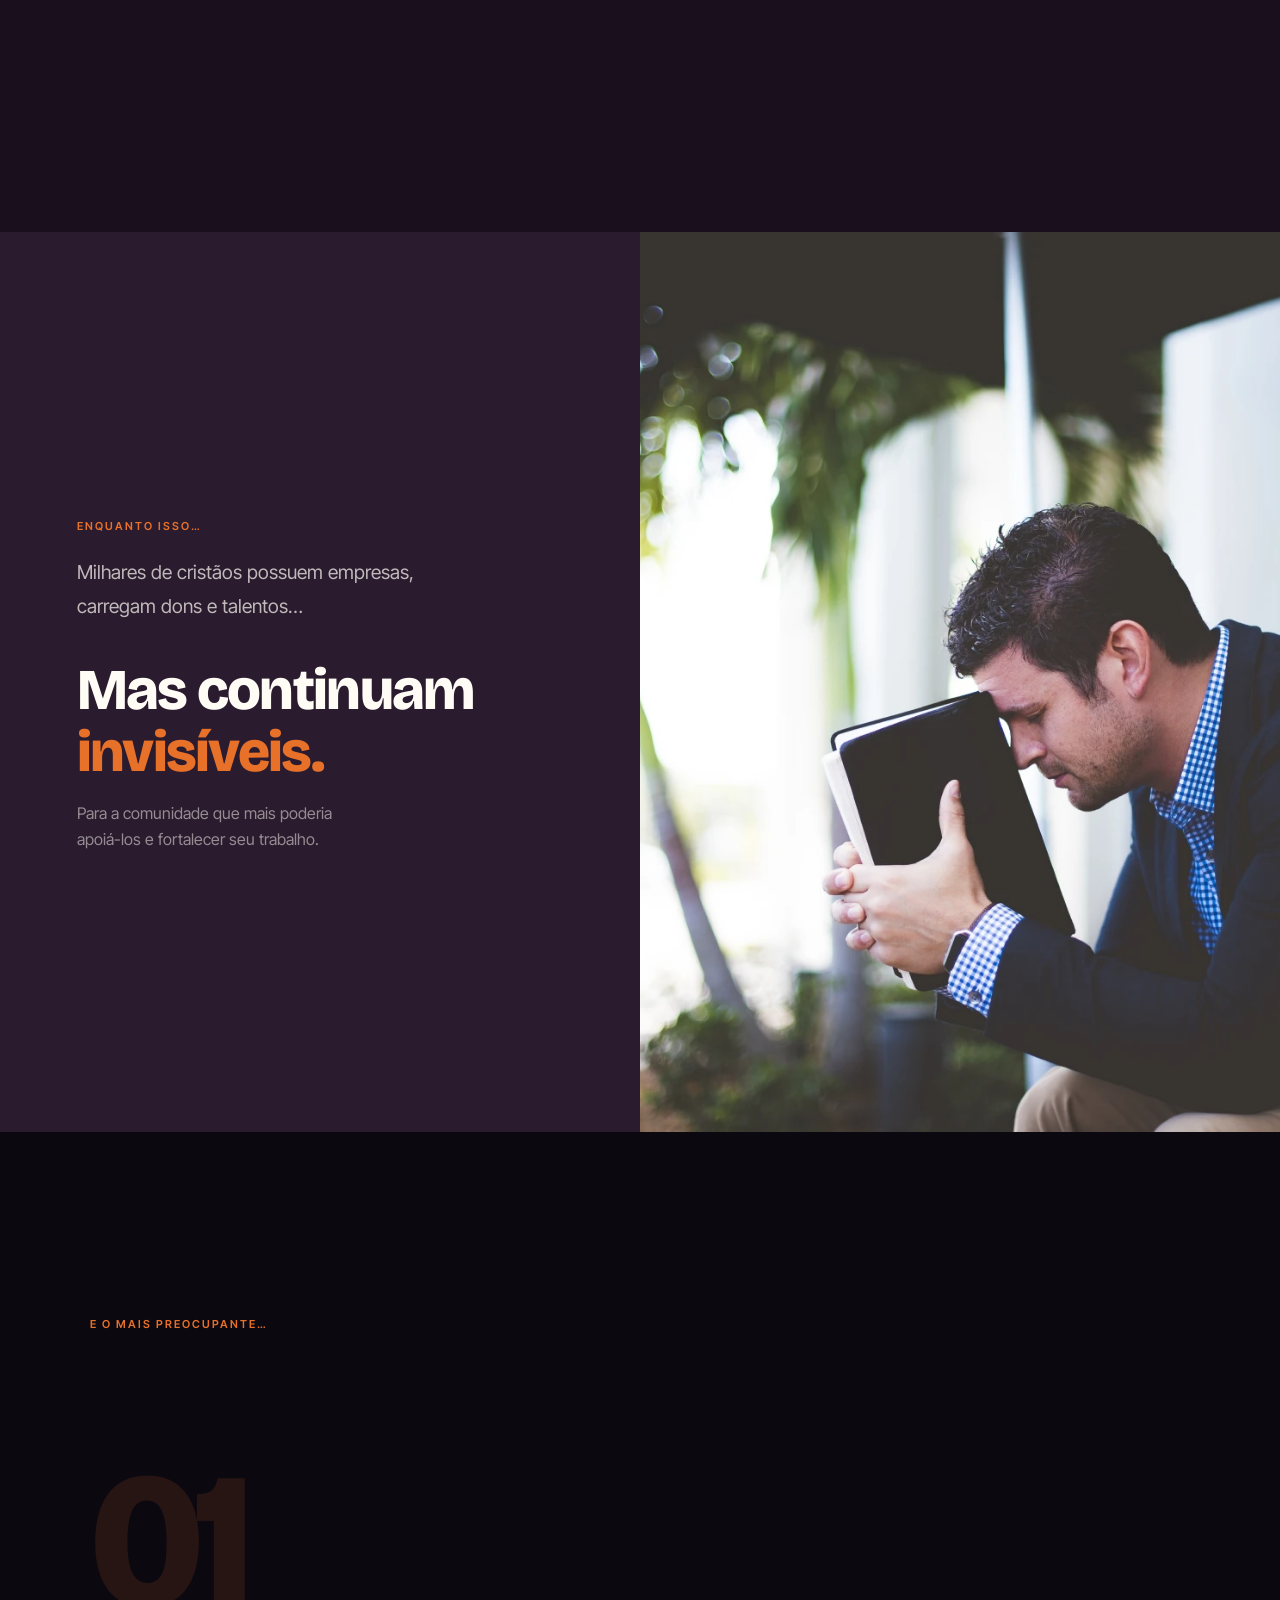
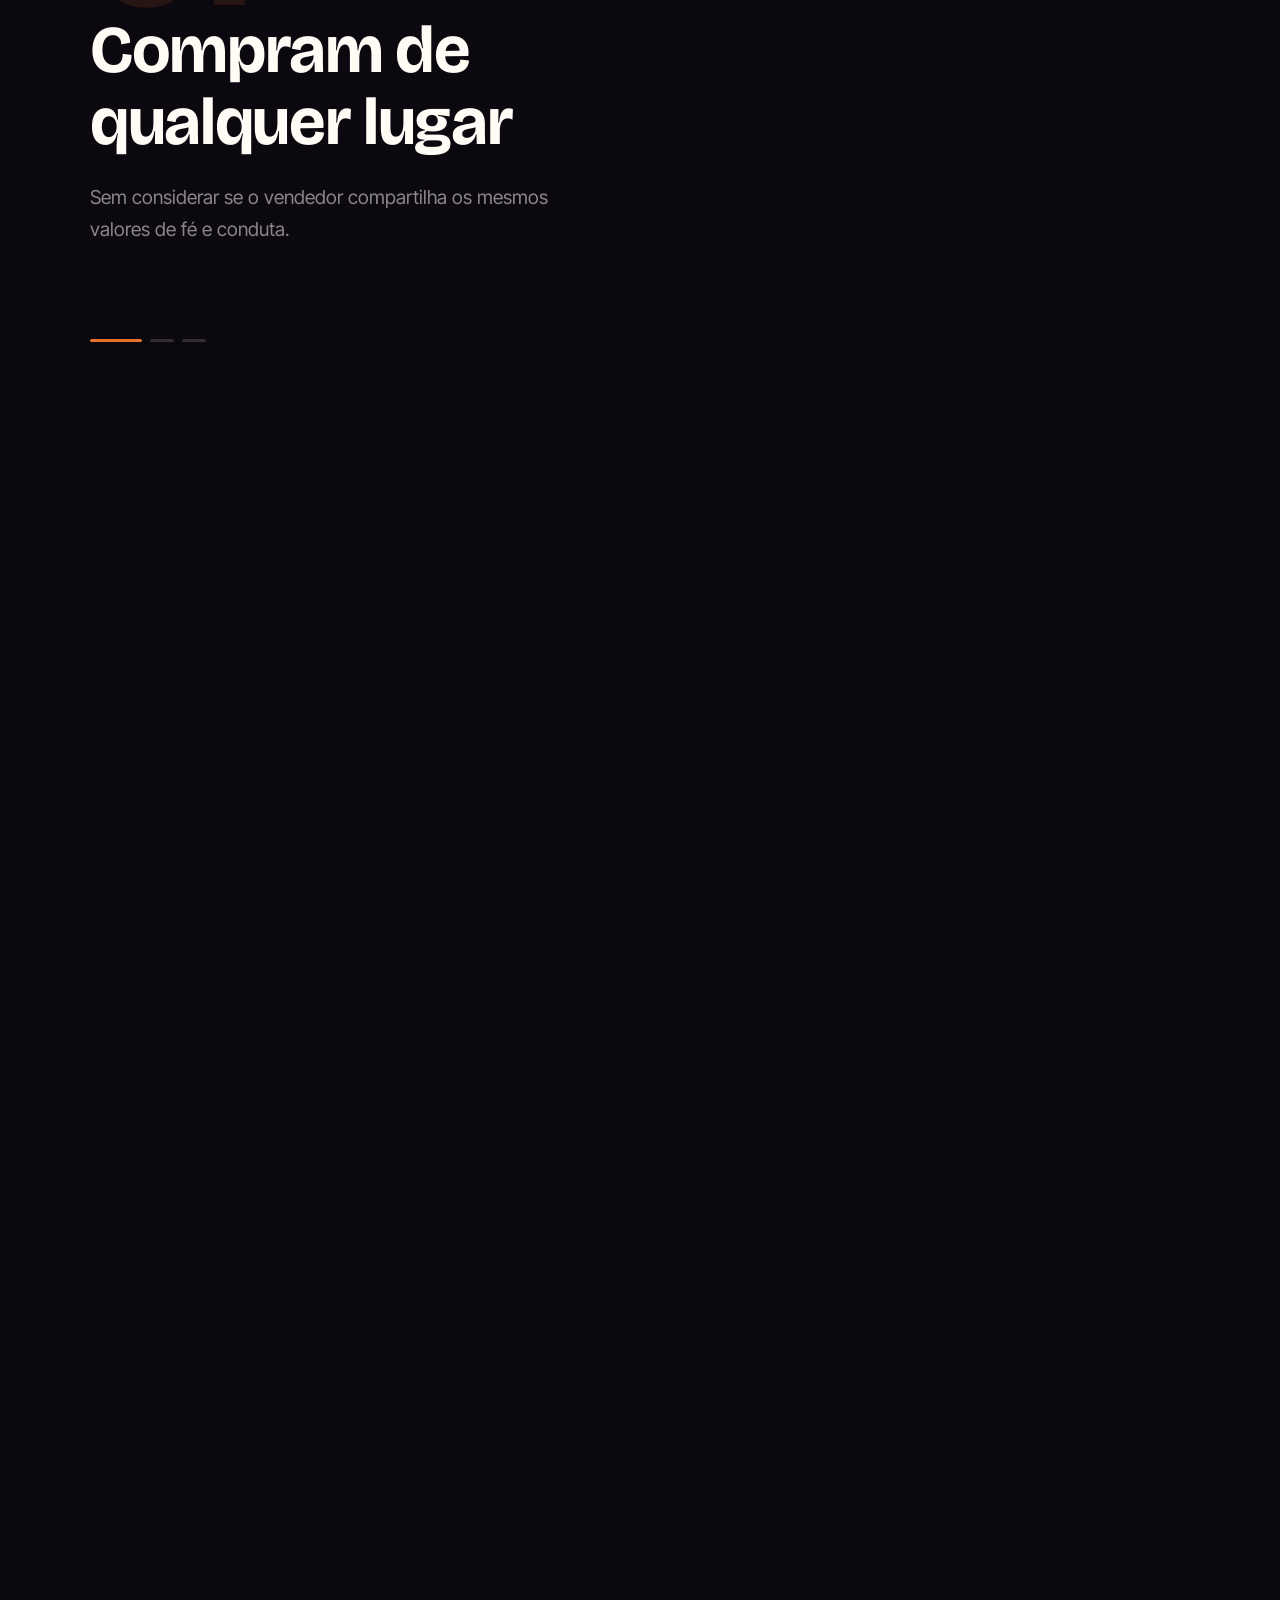
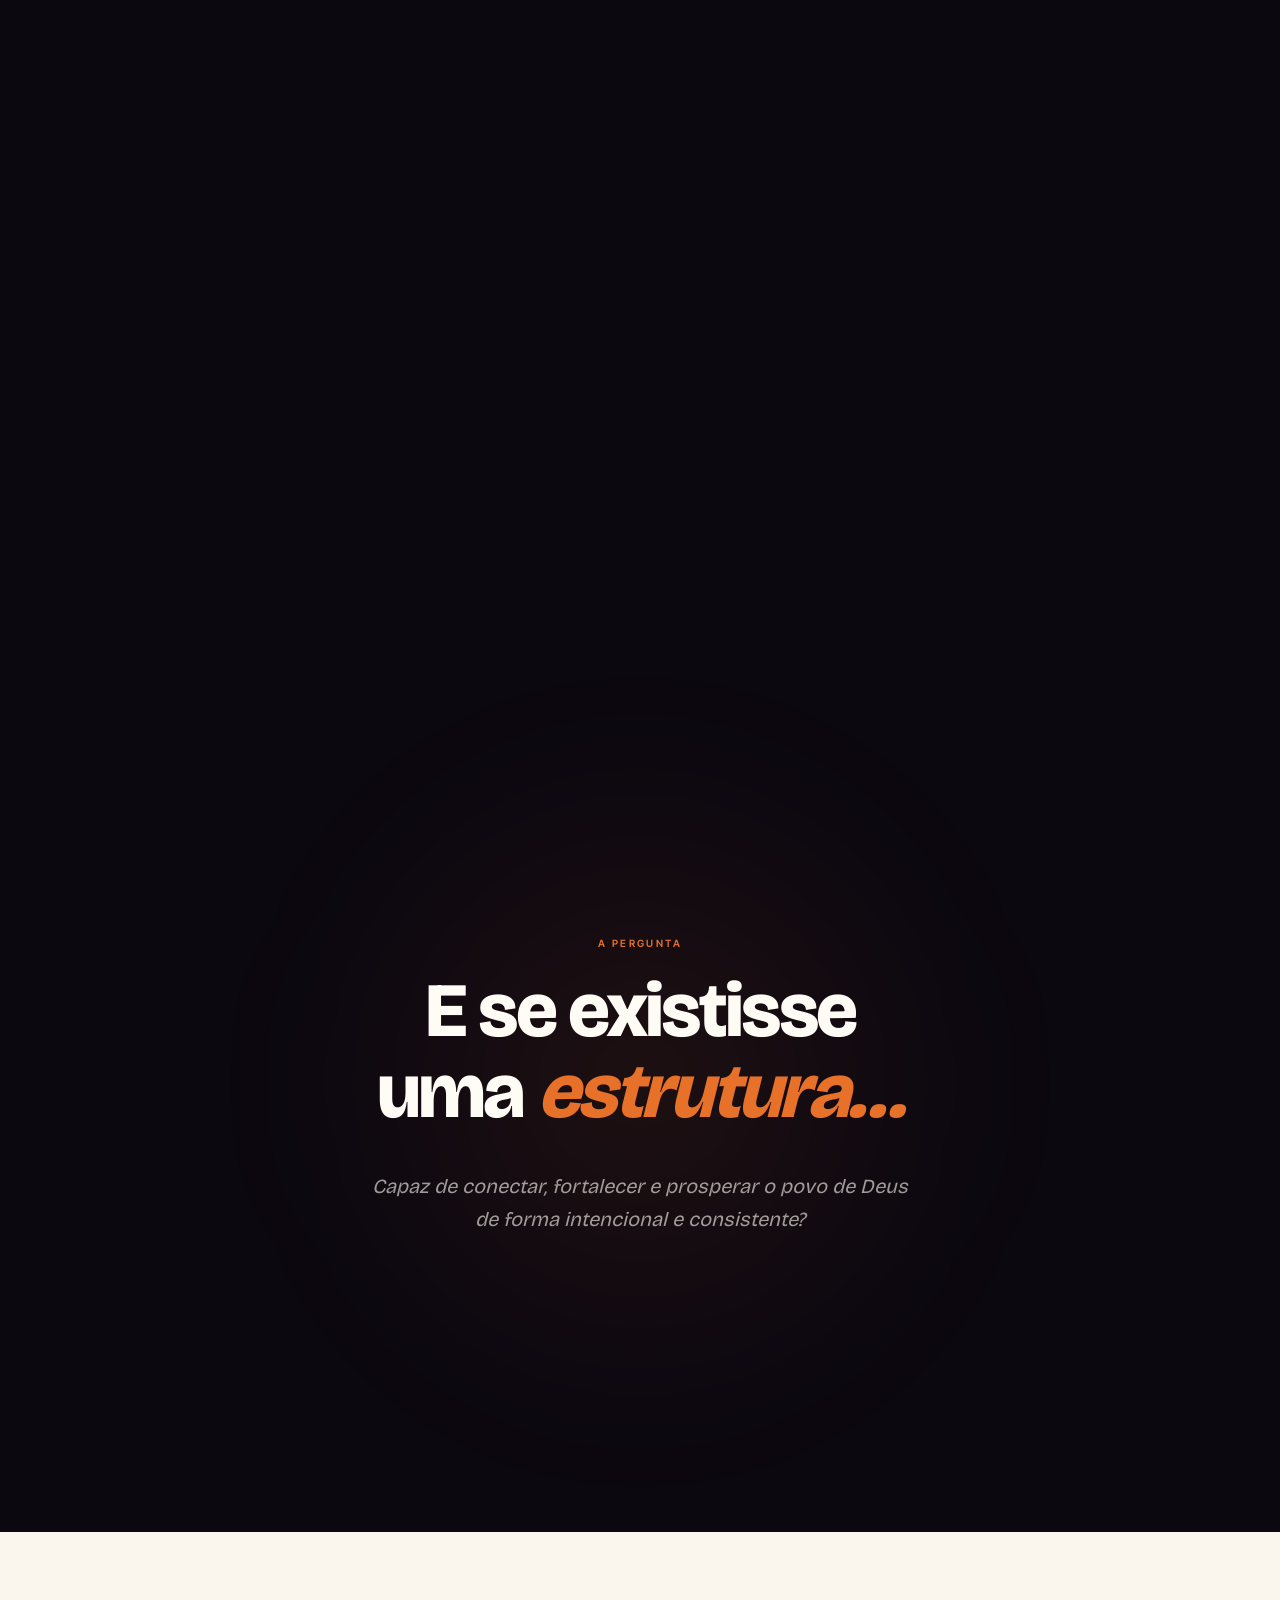
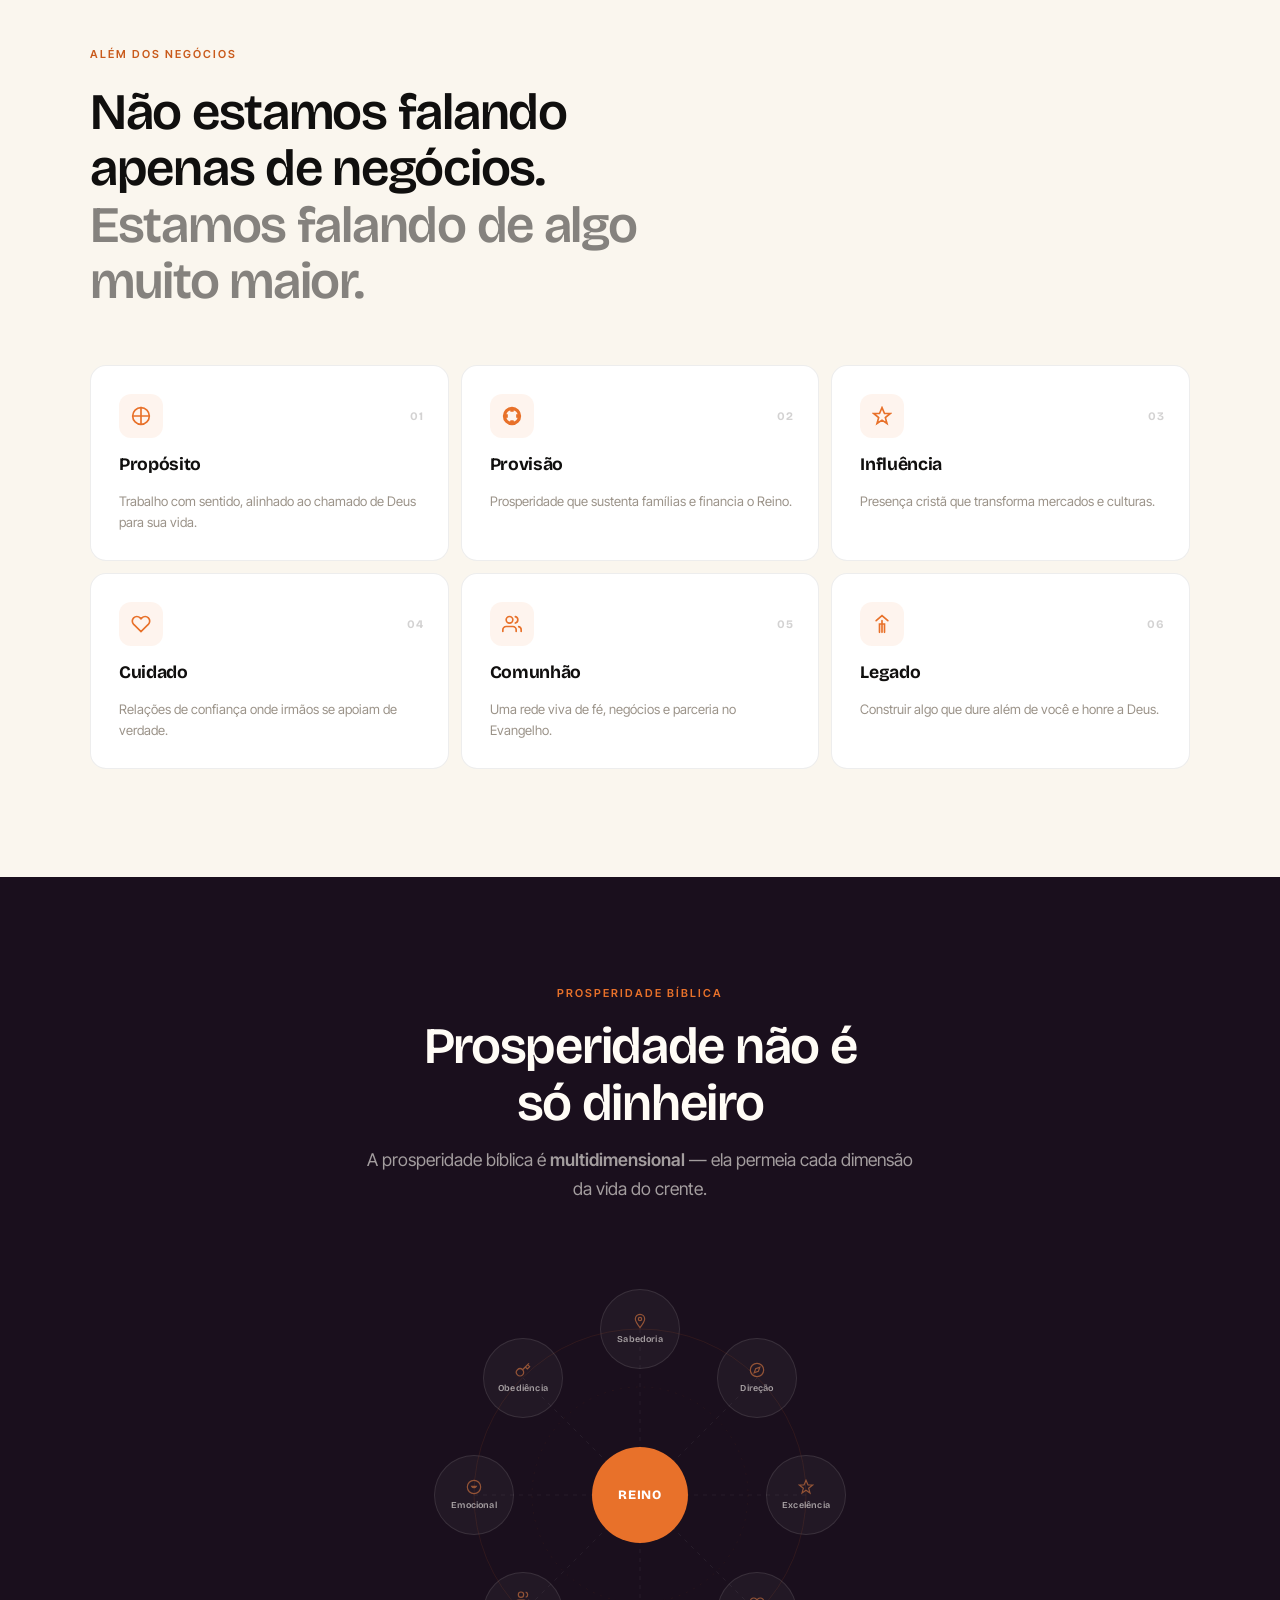
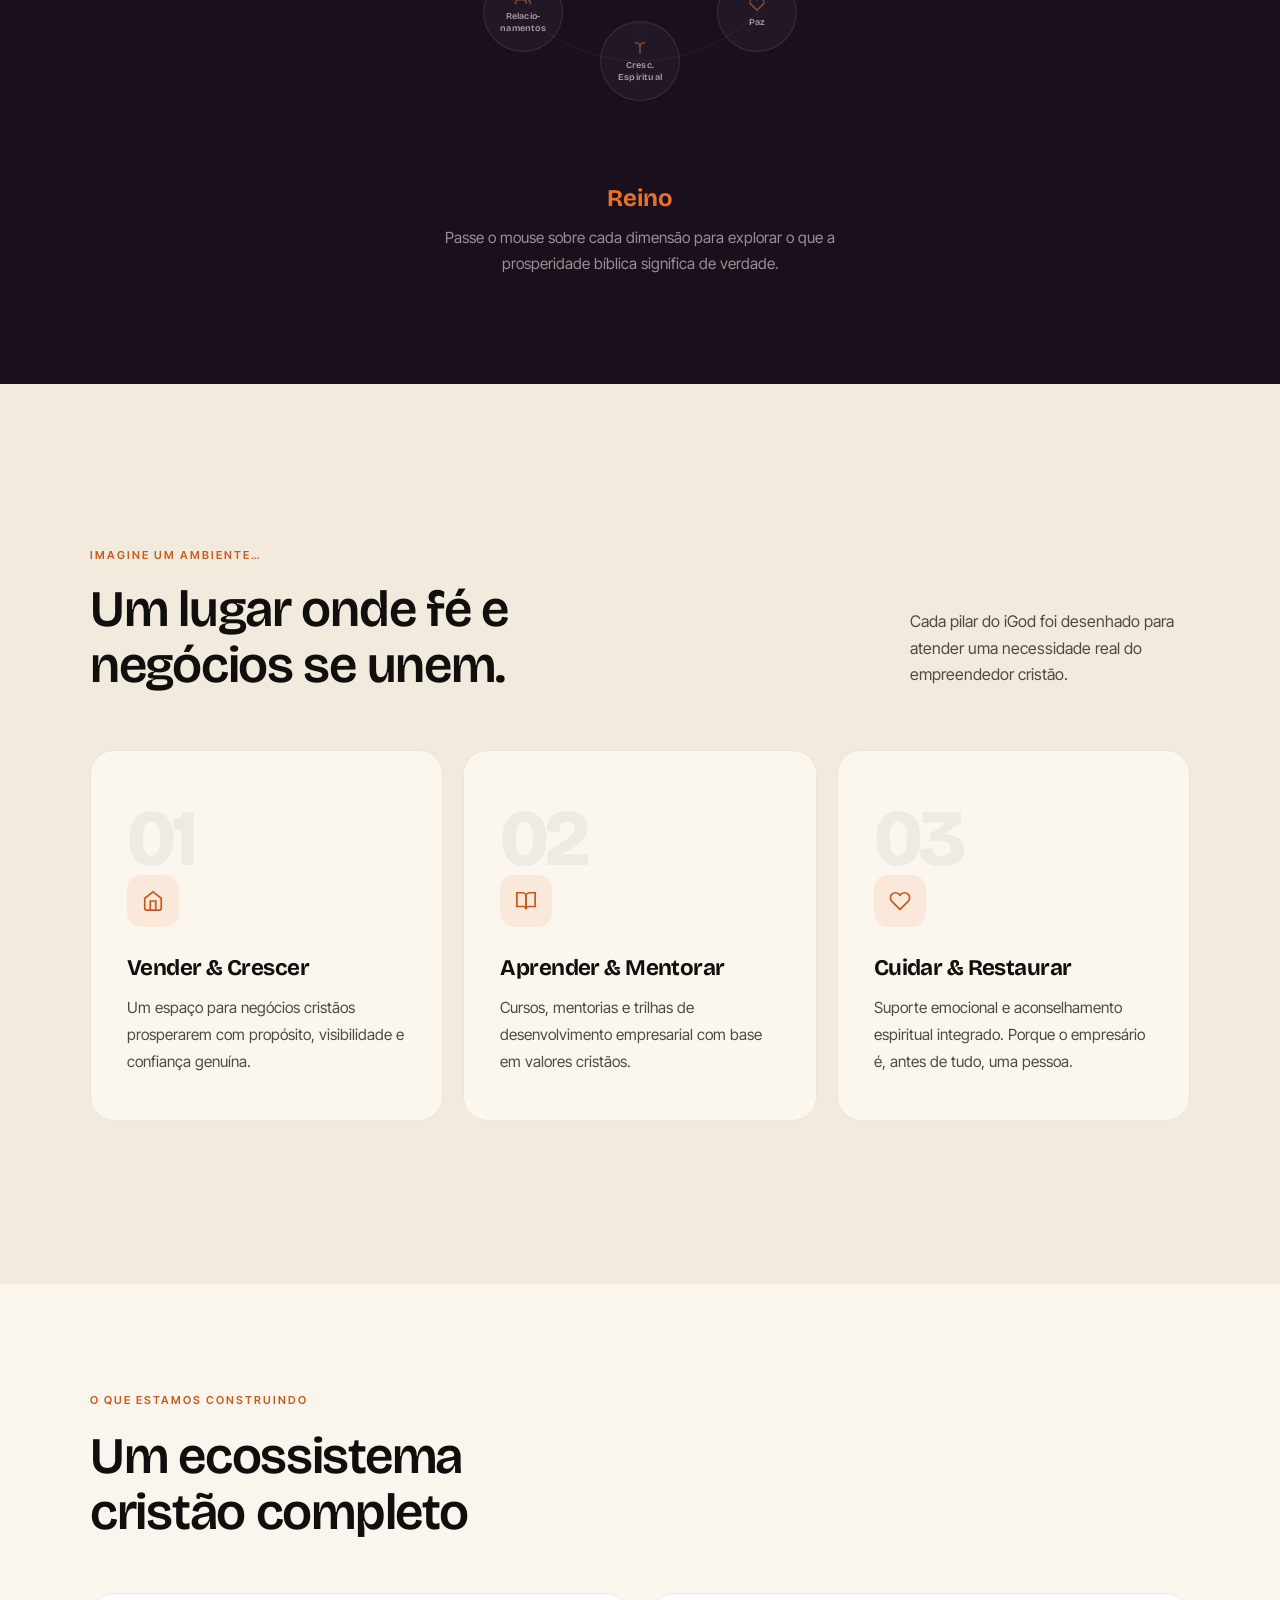
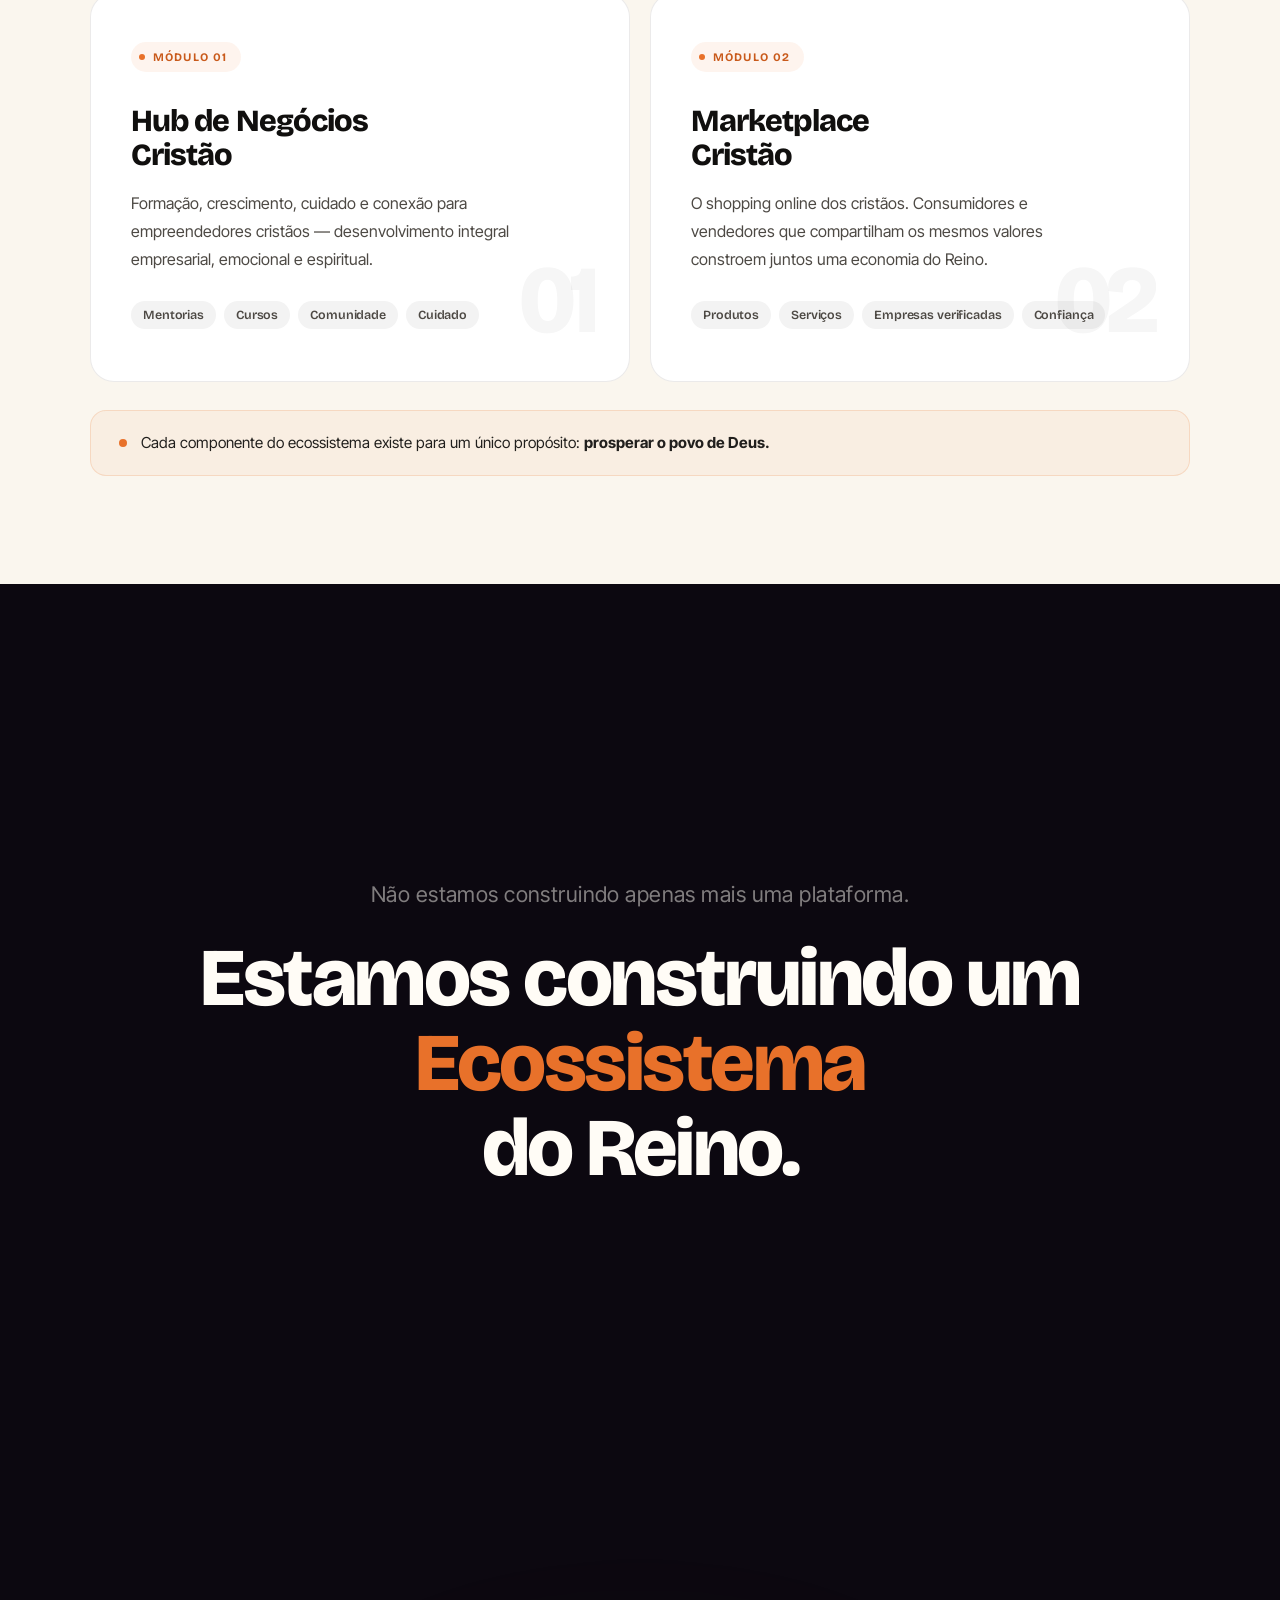
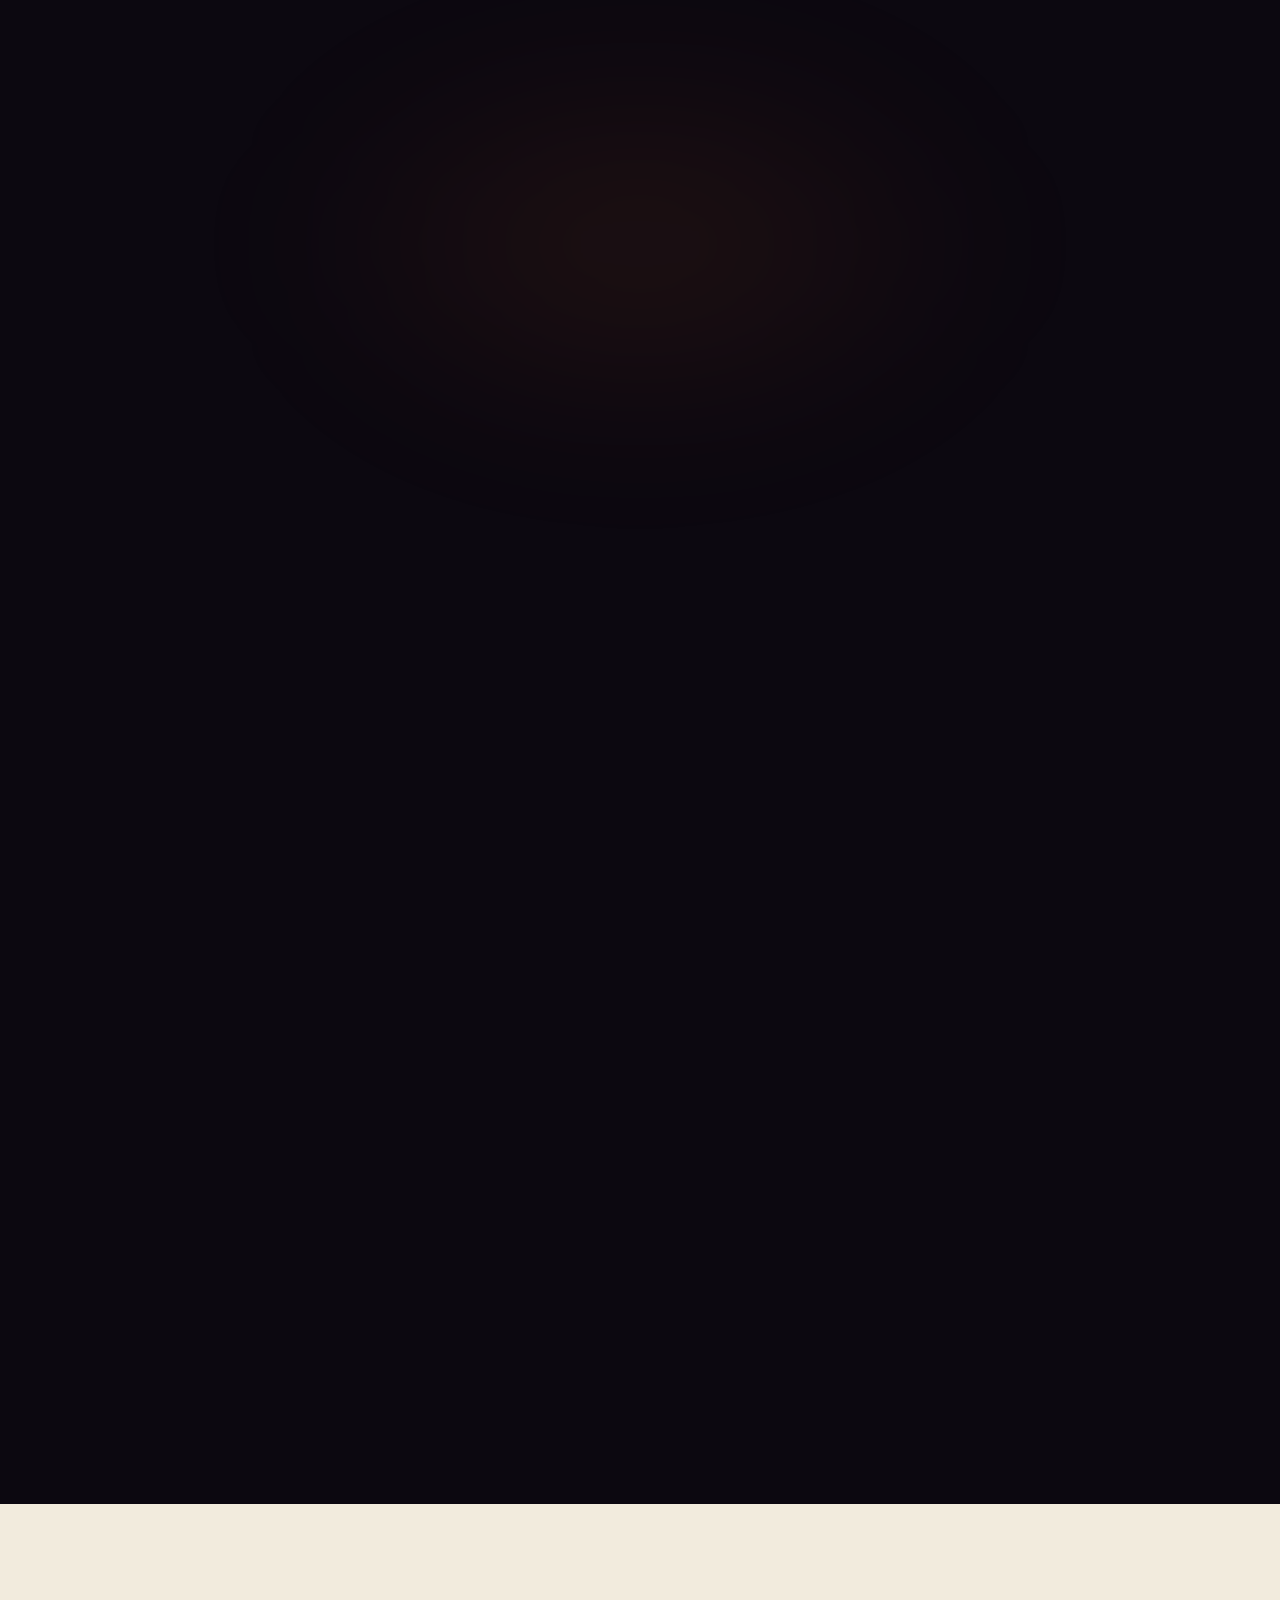
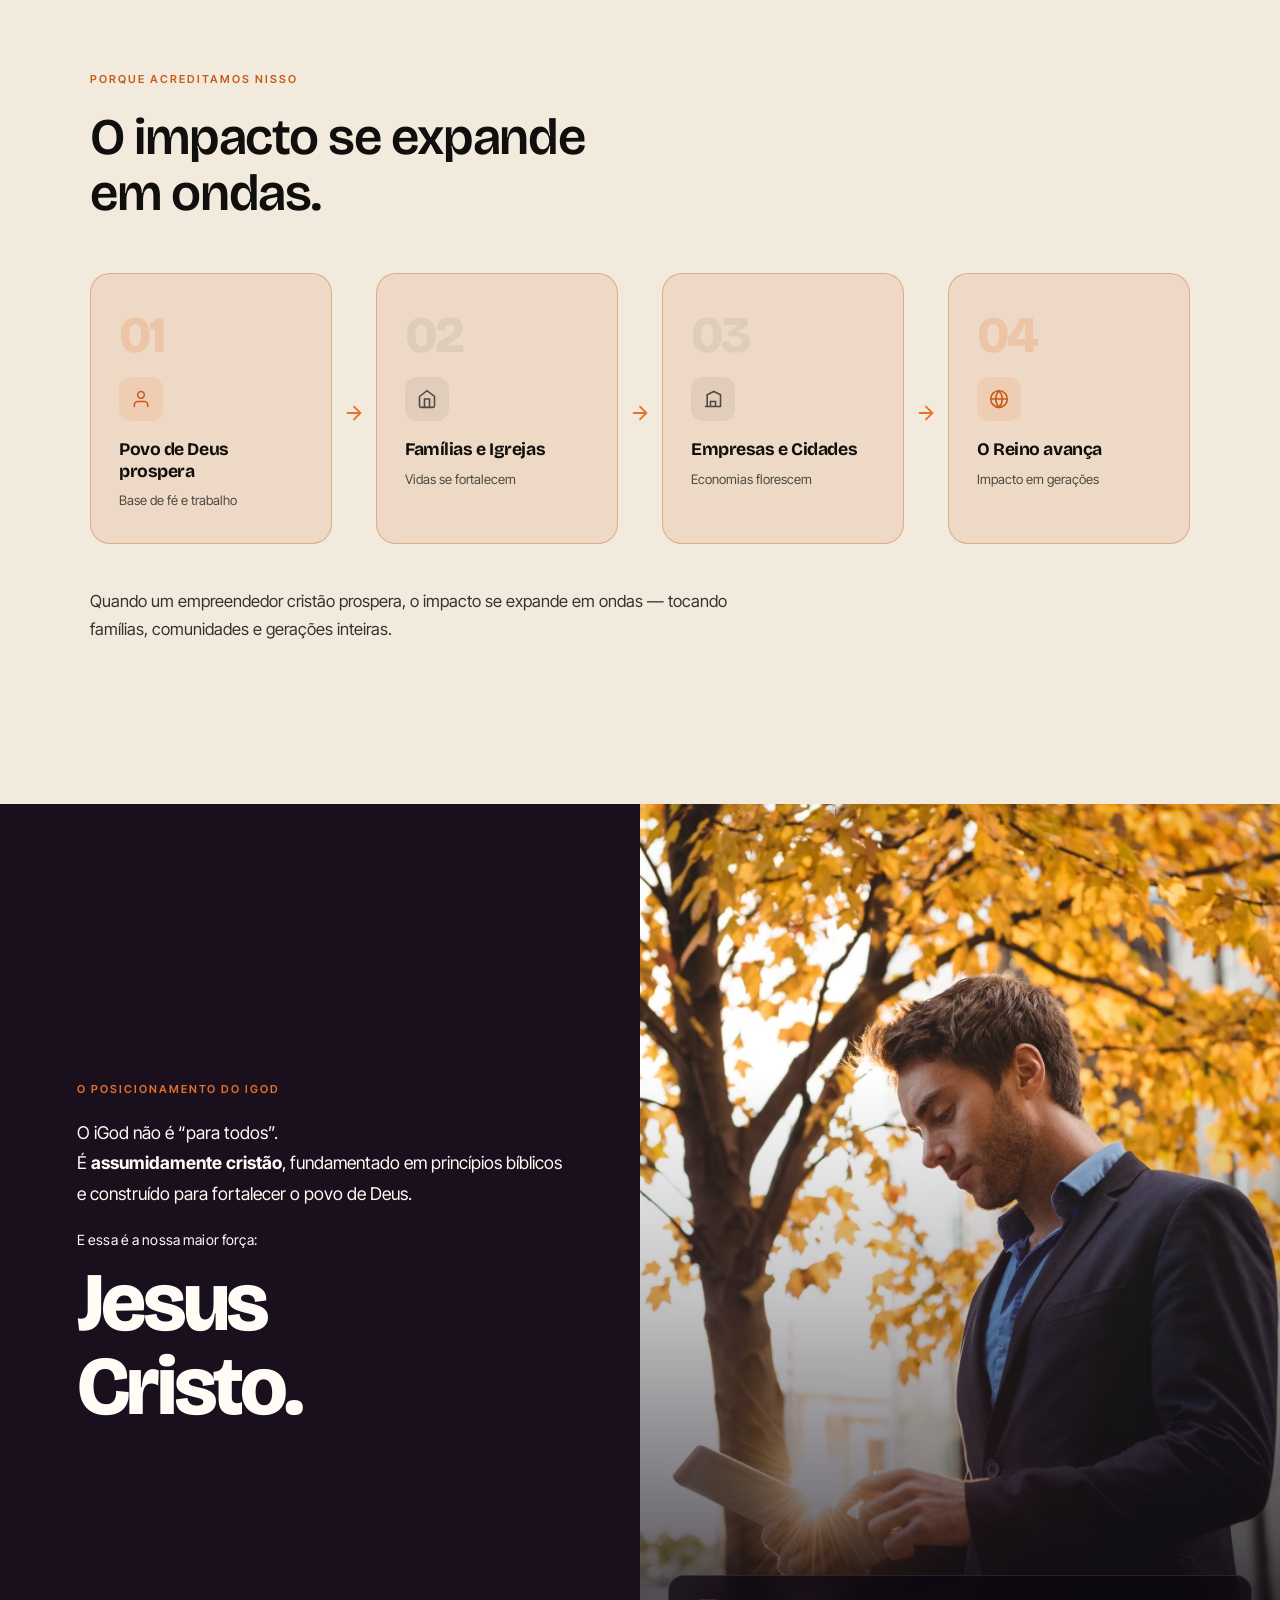
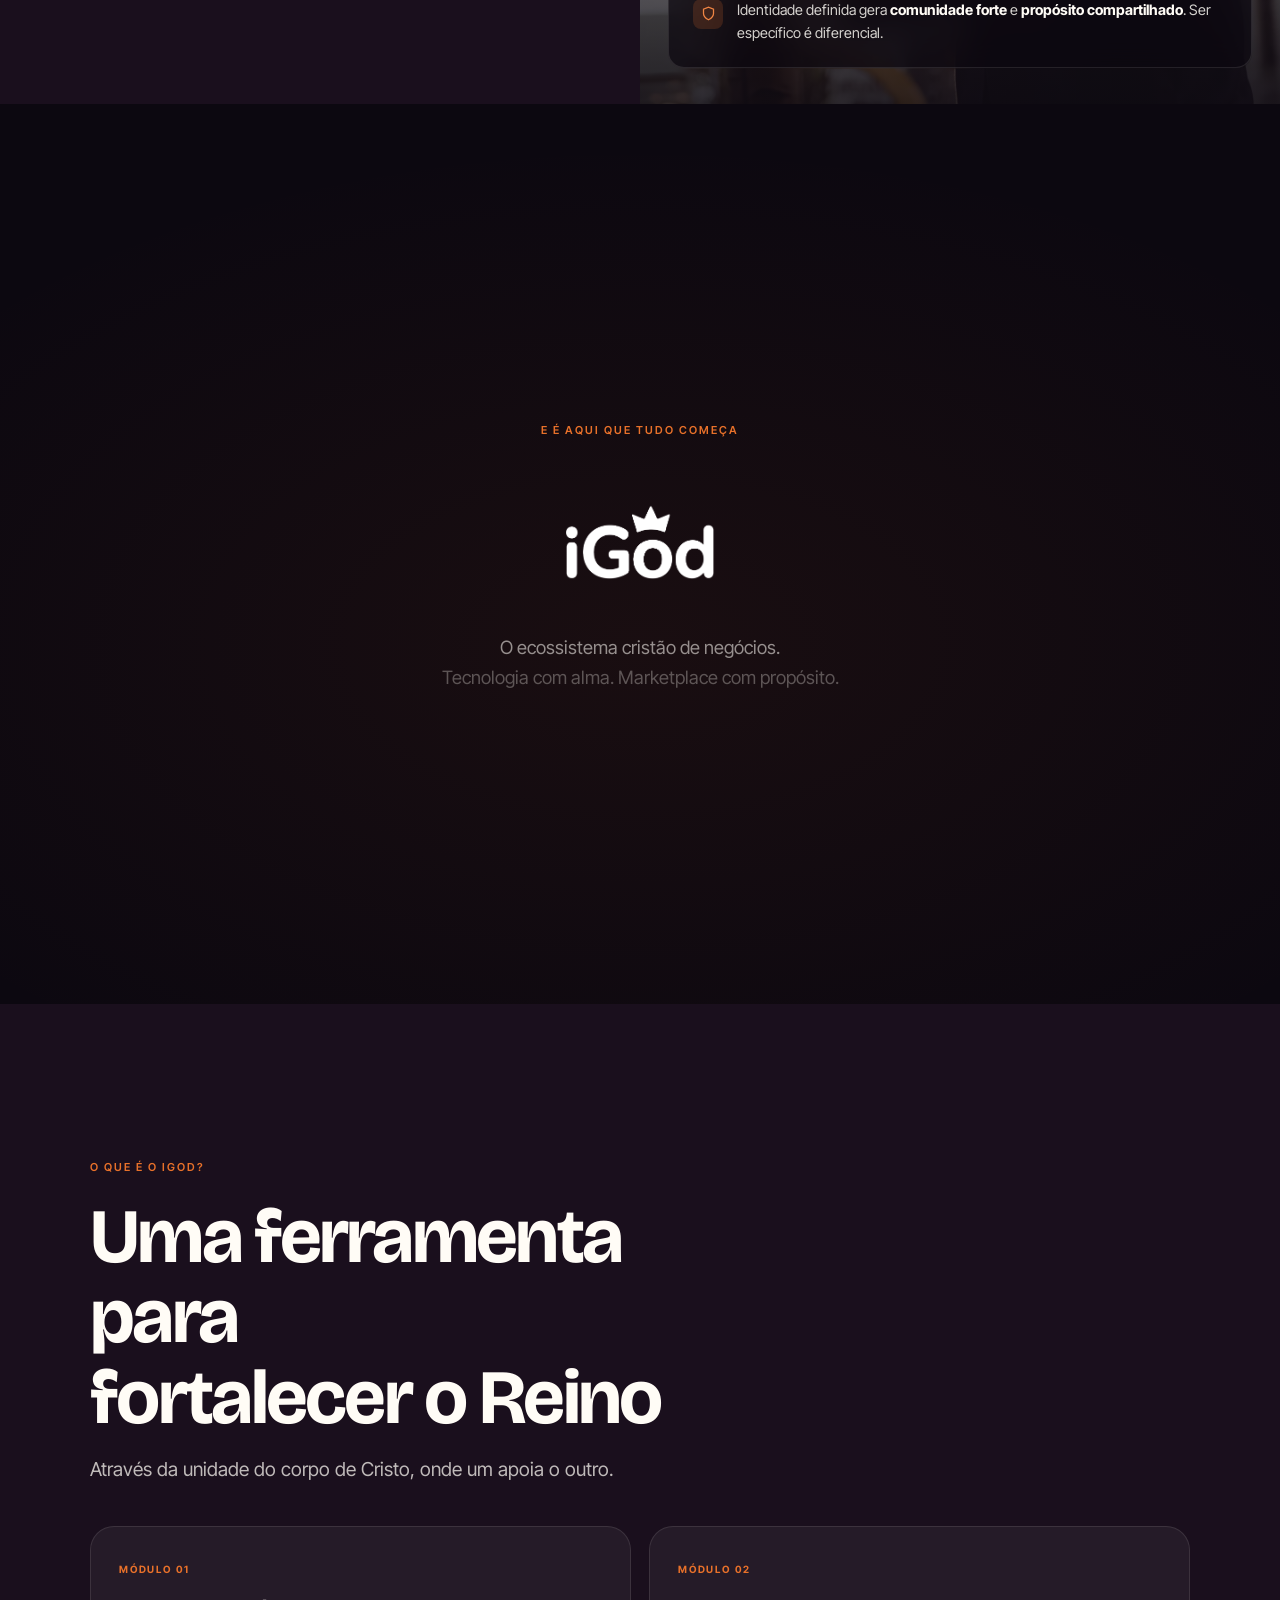
==== commit 79ee303e: "Ajustes mobile" ====
--- a/apresentacao.html
+++ b/apresentacao.html
@@ -617,6 +617,23 @@
   pointer-events: none;
   animation: rays-pulse 6s ease-in-out infinite;
 }
+/* Scroll cue — visible mobile only */
+#s5::after {
+  content: '';
+  position: absolute;
+  bottom: 38px; left: 50%;
+  transform: translateX(-50%);
+  width: 1px; height: 52px;
+  background: linear-gradient(to bottom, rgba(232,113,42,.65), transparent);
+  pointer-events: none;
+  animation: s5-scroll-drop 2.6s ease-in-out infinite;
+}
+@media (min-width: 701px) { #s5::after { display: none; } }
+@keyframes s5-scroll-drop {
+  0%   { opacity: 0; transform: translateX(-50%) scaleY(.5); transform-origin: top; }
+  35%  { opacity: 1; }
+  100% { opacity: 0; transform: translateX(-50%) scaleY(1); transform-origin: top; }
+}
 .q-main {
   font-family: var(--font-display);
   font-size: clamp(2.2rem, 6vw, 5.5rem);
@@ -1744,10 +1761,27 @@
 /* Mobile: desativa sticky e animações scroll-driven */
 @media (max-width: 700px) {
   #s4  { min-height: auto; padding: clamp(60px,10vh,120px) clamp(20px,5vw,40px); }
-  #s11 { min-height: 100svh; padding: clamp(60px,10vh,120px) clamp(20px,5vw,40px); }
+  #s11 { min-height: auto; padding: 88px clamp(20px,5vw,40px) 96px; }
   #s4 > .inner { position: relative; top: auto; height: auto;
                  padding: 0; flex-direction: column; justify-content: flex-start; gap: 24px; }
   #s11 > .inner { position: relative; top: auto; height: auto; padding: 0; }
+  #s11::before {
+    width: 360px;
+    height: 360px;
+    filter: blur(52px);
+  }
+  #s11 .s11-sub {
+    max-width: 320px;
+    margin-bottom: 26px;
+    font-size: .98rem;
+    line-height: 1.45;
+  }
+  #s11 .s11-main {
+    max-width: 340px;
+    font-size: clamp(2.25rem, 11vw, 3rem);
+    line-height: 1.08;
+    letter-spacing: -0.02em;
+  }
   .s4-stage { position: static; flex: none; overflow: visible; display: flex; flex-direction: column; gap: 20px; }
   .s4-card  { position: static; opacity: 1 !important; transform: none !important; transition: none !important; }
   .s4-num   { font-size: 3rem; }
@@ -1760,6 +1794,19 @@
     transform: none !important;
     transition: none !important;
   }
+
+  /* S5 — headline scale + rhythm on mobile */
+  .q-main {
+    font-size: clamp(3rem, 12vw, 5.5rem);
+    letter-spacing: -0.04em;
+    margin-top: 12px;
+  }
+  .q-sub {
+    font-size: 1rem;
+    margin-top: 28px;
+    max-width: 320px;
+  }
+  .q-sub br { display: none; }
 }
 
 /* ─────────────────────────────────────────────────────
@@ -1776,8 +1823,8 @@
   .s7-center { width: 68px; height: 68px; font-size: .68rem; }
 
   .values-grid, .env-grid { grid-template-columns: 1fr 1fr; }
-  .flow { flex-direction: column; gap: 8px; }
-  .flow-arr { transform: rotate(90deg); align-self: center; padding: 4px 0; }
+  .flow { grid-template-columns: 1fr; gap: 10px; }
+  .flow-arr { transform: rotate(90deg); justify-self: center; padding: 2px 0; }
 }
 @media (max-width: 900px) {
   .steps-list { grid-template-columns: 1fr; }
@@ -1786,6 +1833,112 @@
 @media (max-width: 540px) {
   .values-grid, .env-grid { grid-template-columns: 1fr; }
   .vision-list { grid-template-columns: 1fr; }
+}
+
+/* ── S7 wheel — small mobile scale-down ─────────────── */
+@media (max-width: 500px) {
+  /* scale the entire stage (nodes + SVG + center) proportionally
+     so the wheel fits within the viewport with comfortable side margins.
+     CSS scale() doesn't affect layout box, so negative margin compensates. */
+  .s7-stage {
+    scale: 0.85;
+    /* (320px × (1 - 0.85)) / 2 = 24px layout compensation */
+    margin: -24px auto;
+  }
+  /* description panel gap adjust after stage shrinks */
+  .s7-desc { margin-top: 48px; }
+}
+
+@media (max-width: 700px) {
+  #s12 {
+    min-height: auto;
+    padding: 72px 20px 80px;
+    overflow: hidden;
+  }
+  #s12 .inner {
+    max-width: 420px;
+  }
+  #s12 .eyebrow {
+    display: block;
+    margin-bottom: 20px;
+  }
+  #s12 .d-md {
+    font-size: clamp(2.1rem, 9vw, 2.65rem);
+    line-height: 1.08;
+    max-width: 340px !important;
+  }
+  #s12 .d-md br {
+    display: none;
+  }
+  .flow {
+    grid-template-columns: 1fr;
+    gap: 12px;
+    margin: 34px 0 30px;
+  }
+  .flow-node {
+    min-height: 0;
+    border-radius: 16px;
+    padding: 18px;
+    display: grid;
+    grid-template-columns: 44px 1fr;
+    column-gap: 14px;
+    align-items: center;
+    background: rgba(255,252,246,.68);
+    overflow: hidden;
+  }
+  .flow-node.accent-node {
+    background: rgba(232,113,42,.08);
+  }
+  .fn-step {
+    position: absolute;
+    right: 16px;
+    top: 12px;
+    margin: 0;
+    font-size: 1.35rem;
+    color: rgba(33,31,29,.1);
+  }
+  .accent-node .fn-step {
+    color: rgba(232,113,42,.32);
+  }
+  .fn-icon {
+    position: relative;
+    left: auto;
+    top: auto;
+    width: 42px;
+    height: 42px;
+    border-radius: 10px;
+    margin: 0;
+    background: rgba(255,252,246,.78);
+    box-shadow: none;
+    grid-row: span 2;
+  }
+  .flow-node h4 {
+    font-size: 1.08rem;
+    line-height: 1.14;
+    margin-bottom: 6px;
+    letter-spacing: -0.01em;
+  }
+  .flow-node p {
+    font-size: .92rem;
+    line-height: 1.45;
+    grid-column: 2;
+  }
+  .flow-arr {
+    height: 18px;
+    transform: none;
+    justify-self: center;
+    margin: -4px 0;
+    opacity: .52 !important;
+  }
+  .flow-arr svg {
+    transform: rotate(90deg);
+    transform-origin: center;
+  }
+  #s12 .body-md {
+    font-size: .98rem;
+    line-height: 1.65;
+    max-width: 350px !important;
+  }
 }
 
 </style>
@@ -2219,7 +2372,7 @@
   <div class="inner">
     <span class="eyebrow on-light anim">Porque acreditamos nisso</span>
     <h2 class="d-md anim d1" style="color:var(--neutral-900);max-width:580px;">
-      O impacto se expande<br>em ondas.
+      O impacto se expande<br> em ondas.
     </h2>
     <div class="flow">
 
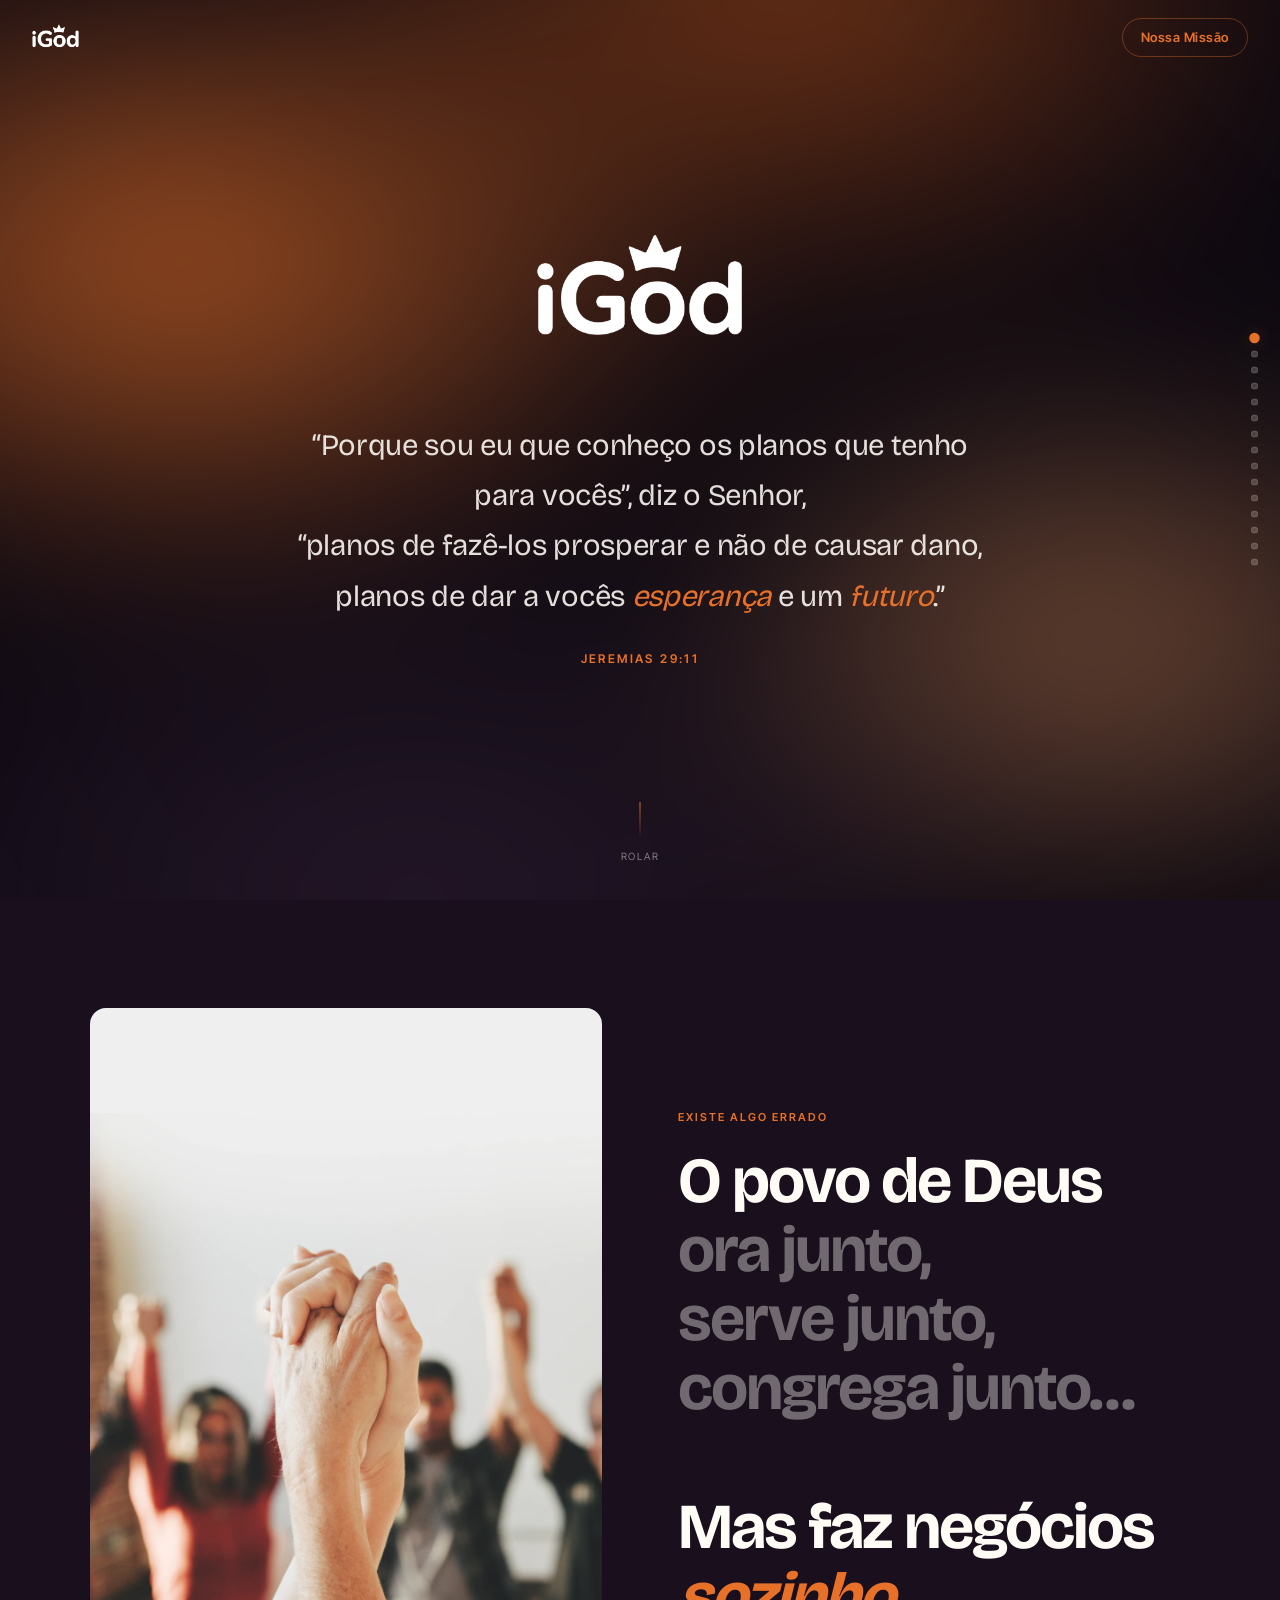
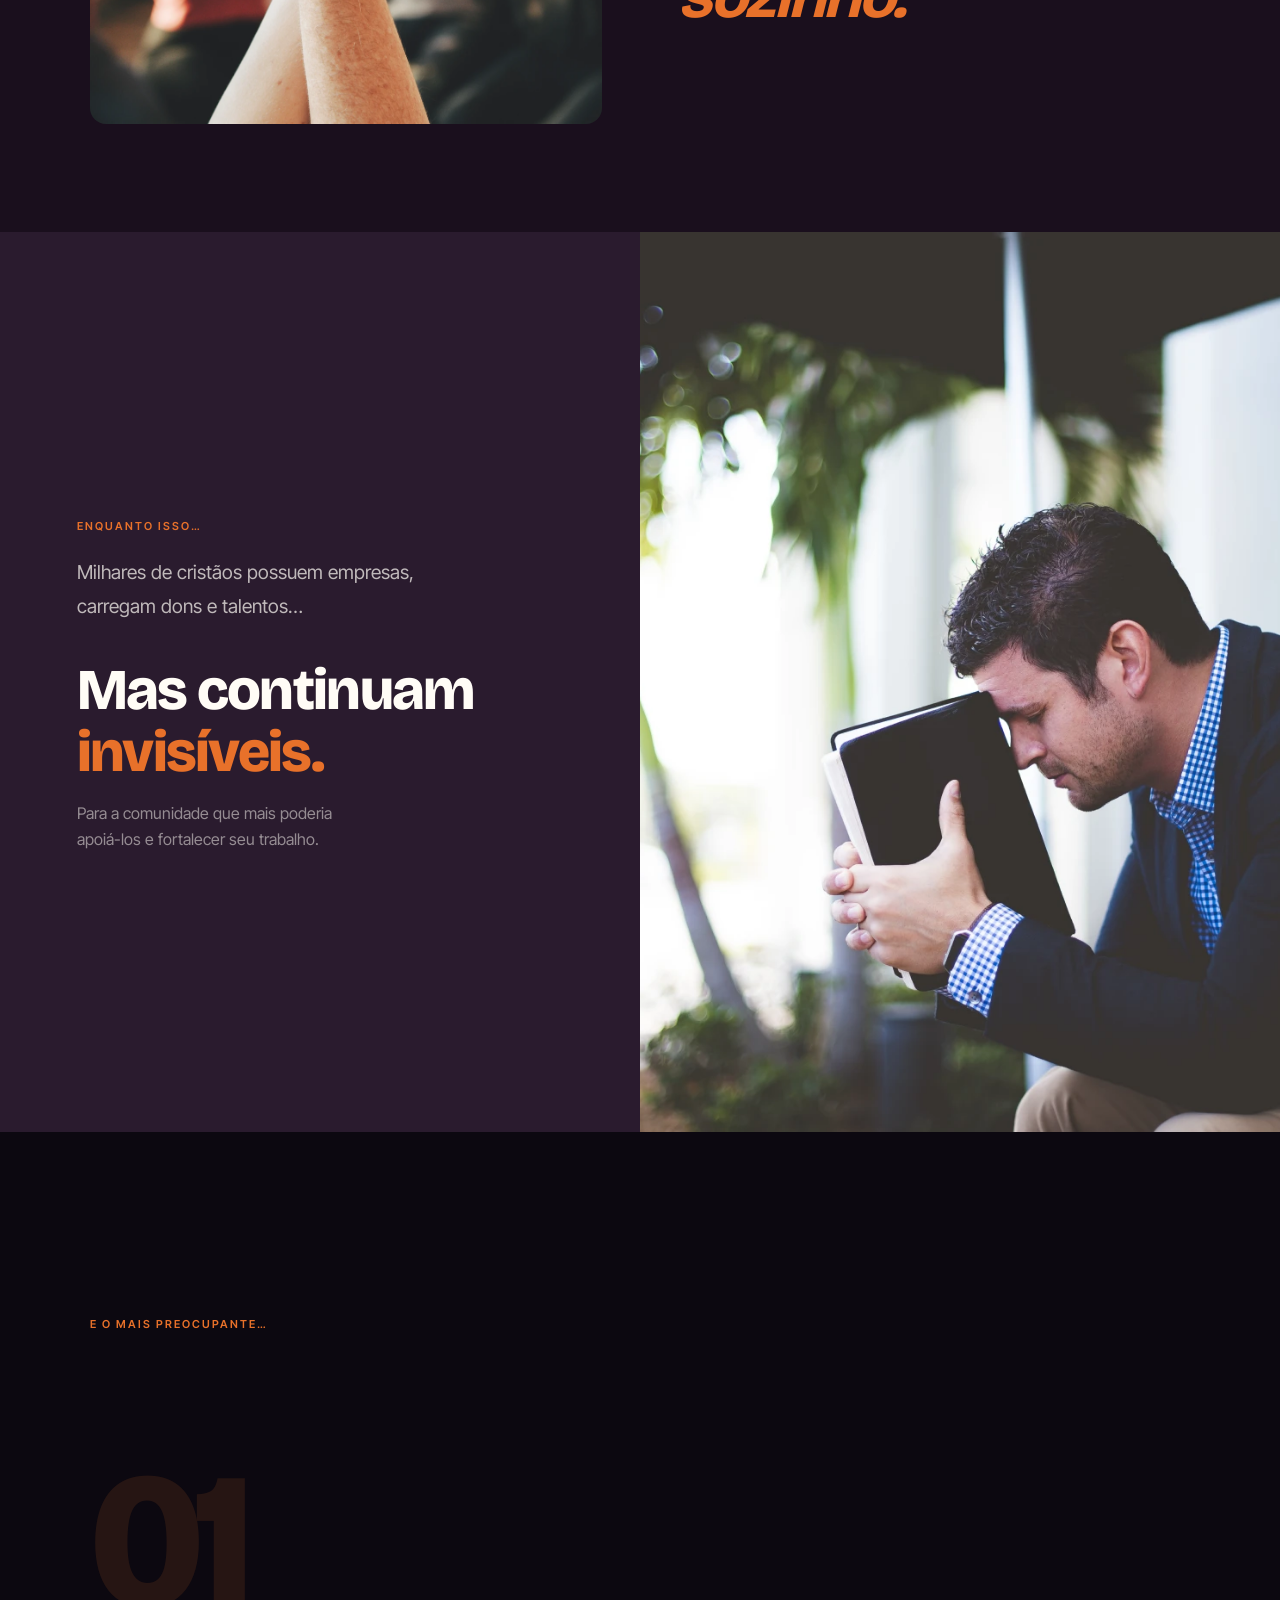
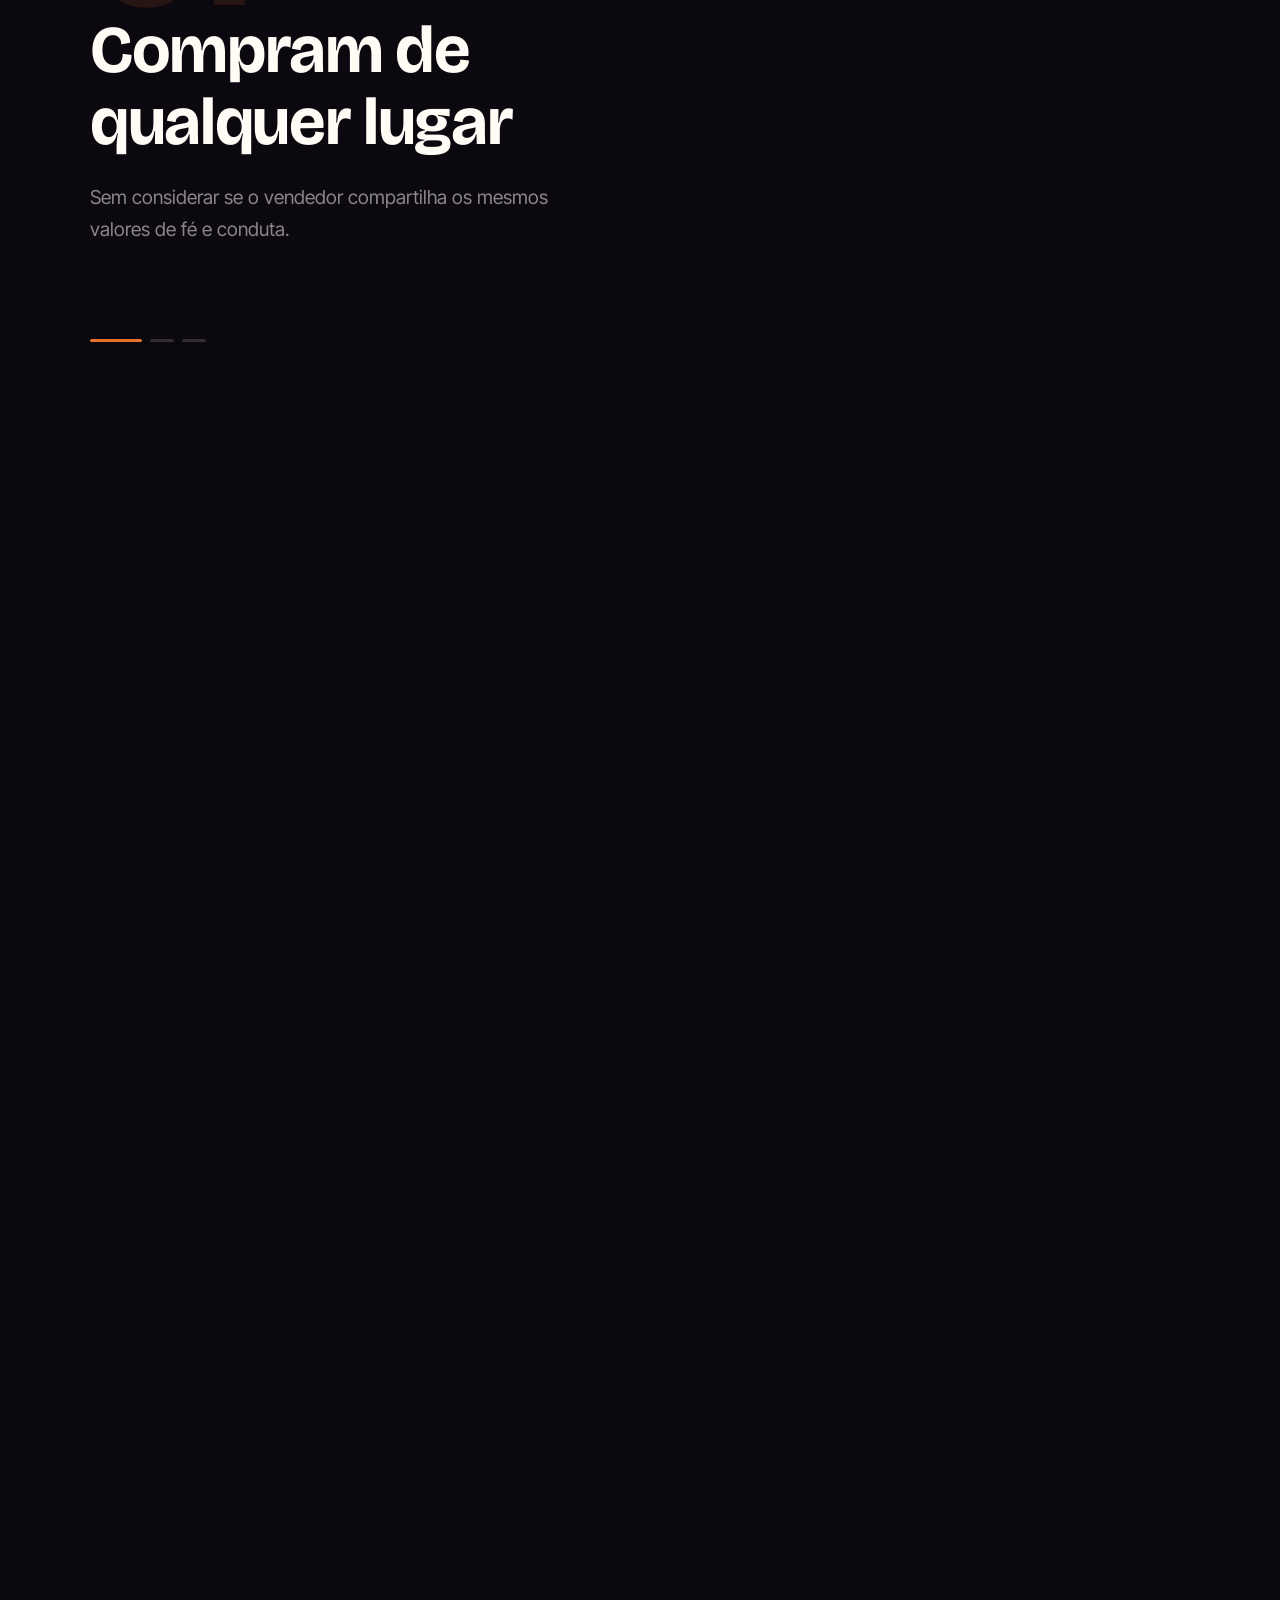
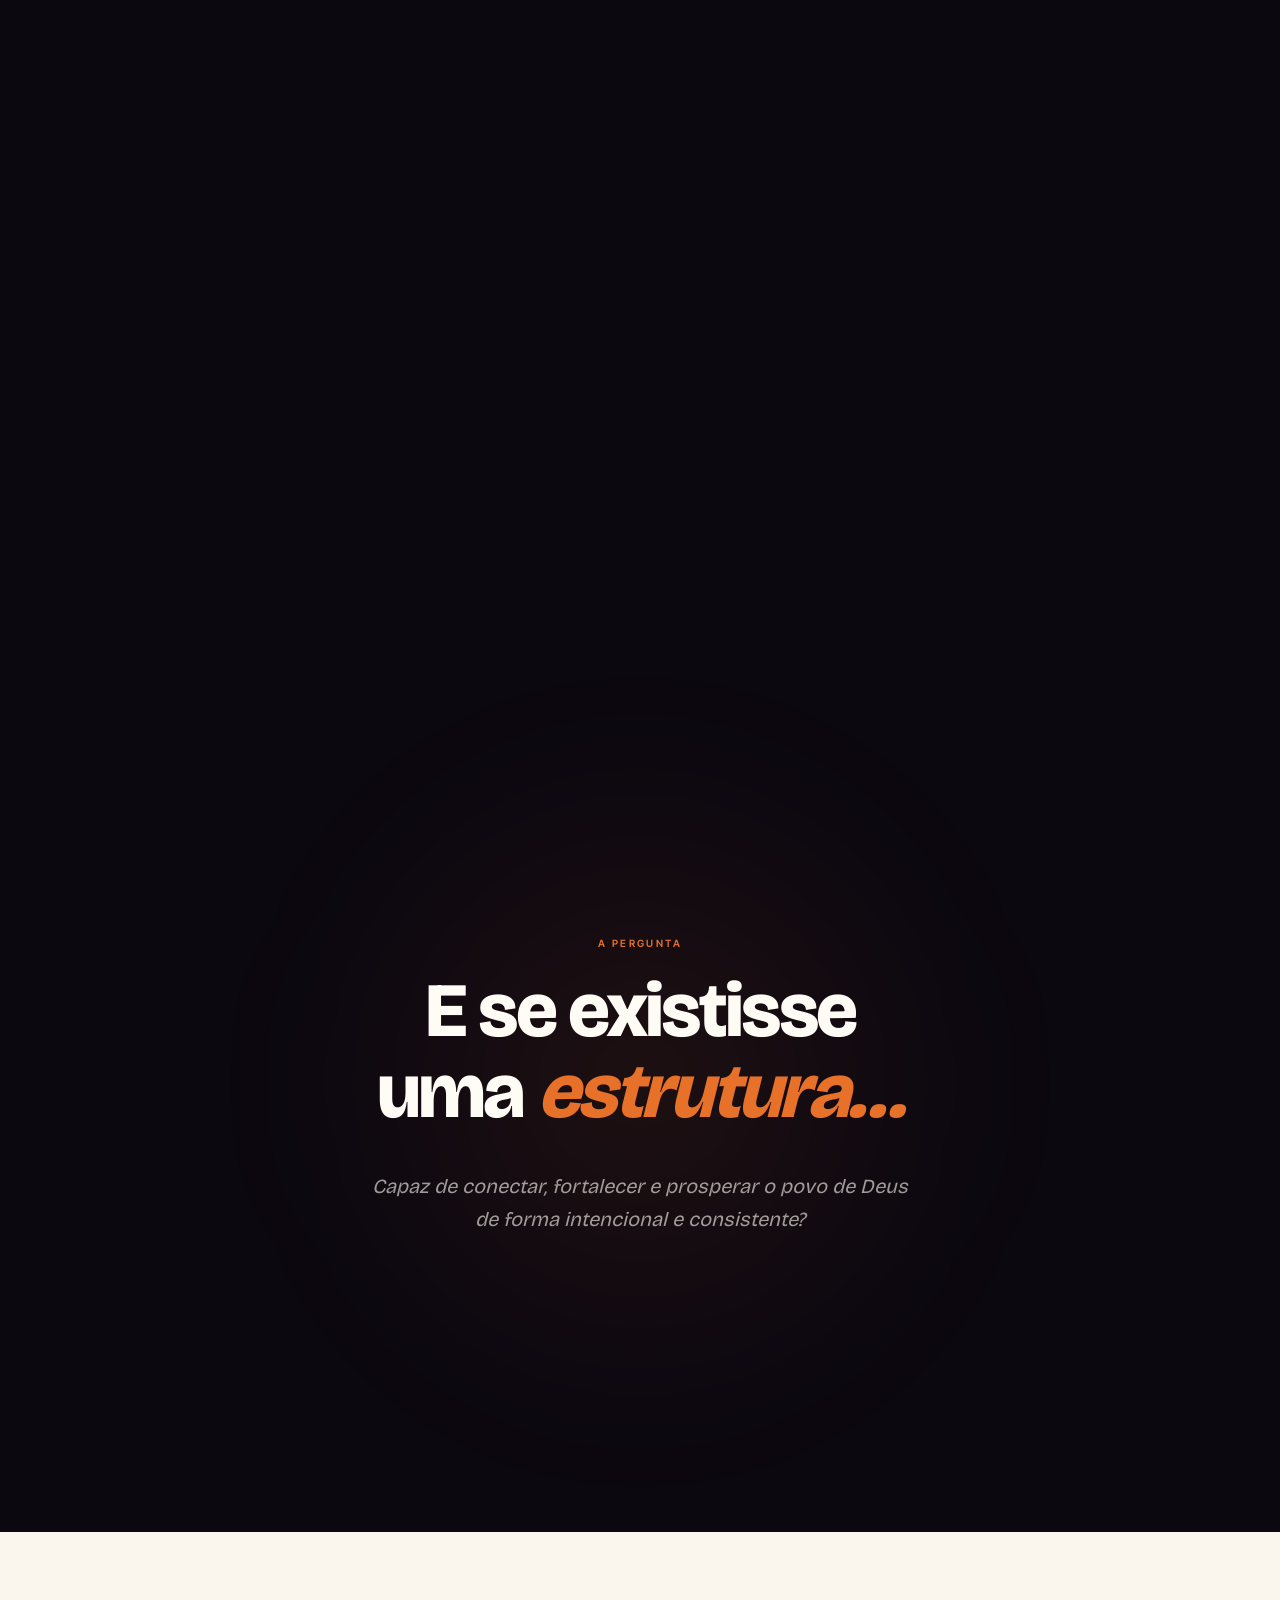
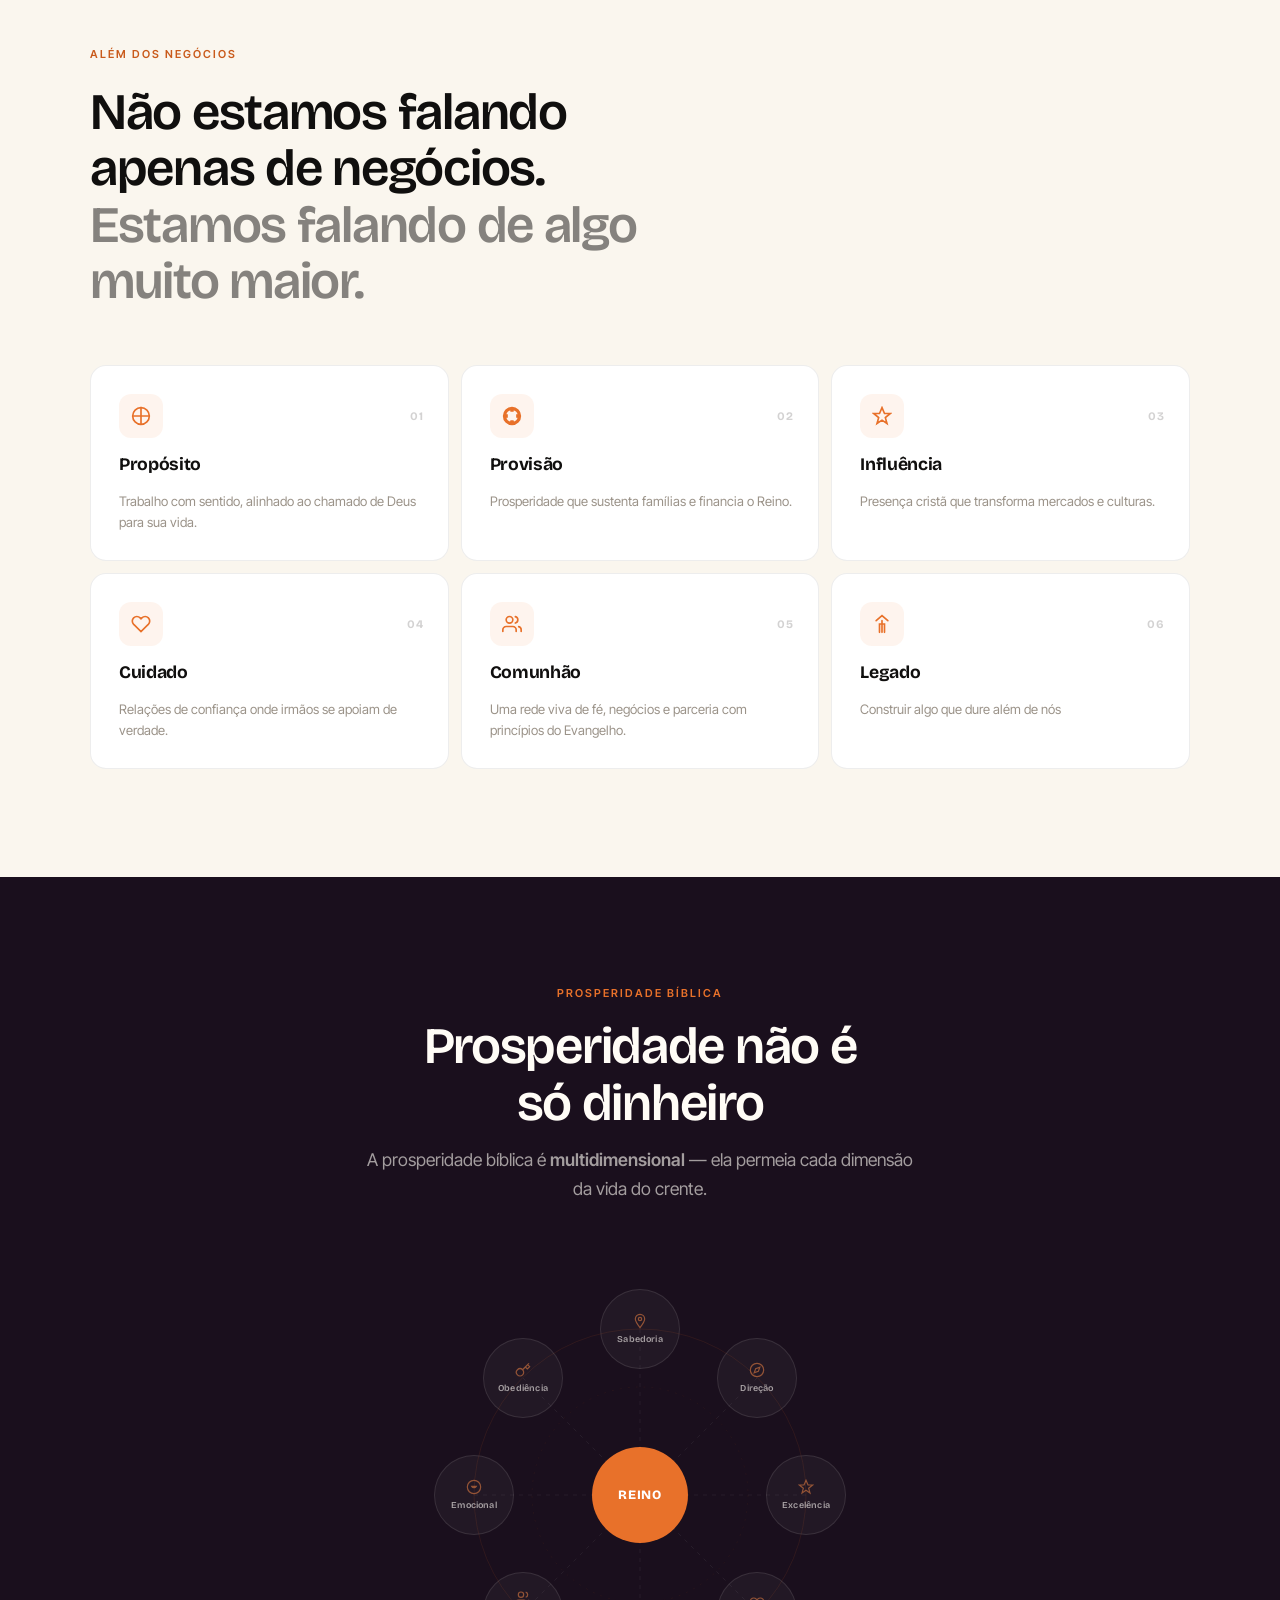
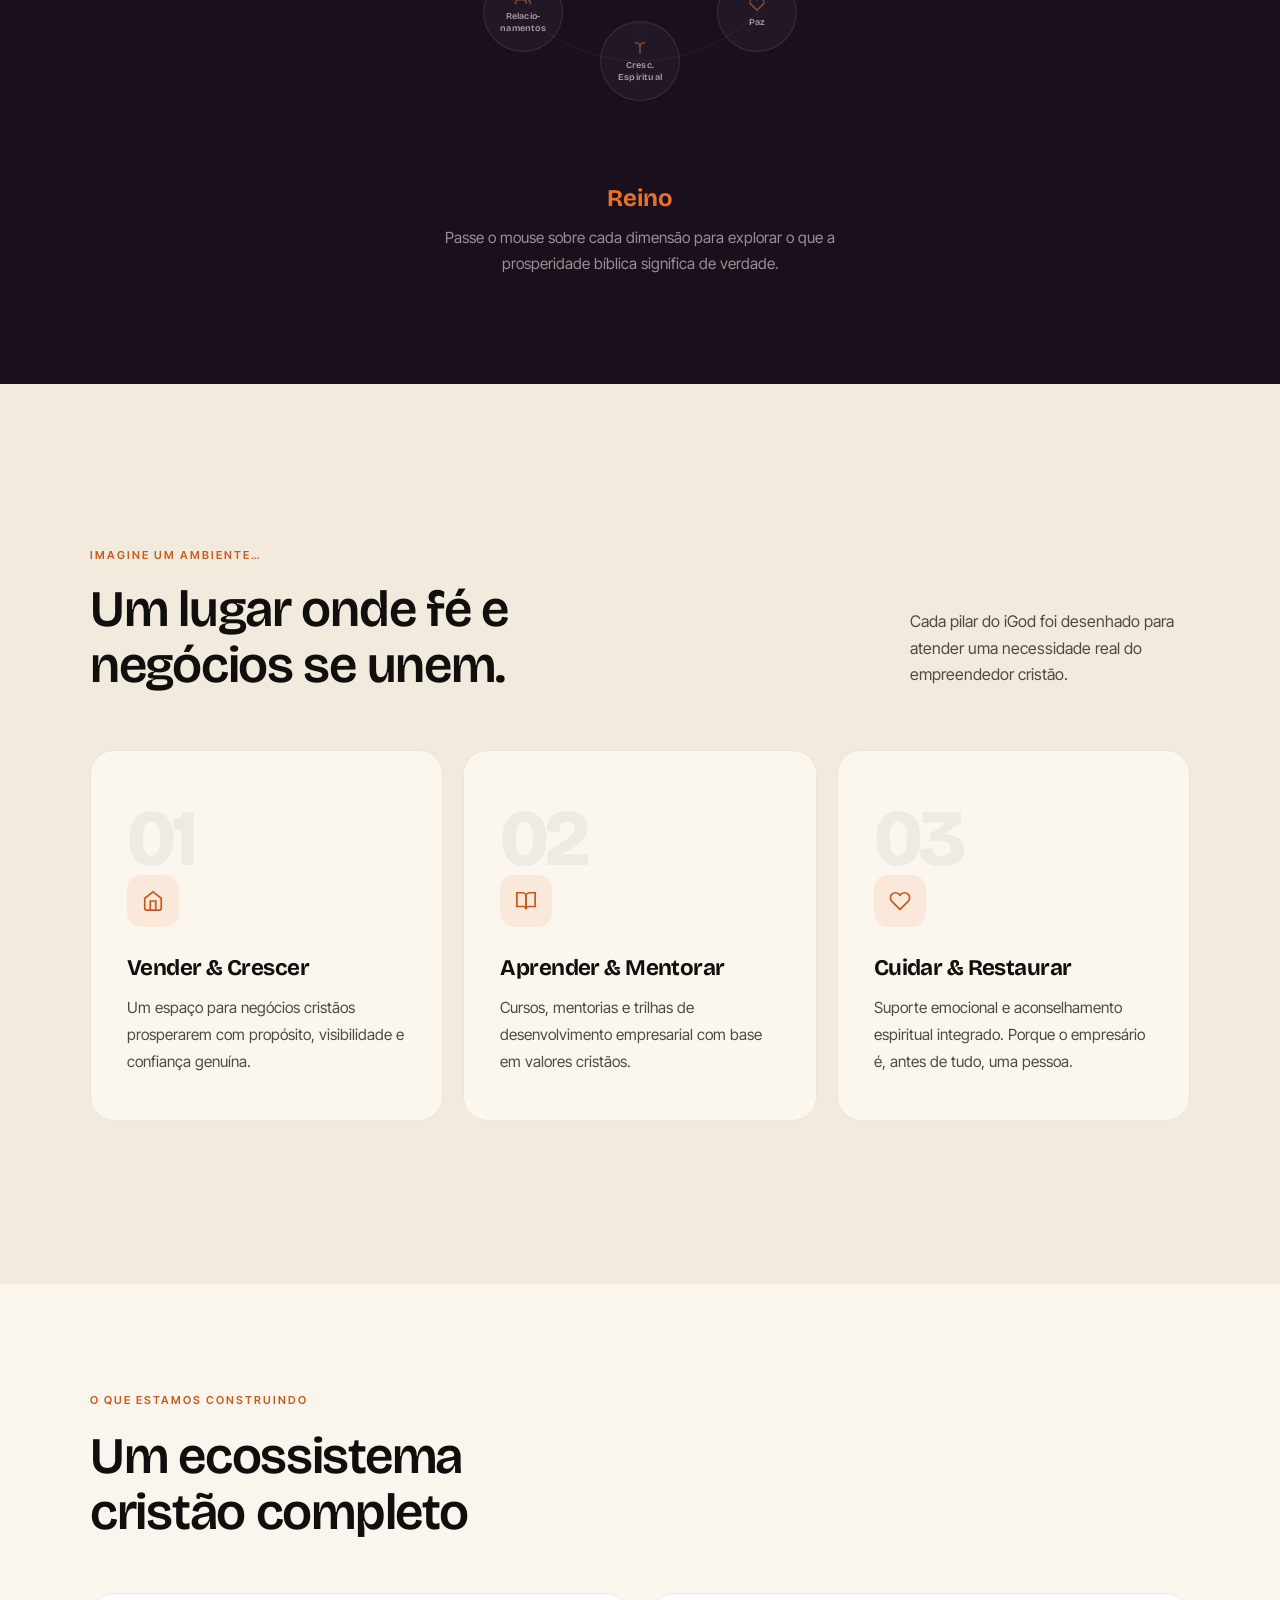
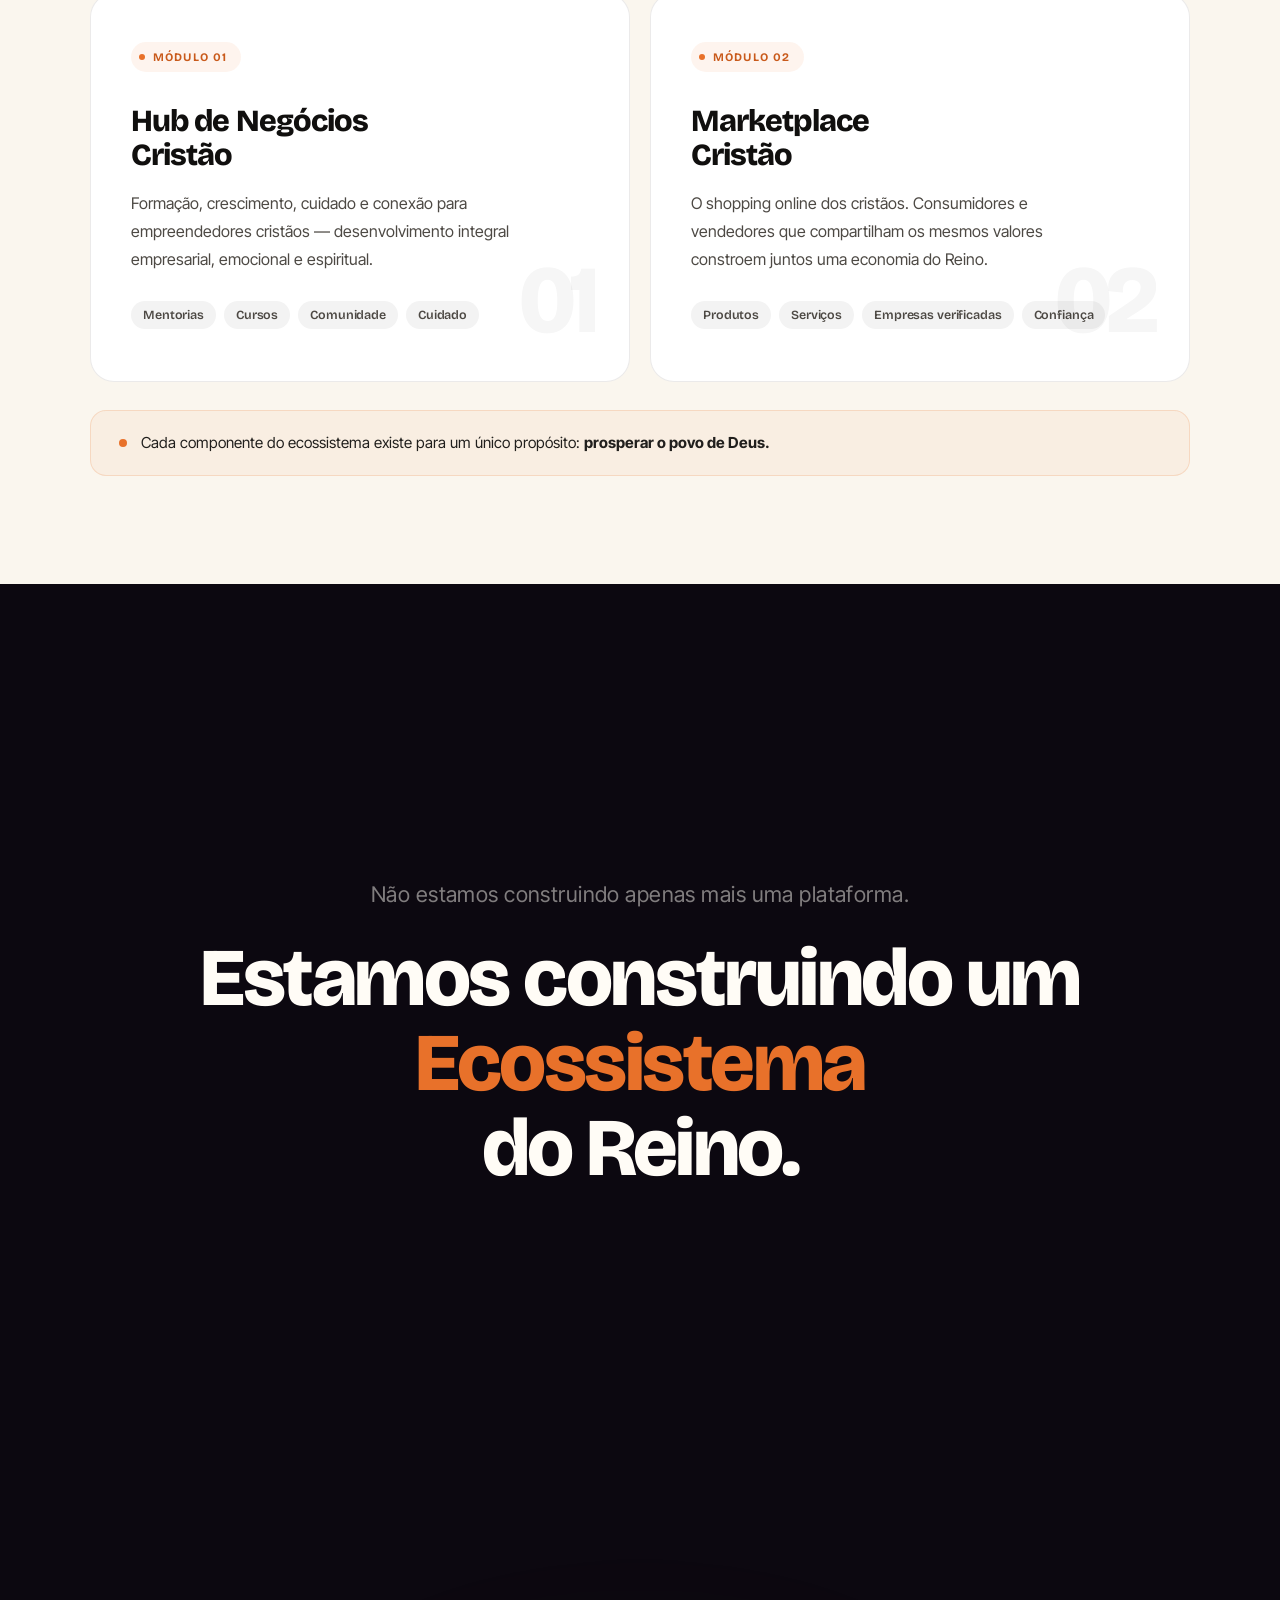
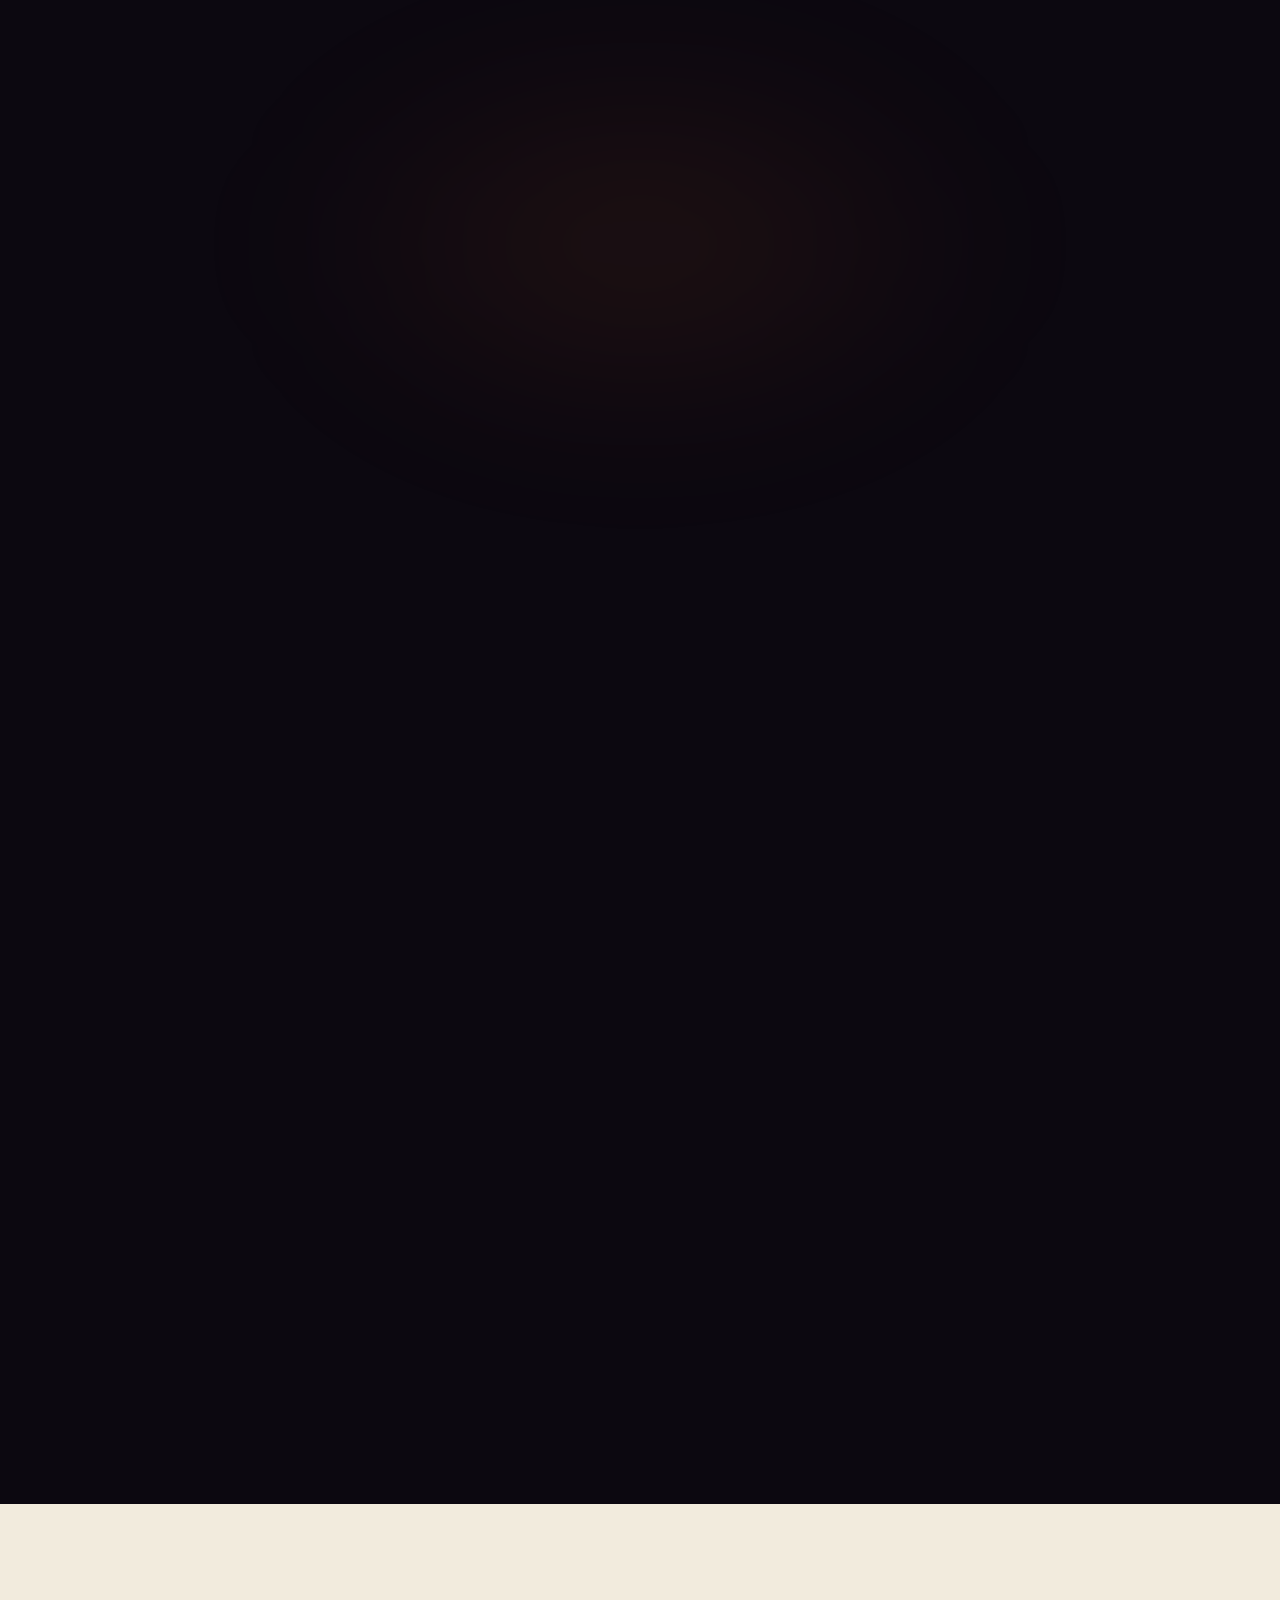
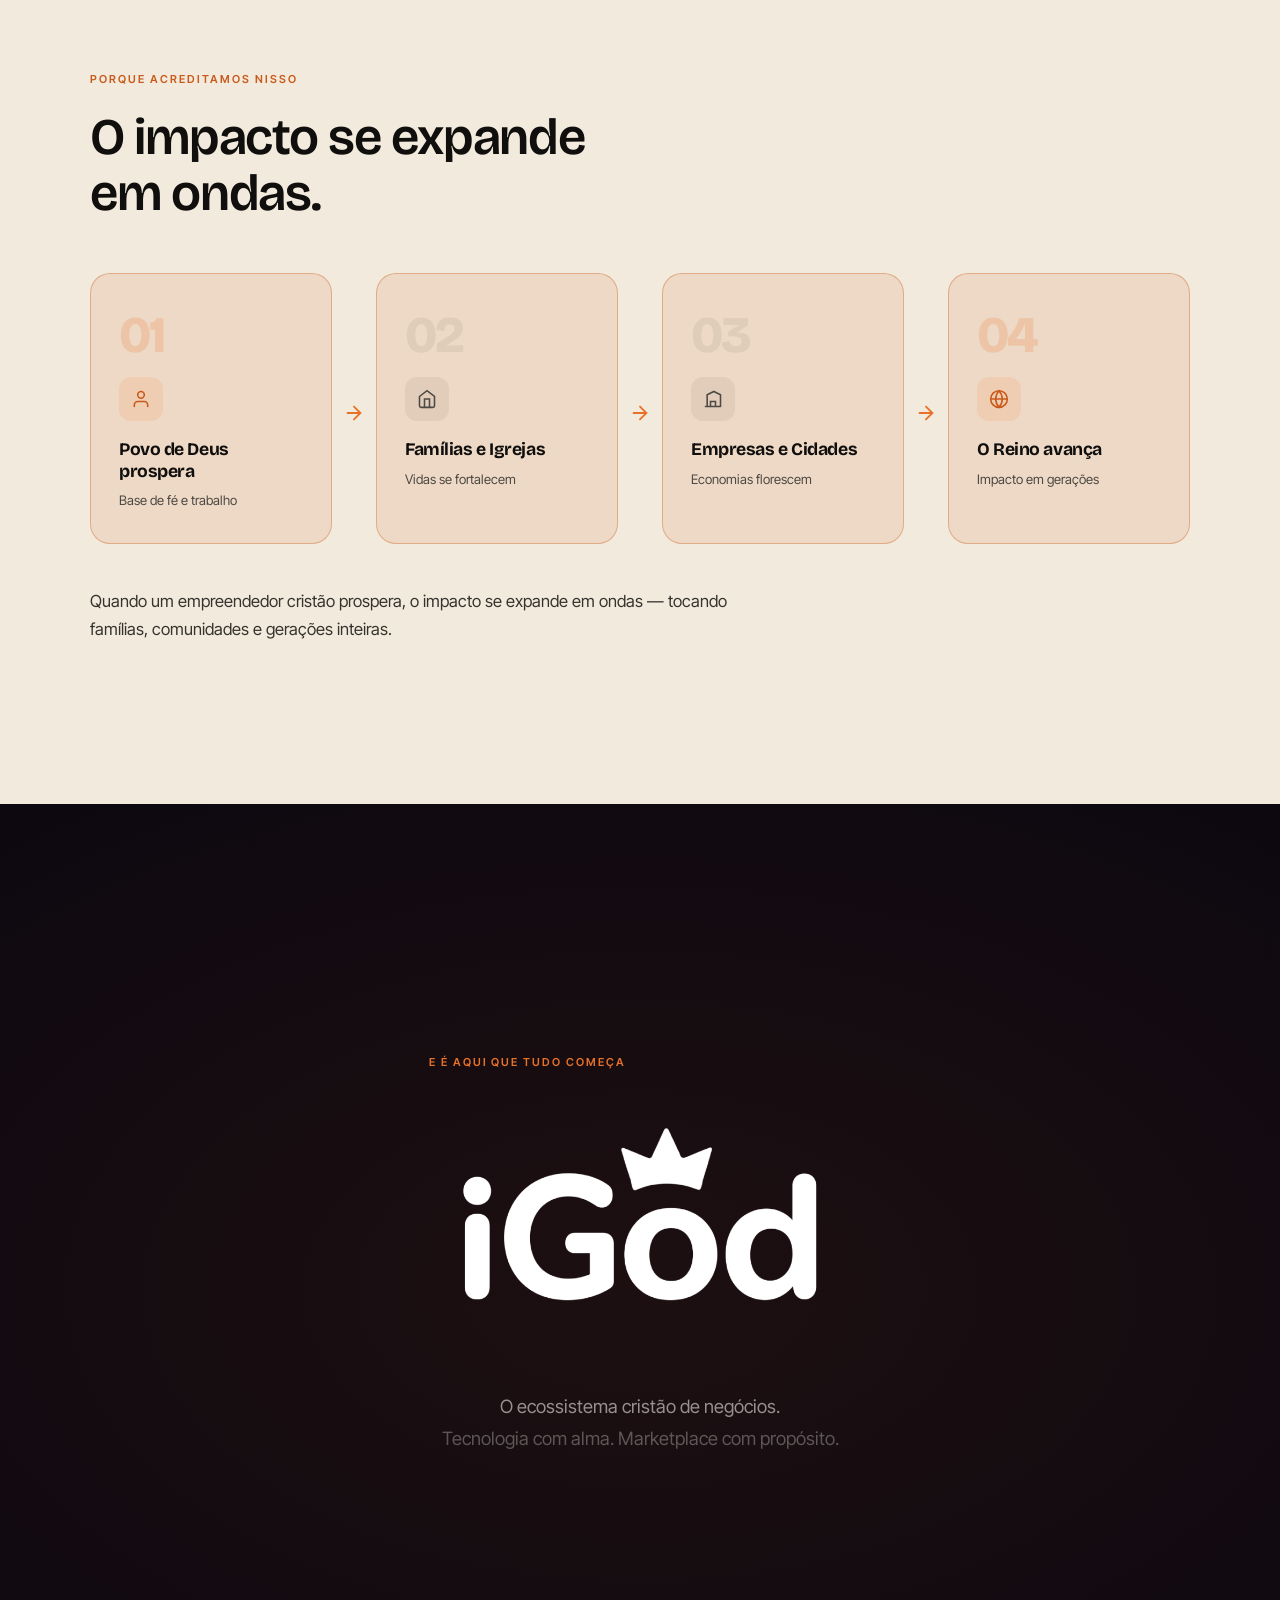
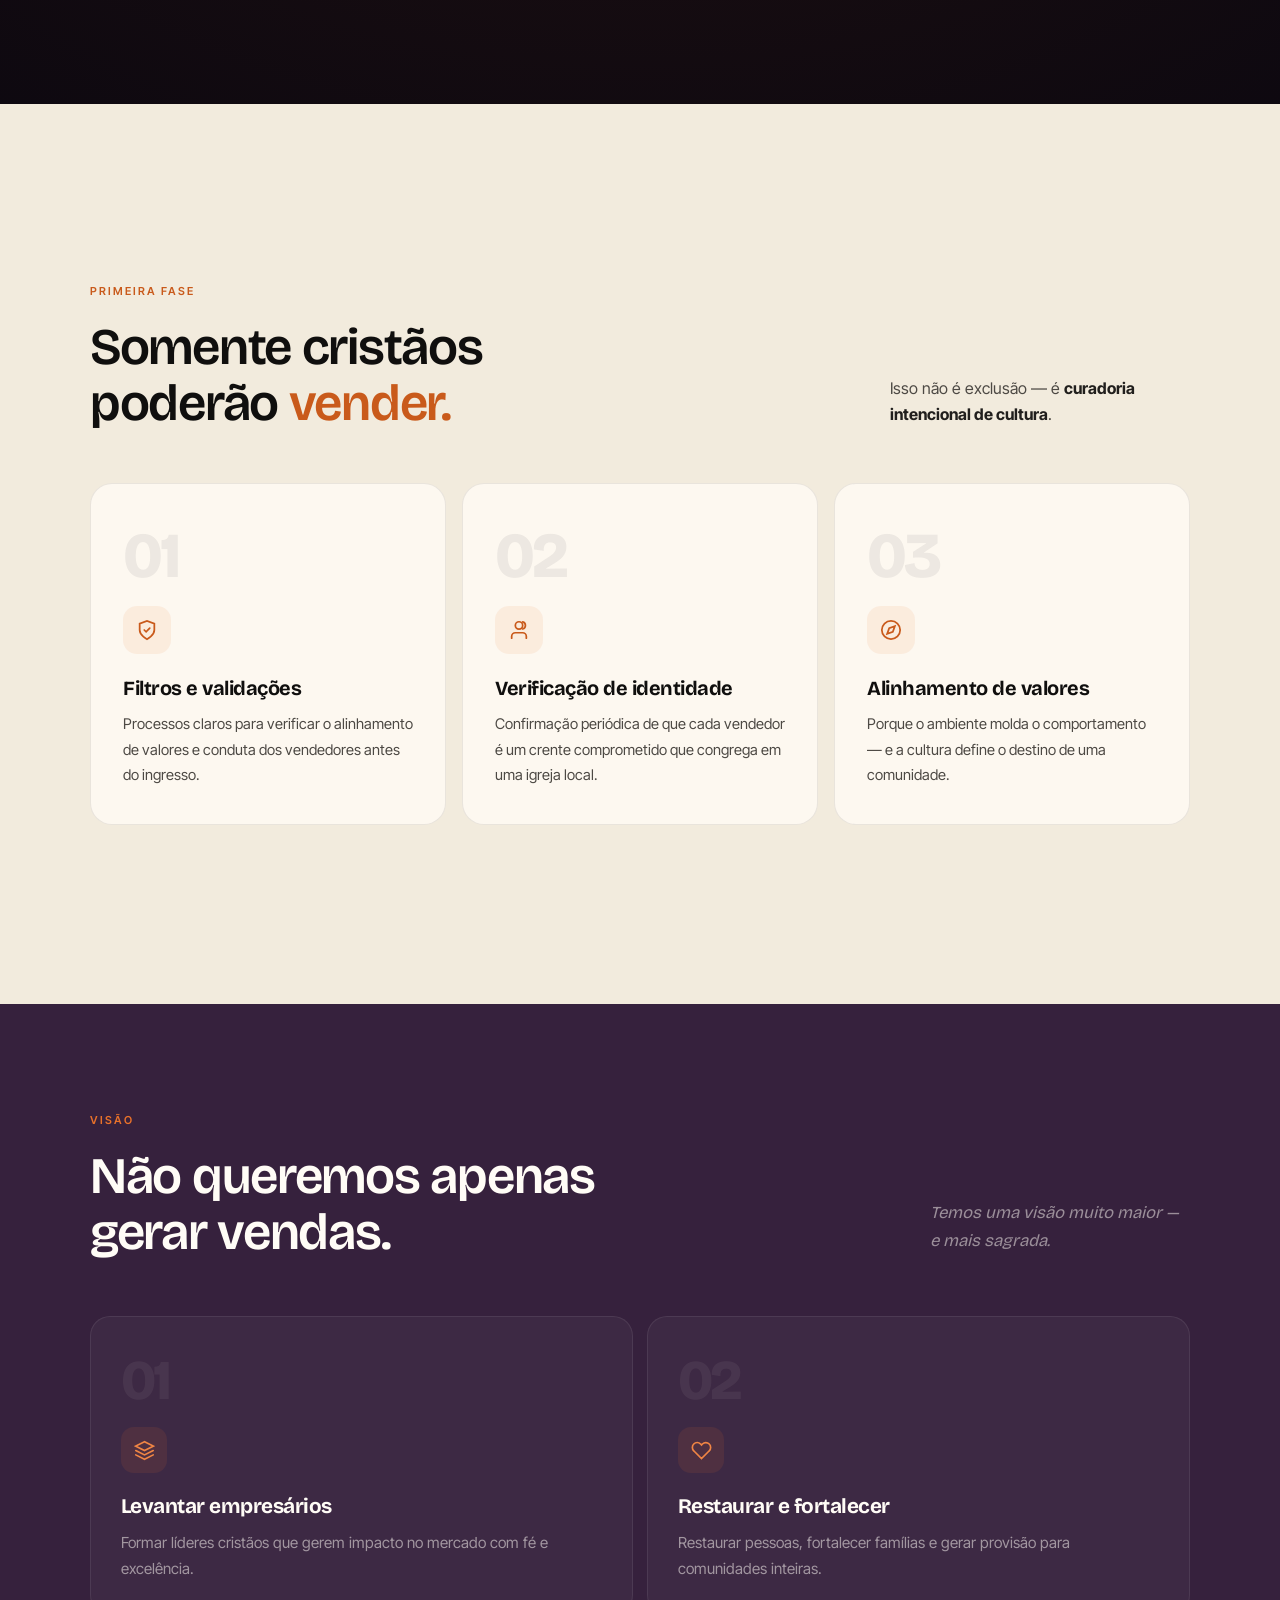
==== commit 1428f989: "alterações" ====
--- a/apresentacao.html
+++ b/apresentacao.html
@@ -1284,20 +1284,161 @@
 }
 
 /* ─────────────────────────────────────────────────────
-   S14 — LOGO REVEAL
+   S14 — LOGO REVEAL (cinematic)
 ───────────────────────────────────────────────────── */
 #s14 { text-align: center; }
 #s14::before {
   content: '';
   position: absolute; inset: -50%;
-  background: radial-gradient(ellipse 50% 40% at 50% 55%, rgba(201,90,27,.07) 0%, transparent 70%);
-}
+  background: radial-gradient(ellipse 60% 50% at 50% 52%, rgba(201,90,27,.09) 0%, transparent 70%);
+  pointer-events: none;
+}
+
+/* Frame — inline-block centers on page, text-align: left aligns children */
+.s14-frame {
+  display: inline-block;
+  text-align: left;
+  margin: 0 auto;
+}
+
+/* Wrap: relative container for all animated layers */
+.s14-wrap {
+  position: relative;
+  display: flex;
+  align-items: center;
+  justify-content: center;
+  margin: 14px 0 0;
+  padding: 32px;
+}
+
+/* Bigger logo specifically for S14 */
+#s14 .s14-logo-img {
+  height: clamp(100px, 20vw, 200px) !important;
+}
+
+/* Spark — tiny bright point, first thing to appear */
+.s14-spark {
+  position: absolute;
+  width: 8px; height: 8px;
+  top: 50%; left: 50%;
+  transform: translate(-50%,-50%) scale(0);
+  border-radius: 50%;
+  background: #fff8f0;
+  box-shadow: 0 0 18px 8px rgba(255,220,160,.9), 0 0 60px 30px rgba(232,113,42,.6);
+  opacity: 0;
+  z-index: 5;
+  pointer-events: none;
+}
+
+/* Bloom — warm radial burst that expands then fades */
+.s14-bloom {
+  position: absolute;
+  width: 380px; height: 380px;
+  top: 50%; left: 50%;
+  transform: translate(-50%,-50%) scale(0);
+  border-radius: 50%;
+  background: radial-gradient(circle,
+    rgba(255,242,224,.85) 0%,
+    rgba(232,113,42,.55)  20%,
+    rgba(232,113,42,.08)  52%,
+    transparent 70%
+  );
+  filter: blur(24px);
+  opacity: 0;
+  pointer-events: none;
+  z-index: 1;
+}
+
+/* Ripple rings — expand outward */
+.s14-ring {
+  position: absolute;
+  top: 50%; left: 50%;
+  border-radius: 50%;
+  border: 1px solid rgba(232,113,42,.7);
+  transform: translate(-50%,-50%) scale(0);
+  opacity: 0;
+  pointer-events: none;
+  z-index: 2;
+}
+.s14-ring.r1 { width:  90px; height:  90px; }
+.s14-ring.r2 { width: 180px; height: 180px; border-color: rgba(232,113,42,.45); }
+.s14-ring.r3 { width: 300px; height: 300px; border-color: rgba(232,113,42,.22); }
+
+/* Logo — springs in through the light */
+.s14-logo-img {
+  position: relative;
+  z-index: 3;
+  margin: 0 auto;
+  opacity: 0;
+  transform: scale(0.5);
+}
+
+/* Text elements — start hidden */
+.s14-eyebrow { display: block; opacity: 0; transform: translateY(-12px); }
+.s14-tagline  { opacity: 0; transform: translateY(18px); }
+
+/* ── Revealed state — triggers CSS animations ───── */
+#s14.revealed .s14-spark {
+  animation: s14Spark  .55s ease-out forwards;
+}
+#s14.revealed .s14-bloom {
+  animation: s14Bloom  2.4s cubic-bezier(.18,.8,.18,1) .08s forwards;
+}
+#s14.revealed .s14-ring.r1 {
+  animation: s14Ring   1.8s cubic-bezier(.15,.85,.15,1) .22s forwards;
+}
+#s14.revealed .s14-ring.r2 {
+  animation: s14Ring   2.3s cubic-bezier(.15,.85,.15,1) .38s forwards;
+}
+#s14.revealed .s14-ring.r3 {
+  animation: s14Ring   2.9s cubic-bezier(.15,.85,.15,1) .56s forwards;
+}
+#s14.revealed .s14-logo-img {
+  animation: s14Logo   1.15s cubic-bezier(.34,1.5,.64,1) .12s forwards;
+}
+#s14.revealed .s14-eyebrow {
+  animation: s14TextDown .9s var(--ease-out) .88s forwards;
+}
+#s14.revealed .s14-tagline {
+  animation: s14TextUp   .9s var(--ease-out) 1.12s forwards;
+}
+
+@keyframes s14Spark {
+  0%  { opacity: 0; transform: translate(-50%,-50%) scale(0); }
+  45% { opacity: 1; transform: translate(-50%,-50%) scale(1); }
+  100%{ opacity: 0; transform: translate(-50%,-50%) scale(2.5); }
+}
+@keyframes s14Bloom {
+  0%  { opacity: 0; transform: translate(-50%,-50%) scale(0); }
+  14% { opacity: 1; transform: translate(-50%,-50%) scale(.65); }
+  52% { opacity: .75; transform: translate(-50%,-50%) scale(1.1); }
+  100%{ opacity: 0; transform: translate(-50%,-50%) scale(2.2); }
+}
+@keyframes s14Ring {
+  0%  { opacity: 0;  transform: translate(-50%,-50%) scale(0); }
+  10% { opacity: .9; }
+  100%{ opacity: 0;  transform: translate(-50%,-50%) scale(2.4); }
+}
+@keyframes s14Logo {
+  0%  { opacity: 0; transform: scale(.5); }
+  55% { opacity: 1; transform: scale(1.08); }
+  100%{ opacity: 1; transform: scale(1); }
+}
+@keyframes s14TextDown {
+  from { opacity: 0; transform: translateY(-12px); }
+  to   { opacity: 1; transform: none; }
+}
+@keyframes s14TextUp {
+  from { opacity: 0; transform: translateY(18px); }
+  to   { opacity: 1; transform: none; }
+}
+
 .logo-tagline {
   font-size: clamp(.95rem, 1.6vw, 1.15rem);
   color: rgba(255,252,246,.55);
   max-width: 460px;
-  margin: 28px auto 0;
-  line-height: 1.65;
+  margin: 0 auto;
+  line-height: 1.72;
 }
 
 /* ─────────────────────────────────────────────────────
@@ -2149,7 +2290,7 @@
           <span class="v-num">05</span>
         </div>
         <h4>Comunhão</h4>
-        <p class="v-desc">Uma rede viva de fé, negócios e parceria no Evangelho.</p>
+        <p class="v-desc">Uma rede viva de fé, negócios e parceria com princípios do Evangelho.</p>
       </div>
       <div class="value-card">
         <div class="v-card-top">
@@ -2159,7 +2300,7 @@
           <span class="v-num">06</span>
         </div>
         <h4>Legado</h4>
-        <p class="v-desc">Construir algo que dure além de você e honre a Deus.</p>
+        <p class="v-desc">Construir algo que dure além de nós</p>
       </div>
     </div>
   </div>
@@ -2432,76 +2573,28 @@
 </section>
 
 <!-- ══════════════════════════════════════════════════
-     S13 — O POSICIONAMENTO
-═══════════════════════════════════════════════════ -->
-<section id="s13" class="section t-dark" data-section="12">
-  <div class="inner">
-    <div class="s13-left">
-      <div>
-        <span class="eyebrow anim" style="display:block;margin-bottom:20px;">O posicionamento do iGod</span>
-        <p class="pos-body anim d1">
-          O iGod não é &ldquo;para todos&rdquo;.<br>
-          É <strong style="color:var(--sand-50);font-weight:700;">assumidamente cristão</strong>, fundamentado em princípios bíblicos e construído para fortalecer o povo de Deus.
-        </p>
-        <p class="pos-lead anim d2">E essa é a nossa maior força:</p>
-        <h2 class="jesus-stmt anim d3">Jesus<br>Cristo.</h2>
-      </div>
-    </div>
-
-    <div class="s13-right anim-left">
-      <img src="assets/apresentacao3.webp" alt="Empreendedor cristão" loading="lazy">
-      <div class="s13-badge">
-        <div class="s13-badge-icon">
-          <svg width="15" height="15" fill="none" stroke="var(--ember-400)" stroke-width="2" stroke-linecap="round" viewBox="0 0 24 24"><path d="M12 22s8-4 8-10V5l-8-3-8 3v7c0 6 8 10 8 10z"/></svg>
-        </div>
-        <p>Identidade definida gera <strong style="color:var(--sand-50);">comunidade forte</strong> e <strong style="color:var(--sand-50);">propósito compartilhado</strong>. Ser específico é diferencial.</p>
-      </div>
-    </div>
-  </div>
-</section>
-
-<!-- ══════════════════════════════════════════════════
      S14 — LOGO REVEAL
 ═══════════════════════════════════════════════════ -->
 <section id="s14" class="section t-deep" data-section="13">
   <div class="inner" style="text-align:center;">
-    <span class="eyebrow anim">E é aqui que tudo começa</span>
-    <div class="logo-reveal-wrap anim-scale" style="margin:44px auto;">
-      <img src="assets/igod-logo.png" alt="iGod" class="logo-img logo-img--reveal" style="margin:0 auto;">
+    <div class="s14-frame">
+      <span class="eyebrow s14-eyebrow">E é aqui que tudo começa</span>
+      <div class="s14-wrap">
+        <div class="s14-spark"></div>
+        <div class="s14-bloom"></div>
+        <div class="s14-ring r1"></div>
+        <div class="s14-ring r2"></div>
+        <div class="s14-ring r3"></div>
+        <img src="assets/igod-logo.png" alt="iGod" class="logo-img logo-img--reveal s14-logo-img">
+      </div>
     </div>
-    <p class="logo-tagline anim d1">
+    <p class="logo-tagline s14-tagline" style="margin-top:36px;">
       O ecossistema cristão de negócios.<br>
       <span style="opacity:.55">Tecnologia com alma. Marketplace com propósito.</span>
     </p>
   </div>
 </section>
 
-<!-- ══════════════════════════════════════════════════
-     S15 — O QUE É O iGOD
-═══════════════════════════════════════════════════ -->
-<section id="s15" class="section t-dark" data-section="14">
-  <div class="inner">
-    <span class="eyebrow anim">O que é o iGod?</span>
-    <h2 class="d-lg anim d1" style="max-width:680px;margin-bottom:14px;">
-      Uma ferramenta para<br>fortalecer o Reino
-    </h2>
-    <p class="body-lg anim d2" style="max-width:600px;opacity:.72;margin-bottom:0;">
-      Através da unidade do corpo de Cristo, onde um apoia o outro.
-    </p>
-    <div class="two-cards">
-      <div class="big-card anim d3">
-        <span class="card-label">Módulo 01</span>
-        <h3>Hub de Negócios Cristão</h3>
-        <p>Formação, crescimento, cuidado e conexão para empreendedores cristãos. Um espaço de desenvolvimento integral — empresarial, emocional e espiritual.</p>
-      </div>
-      <div class="big-card anim d4">
-        <span class="card-label">Módulo 02</span>
-        <h3>Marketplace Cristão</h3>
-        <p>O shopping online dos cristãos. Um ambiente onde consumidores e vendedores compartilham os mesmos valores e constroem juntos uma economia do Reino.</p>
-      </div>
-    </div>
-  </div>
-</section>
 
 <!-- ══════════════════════════════════════════════════
      S16 — PRIMEIRA FASE
@@ -2867,6 +2960,11 @@
     setTimeout(() => row.classList.add('st-in'), i * 140));
 });
 
+// S14: cinematic logo reveal — fires once when section reaches 30% visibility
+makeObs(document.getElementById('s14'), 0.30, () => {
+  document.getElementById('s14').classList.add('revealed');
+});
+
 // S7: roda interativa
 (function() {
   const nodes = [
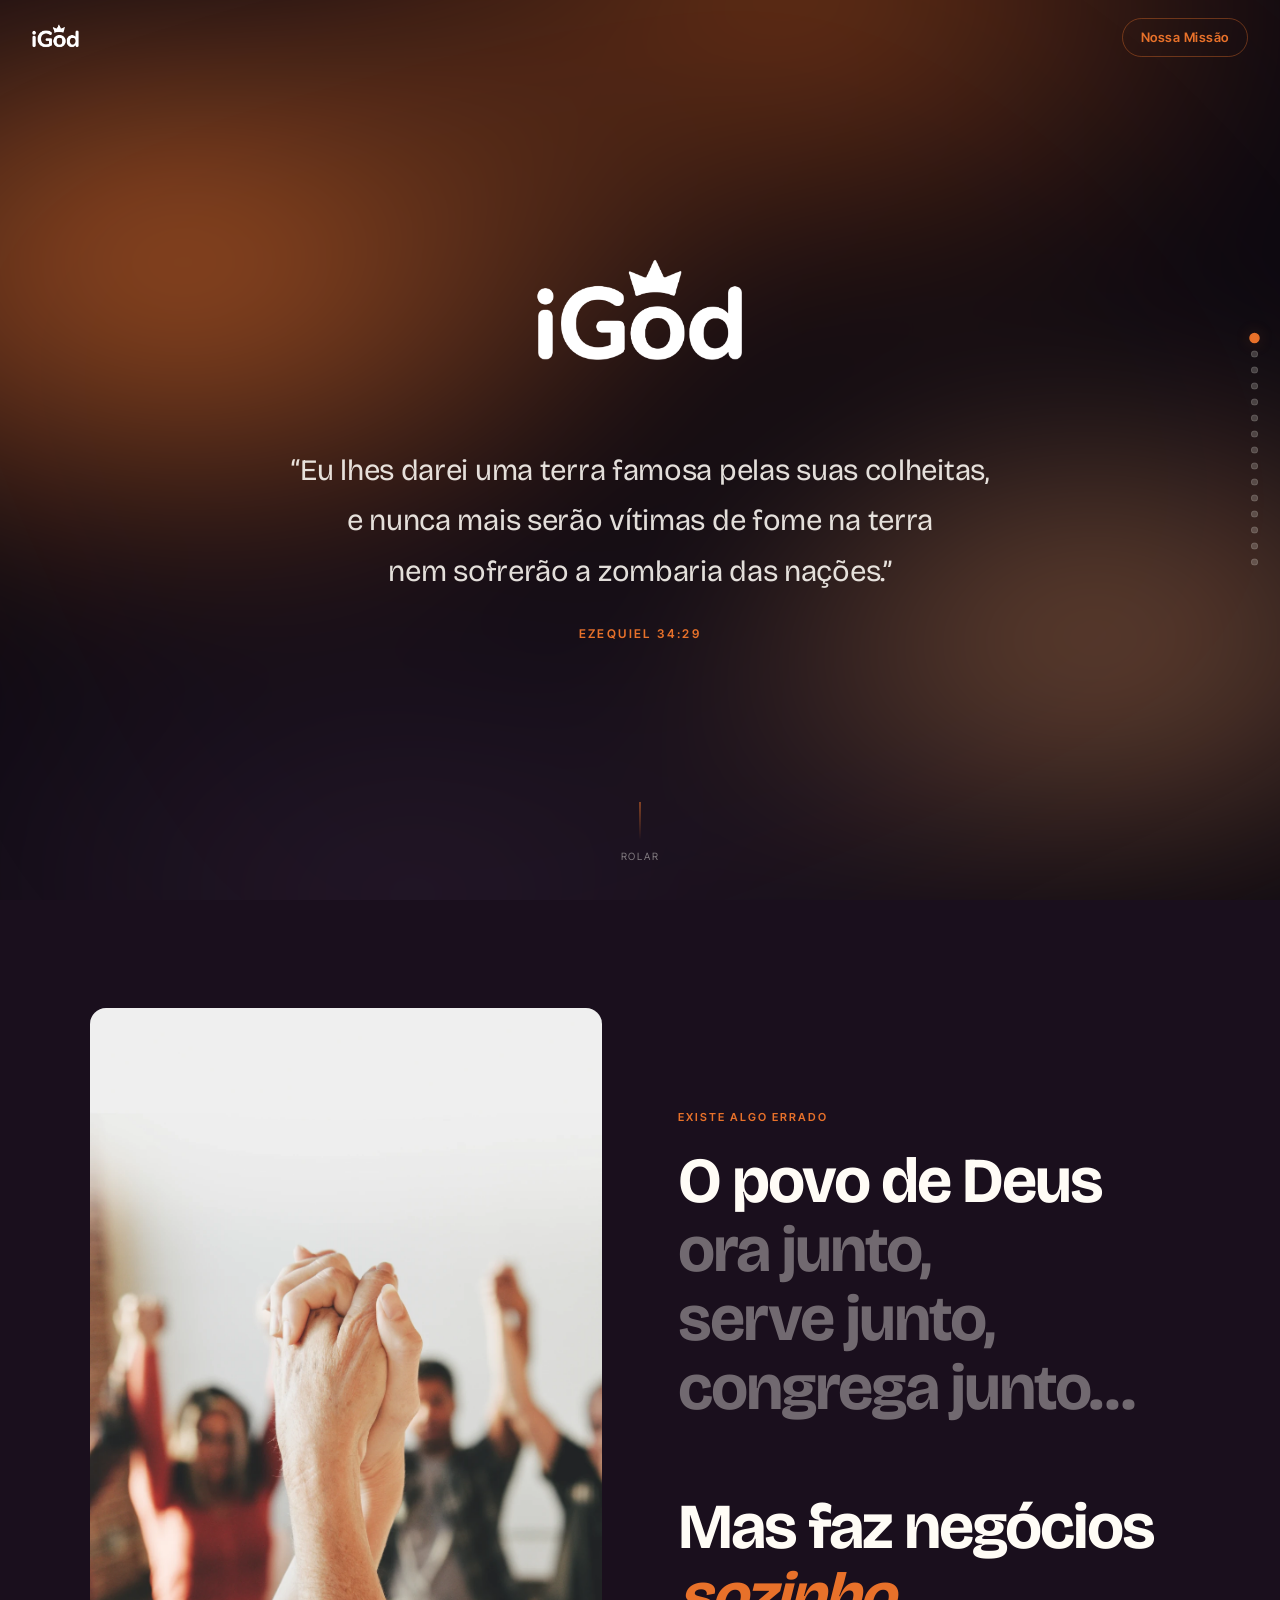
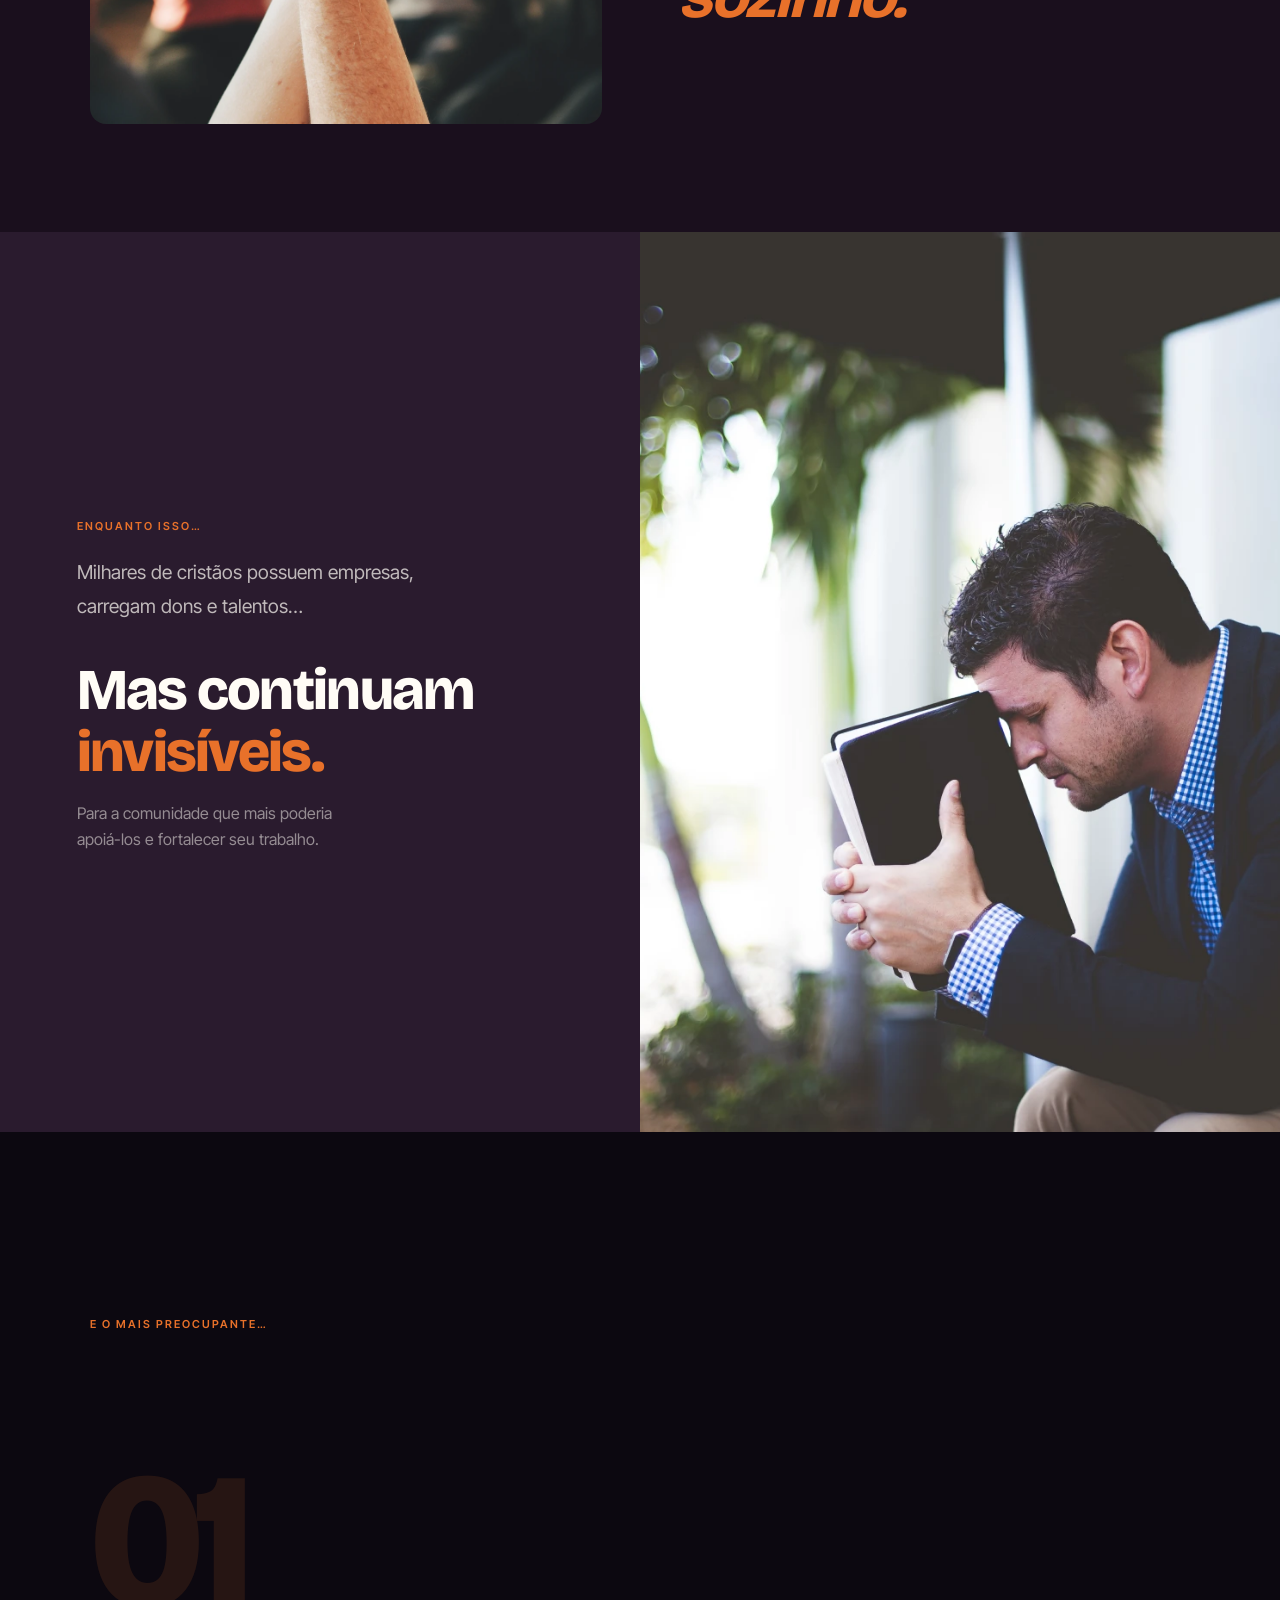
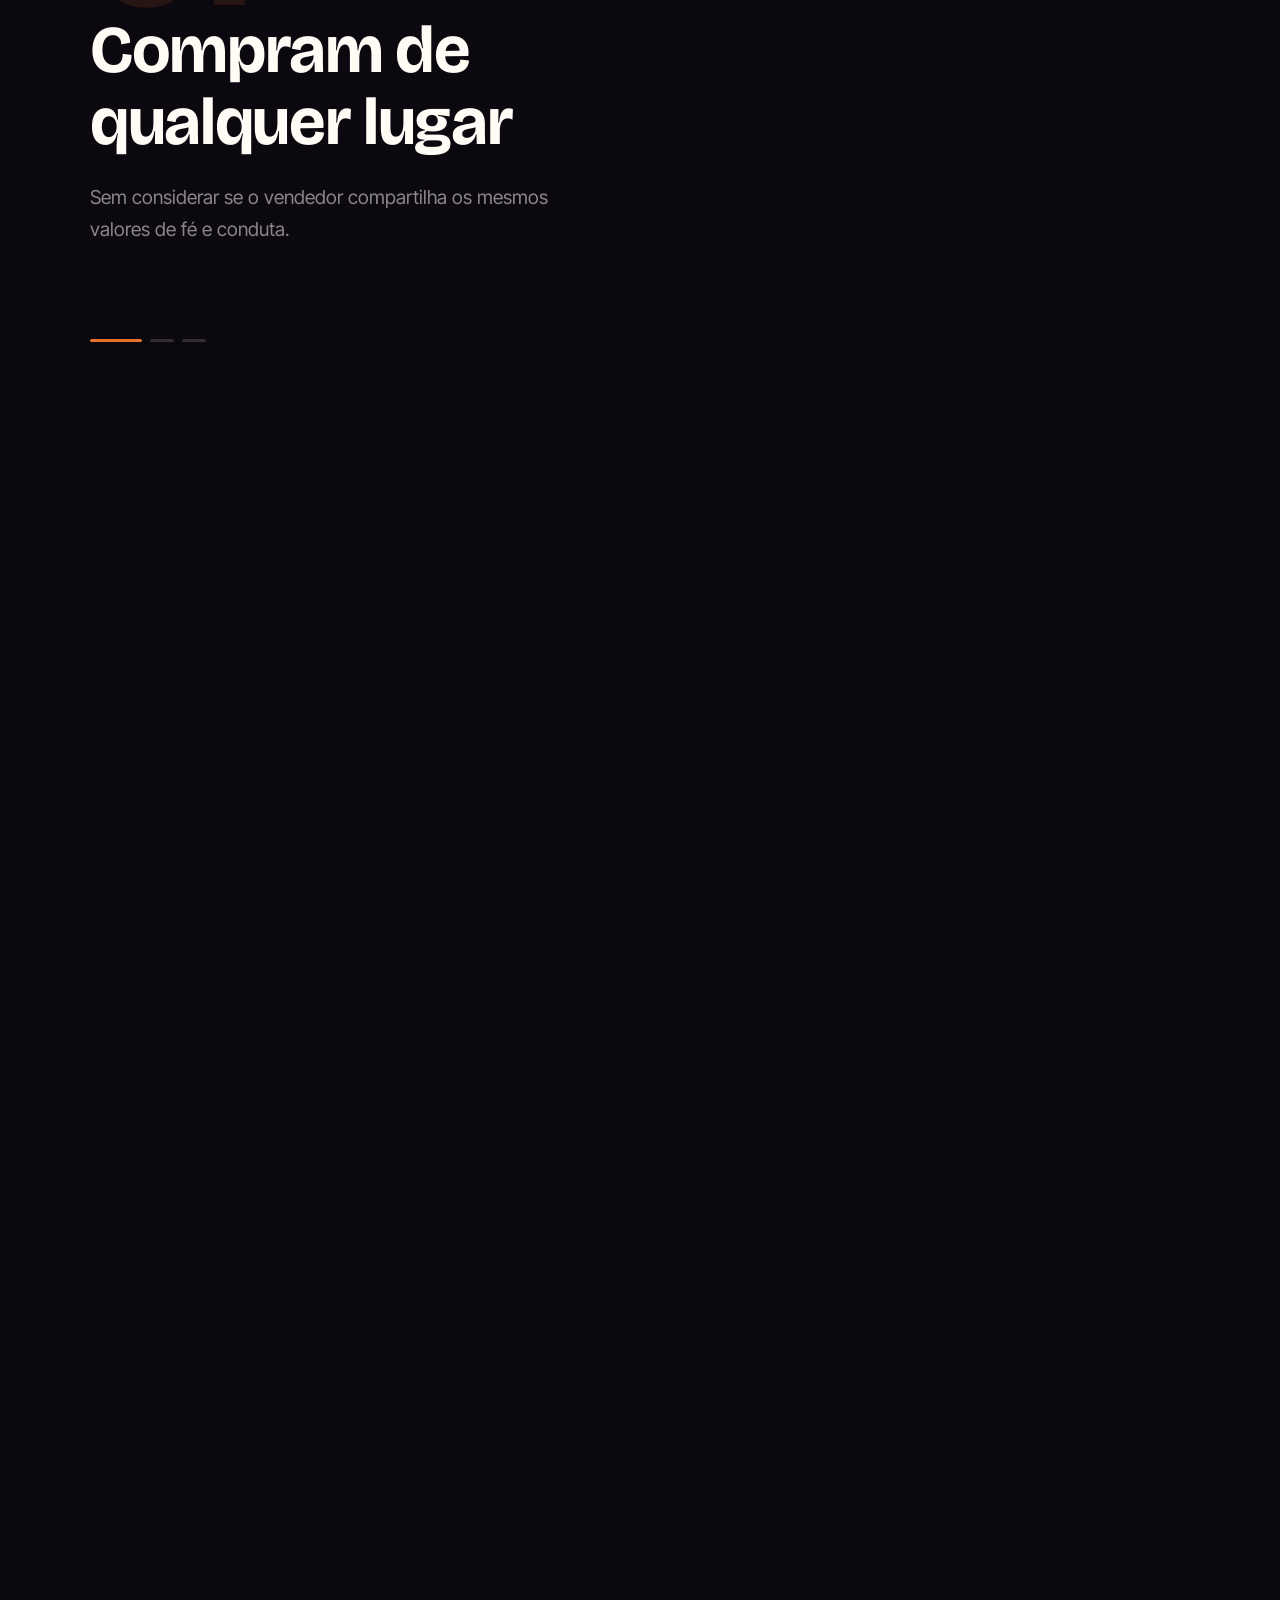
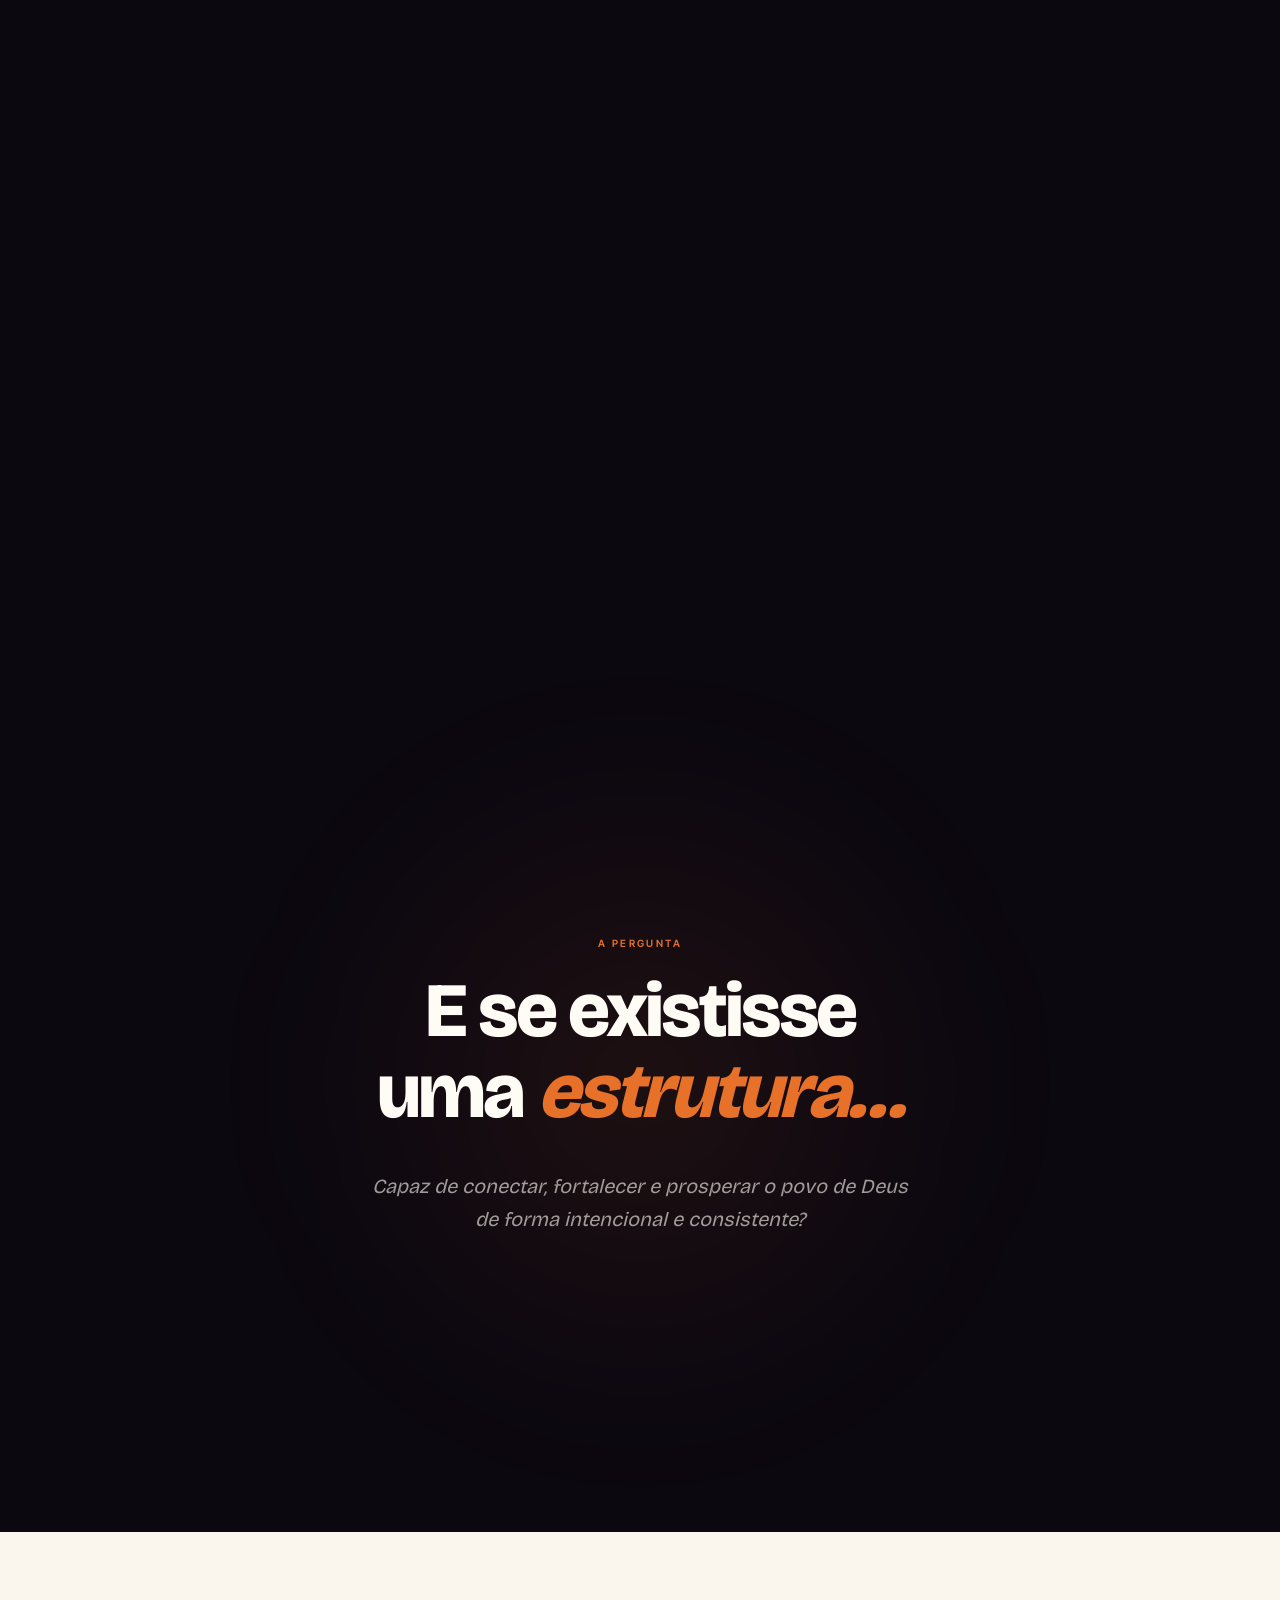
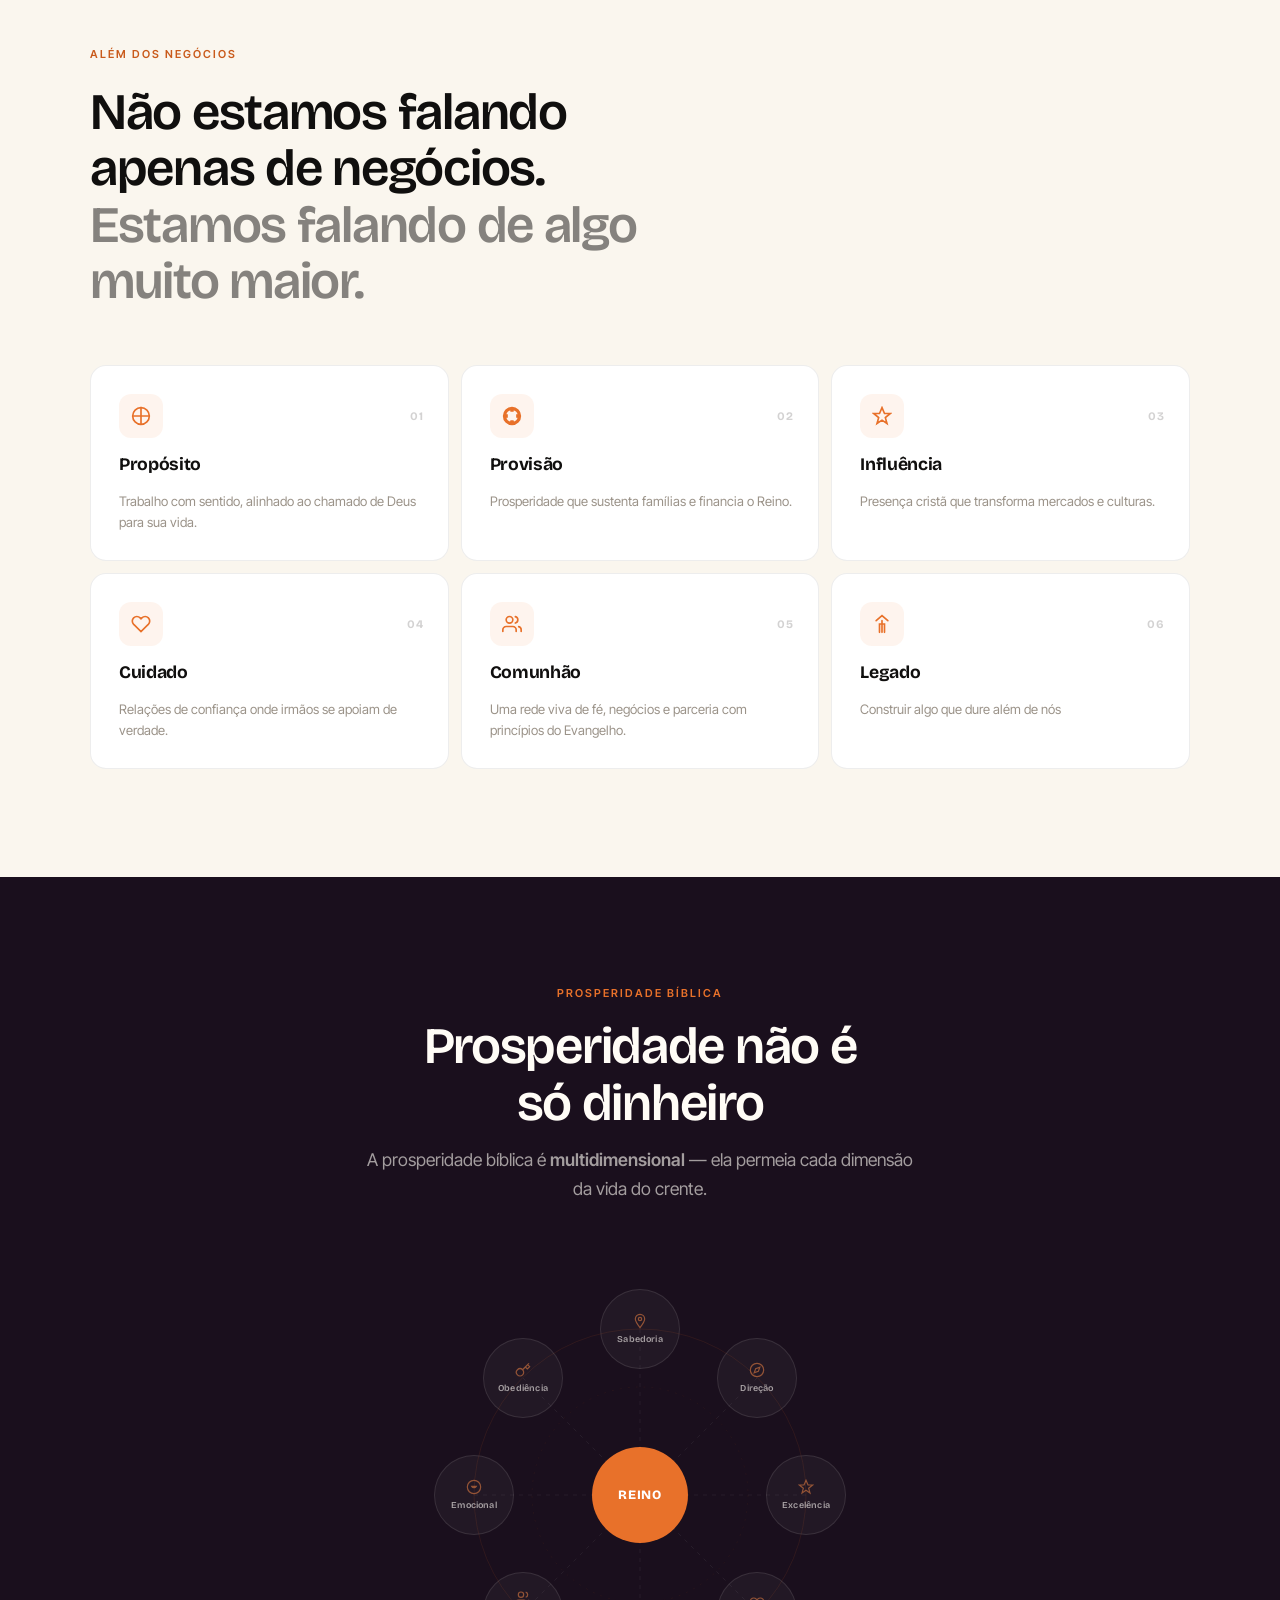
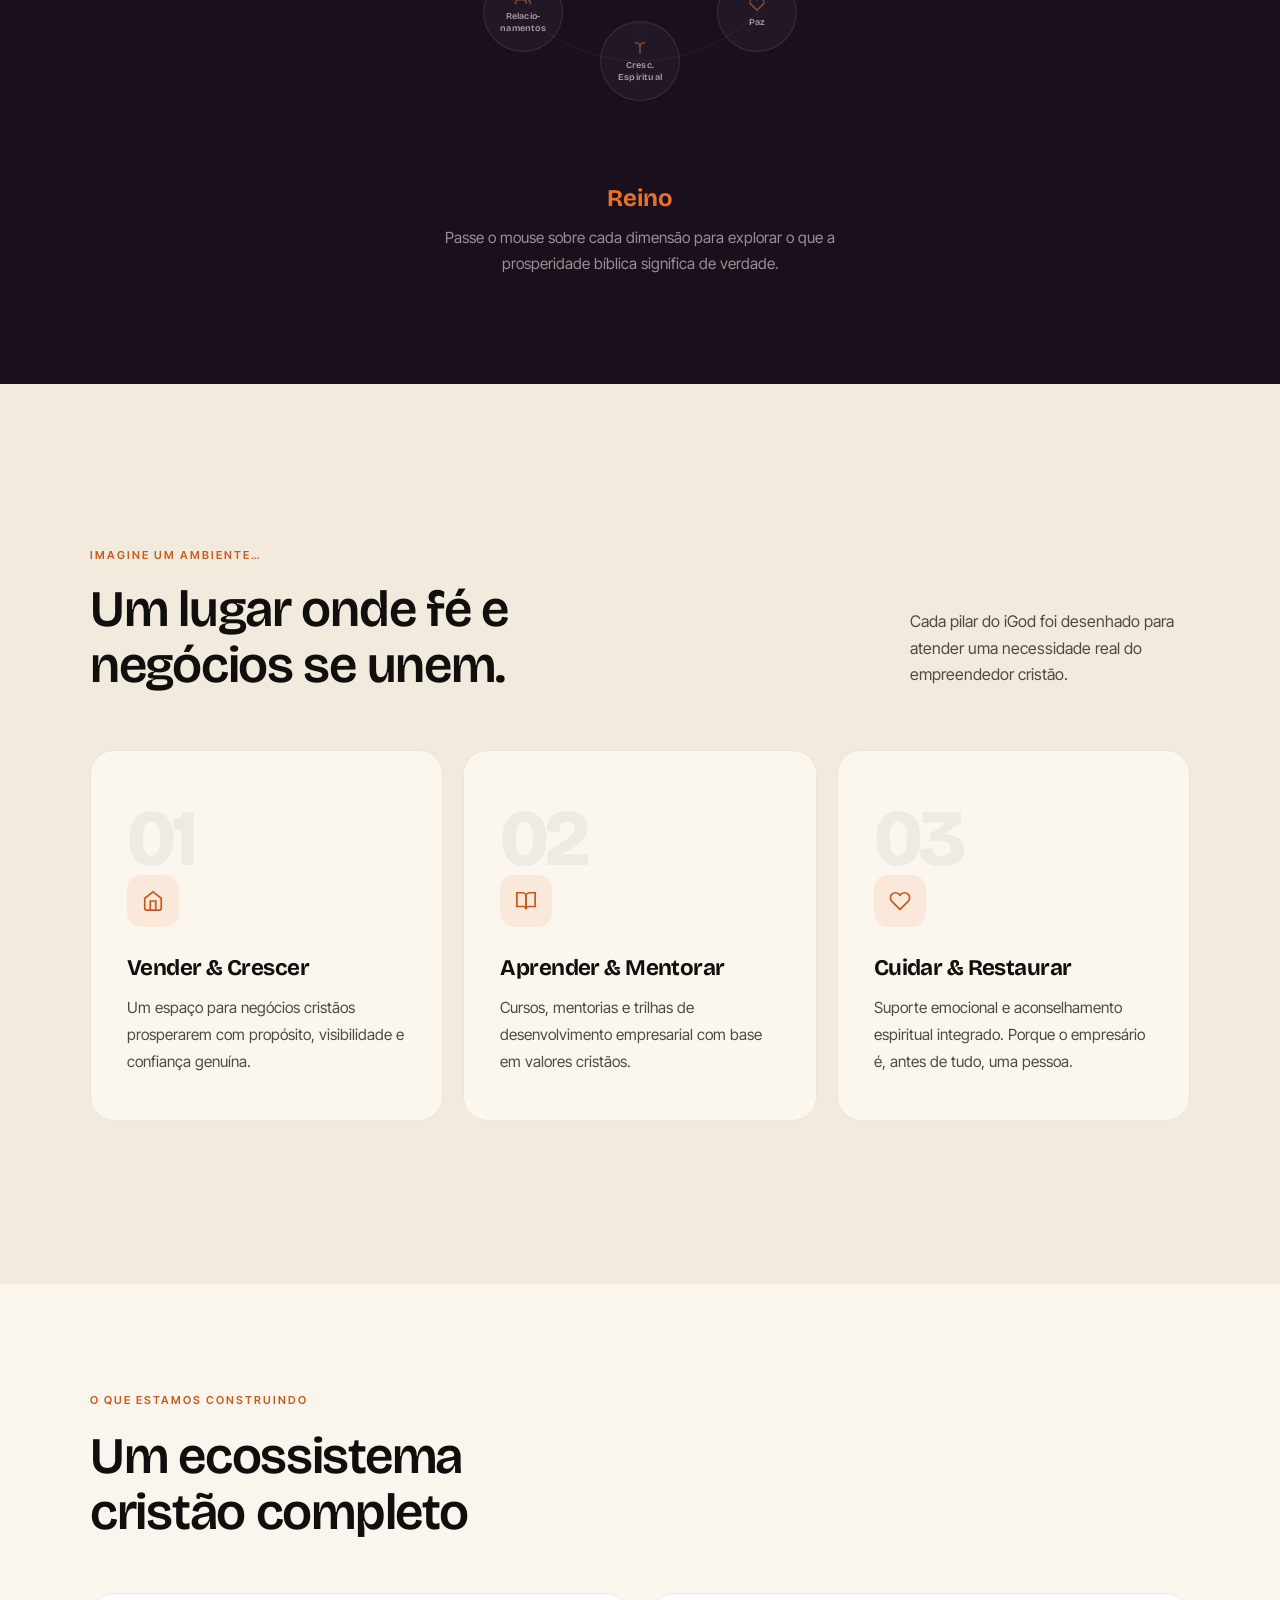
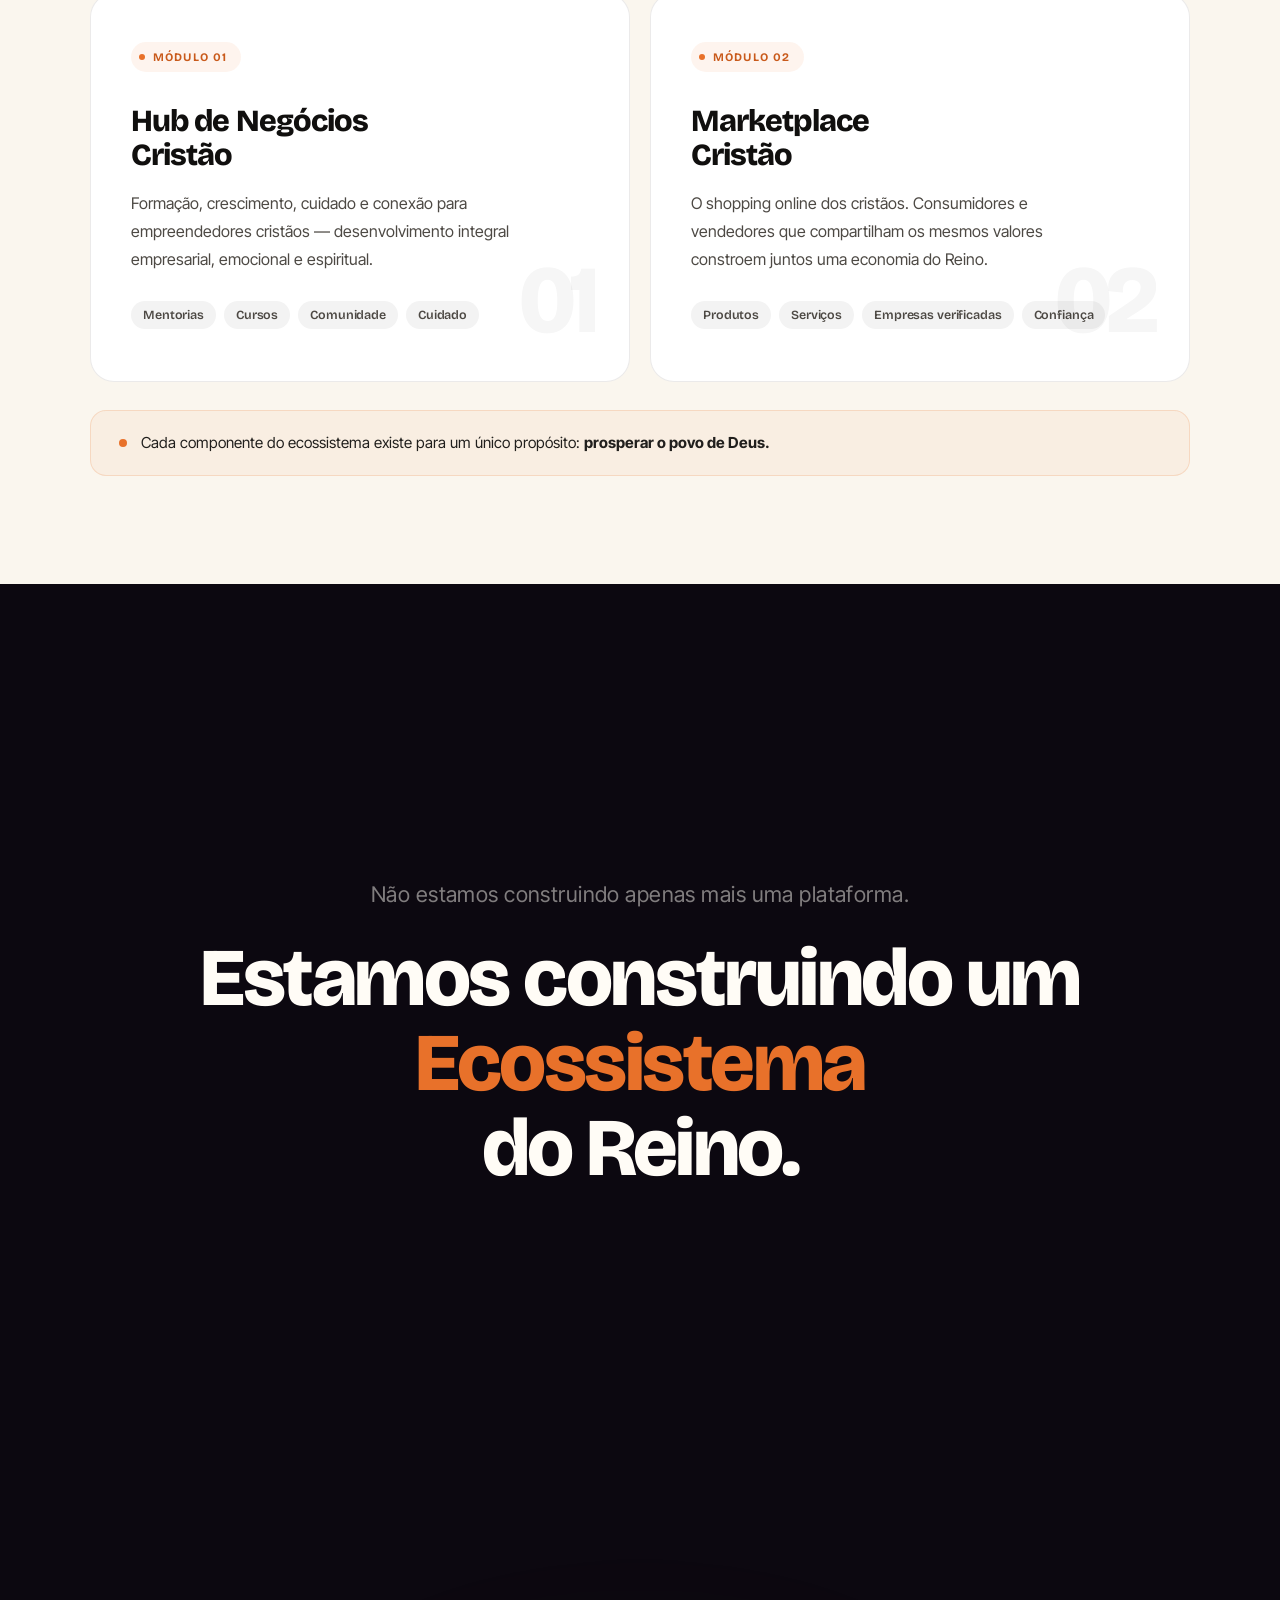
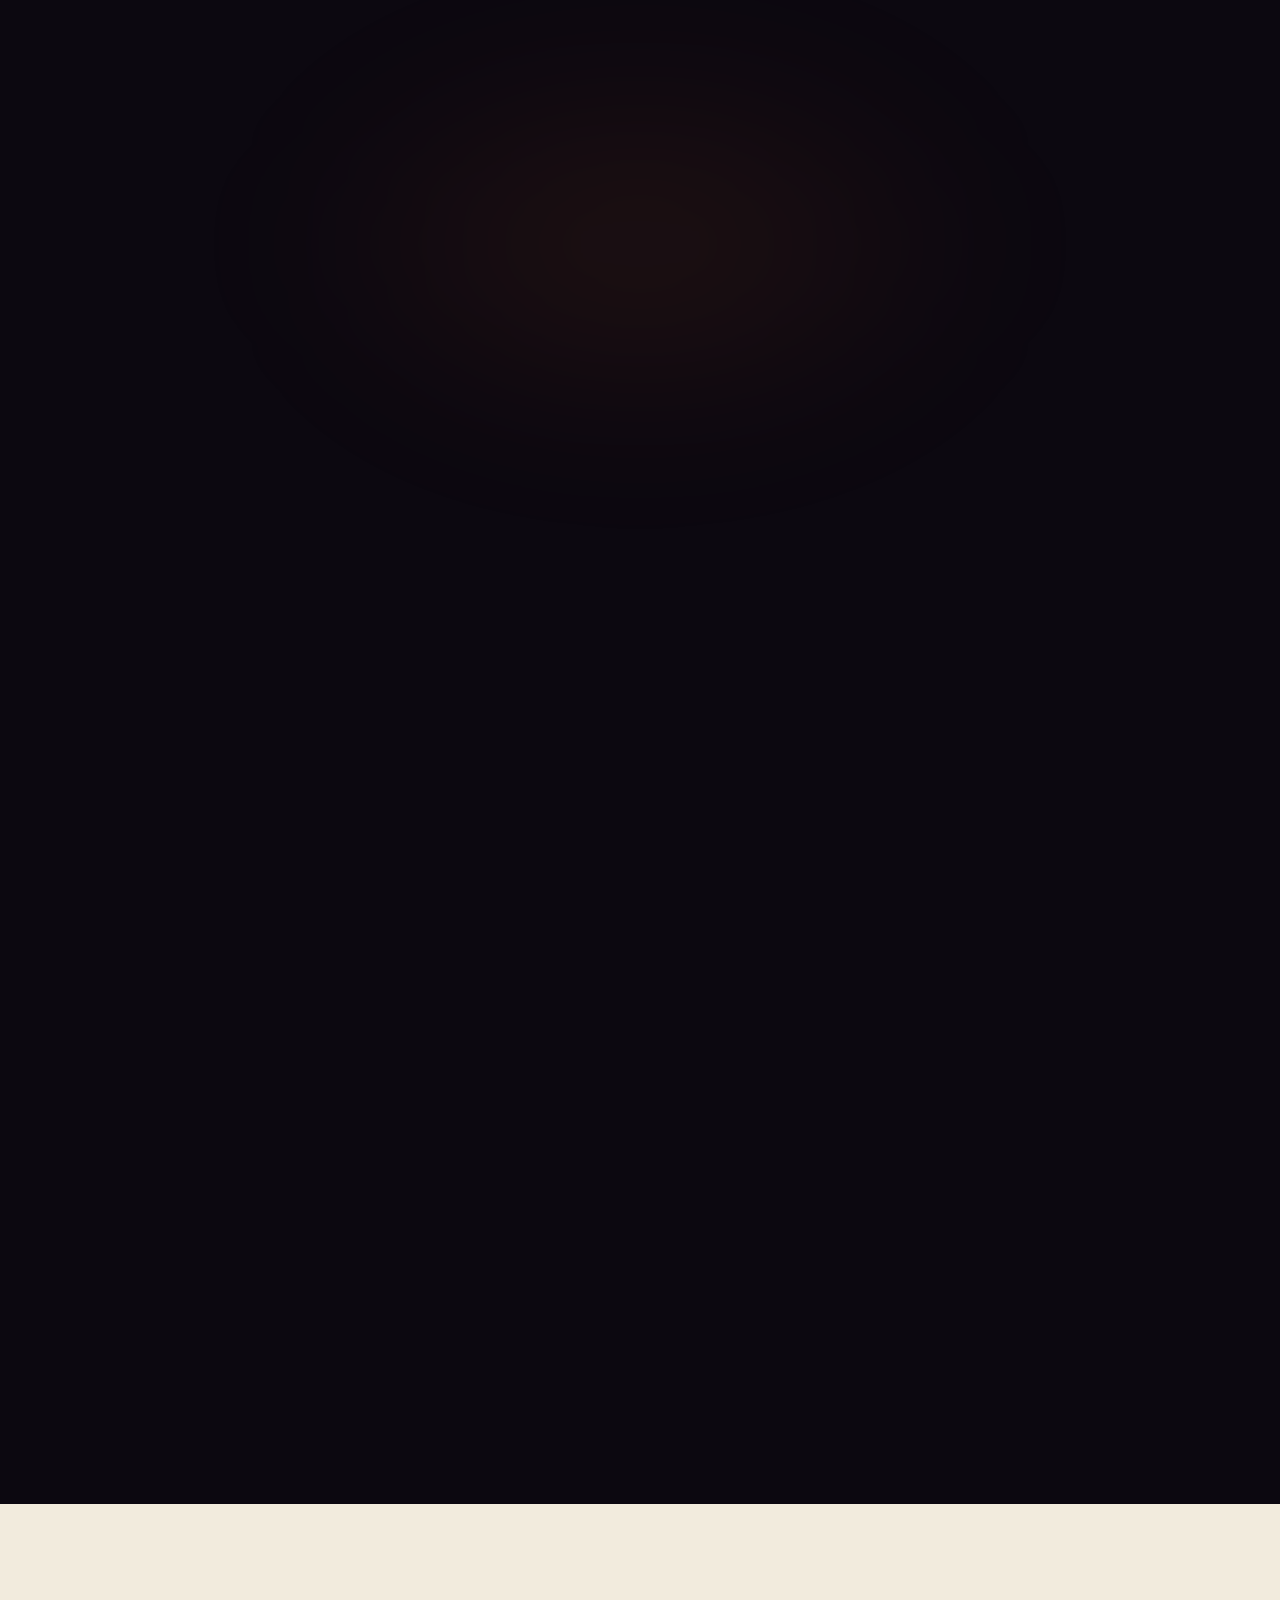
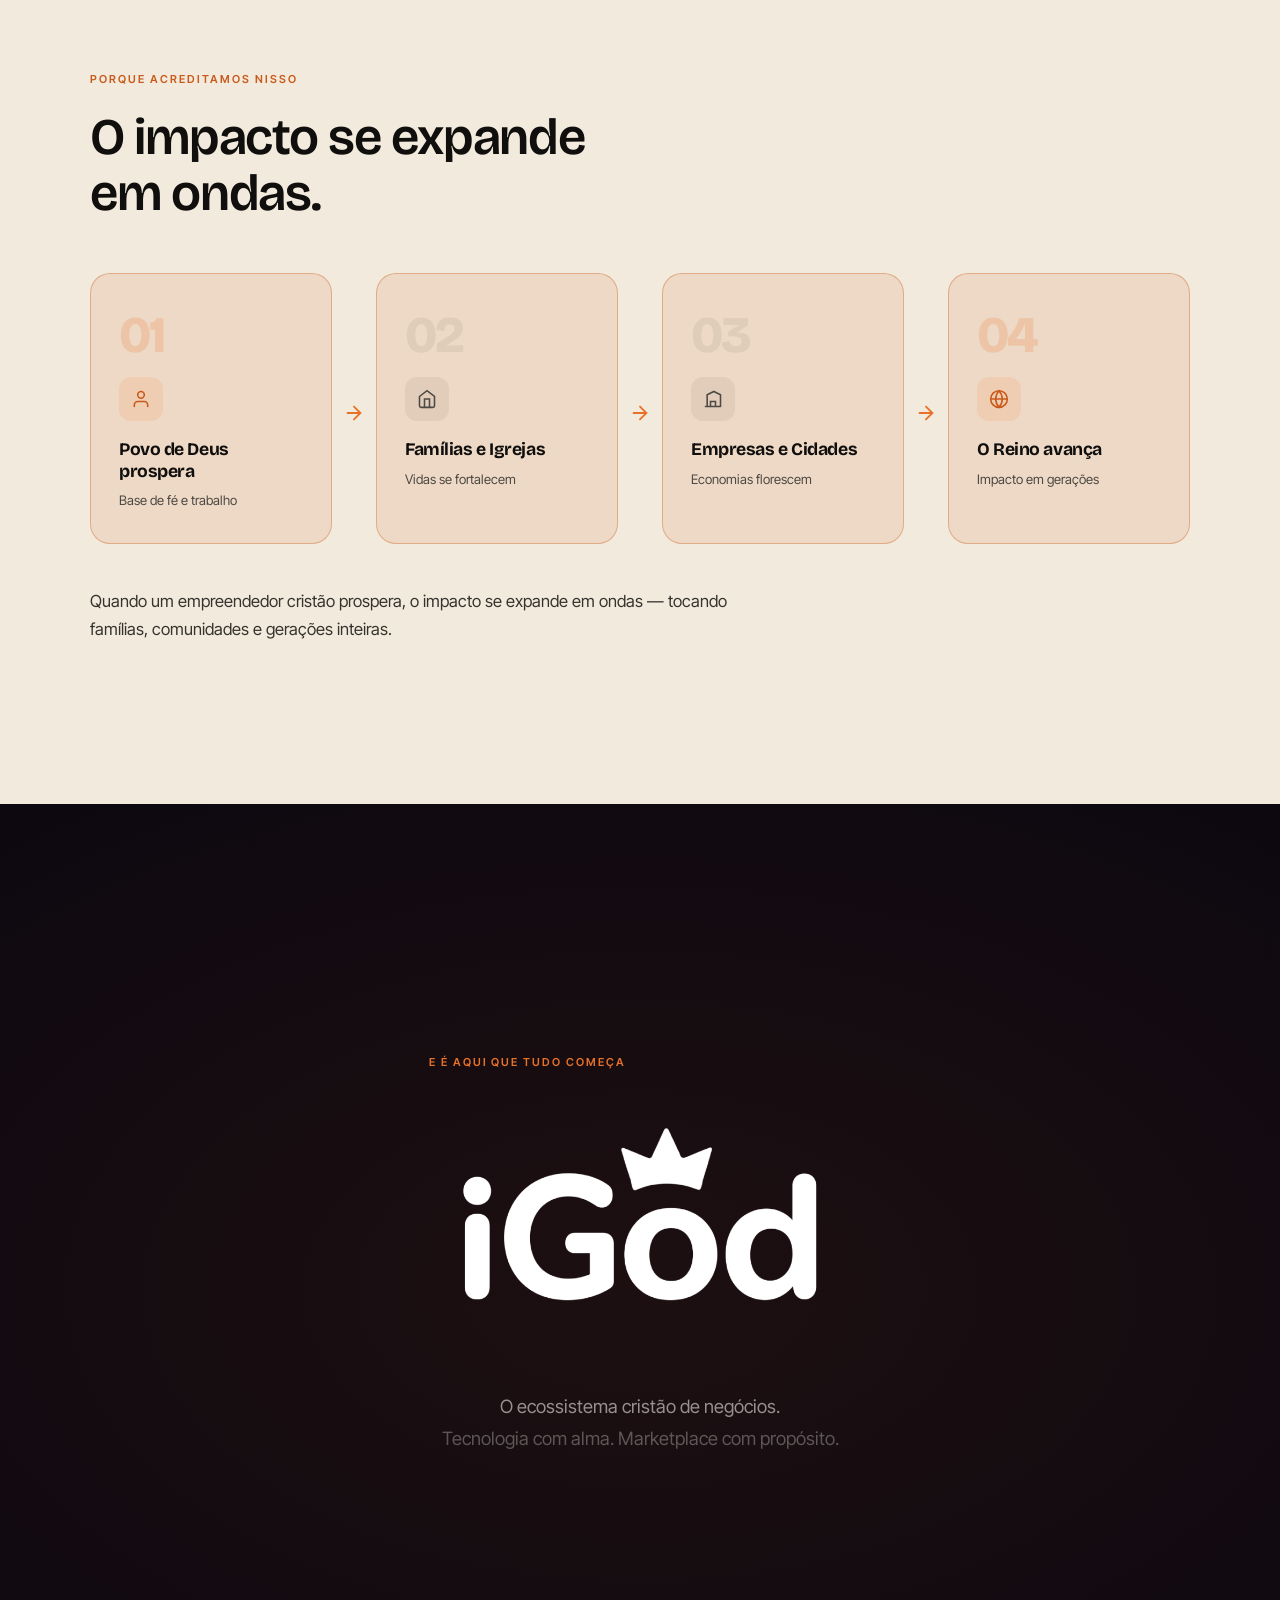
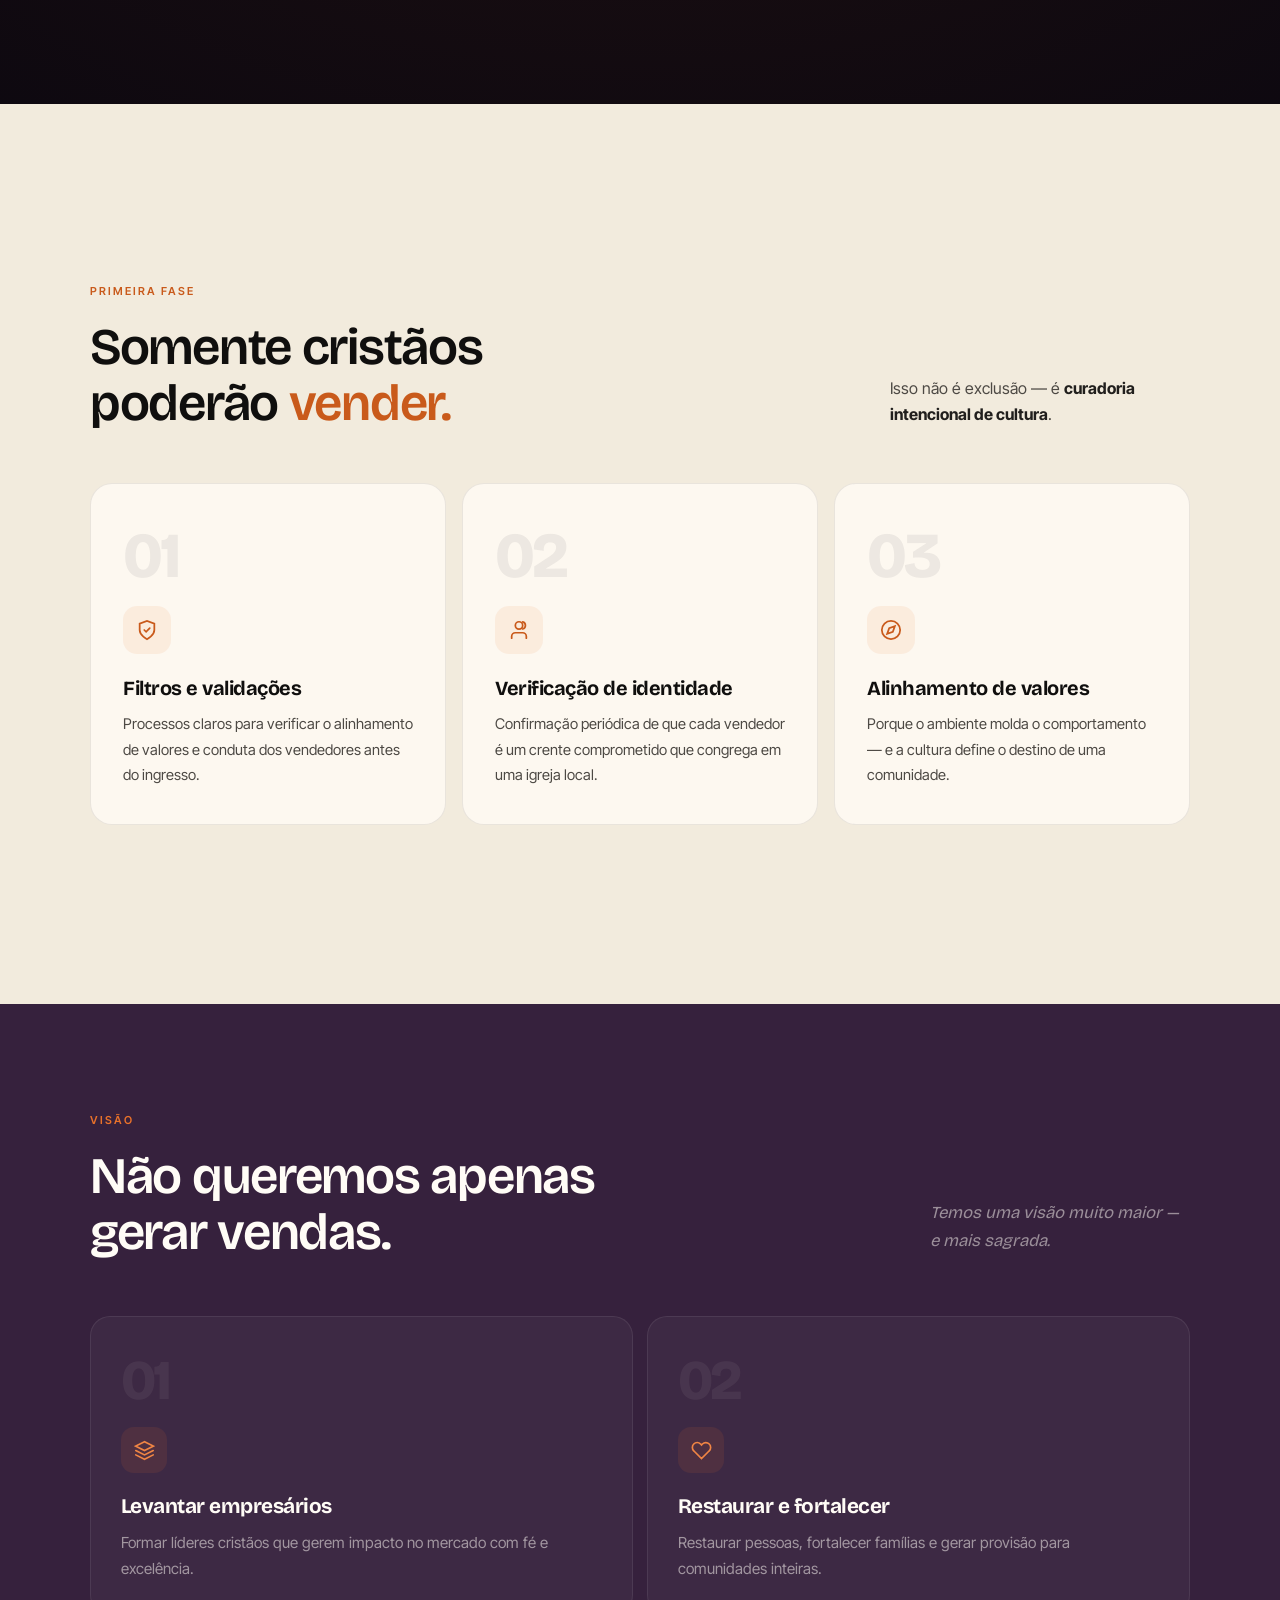
==== commit e8e26f81: "versiculo" ====
--- a/apresentacao.html
+++ b/apresentacao.html
@@ -2118,11 +2118,11 @@
     <!-- Versículo -->
     <div class="hero-verse">
       <p class="verse-text">
-        &ldquo;Porque sou eu que conheço os planos que tenho para vocês&rdquo;, diz o Senhor,<br>
-        &ldquo;planos de fazê-los prosperar e não de causar dano,<br>
-        planos de dar a vocês <em style="color:var(--ember-500)">esperança</em> e um <em style="color:var(--ember-500)">futuro</em>.&rdquo;
+        &ldquo;Eu lhes darei uma terra famosa pelas suas colheitas,<br>
+        e nunca mais serão vítimas de fome na terra<br>
+        nem sofrerão a zombaria das nações.&rdquo;
       </p>
-      <span class="verse-ref">Jeremias 29:11</span>
+      <span class="verse-ref">Ezequiel 34:29</span>
     </div>
   </div>
 
